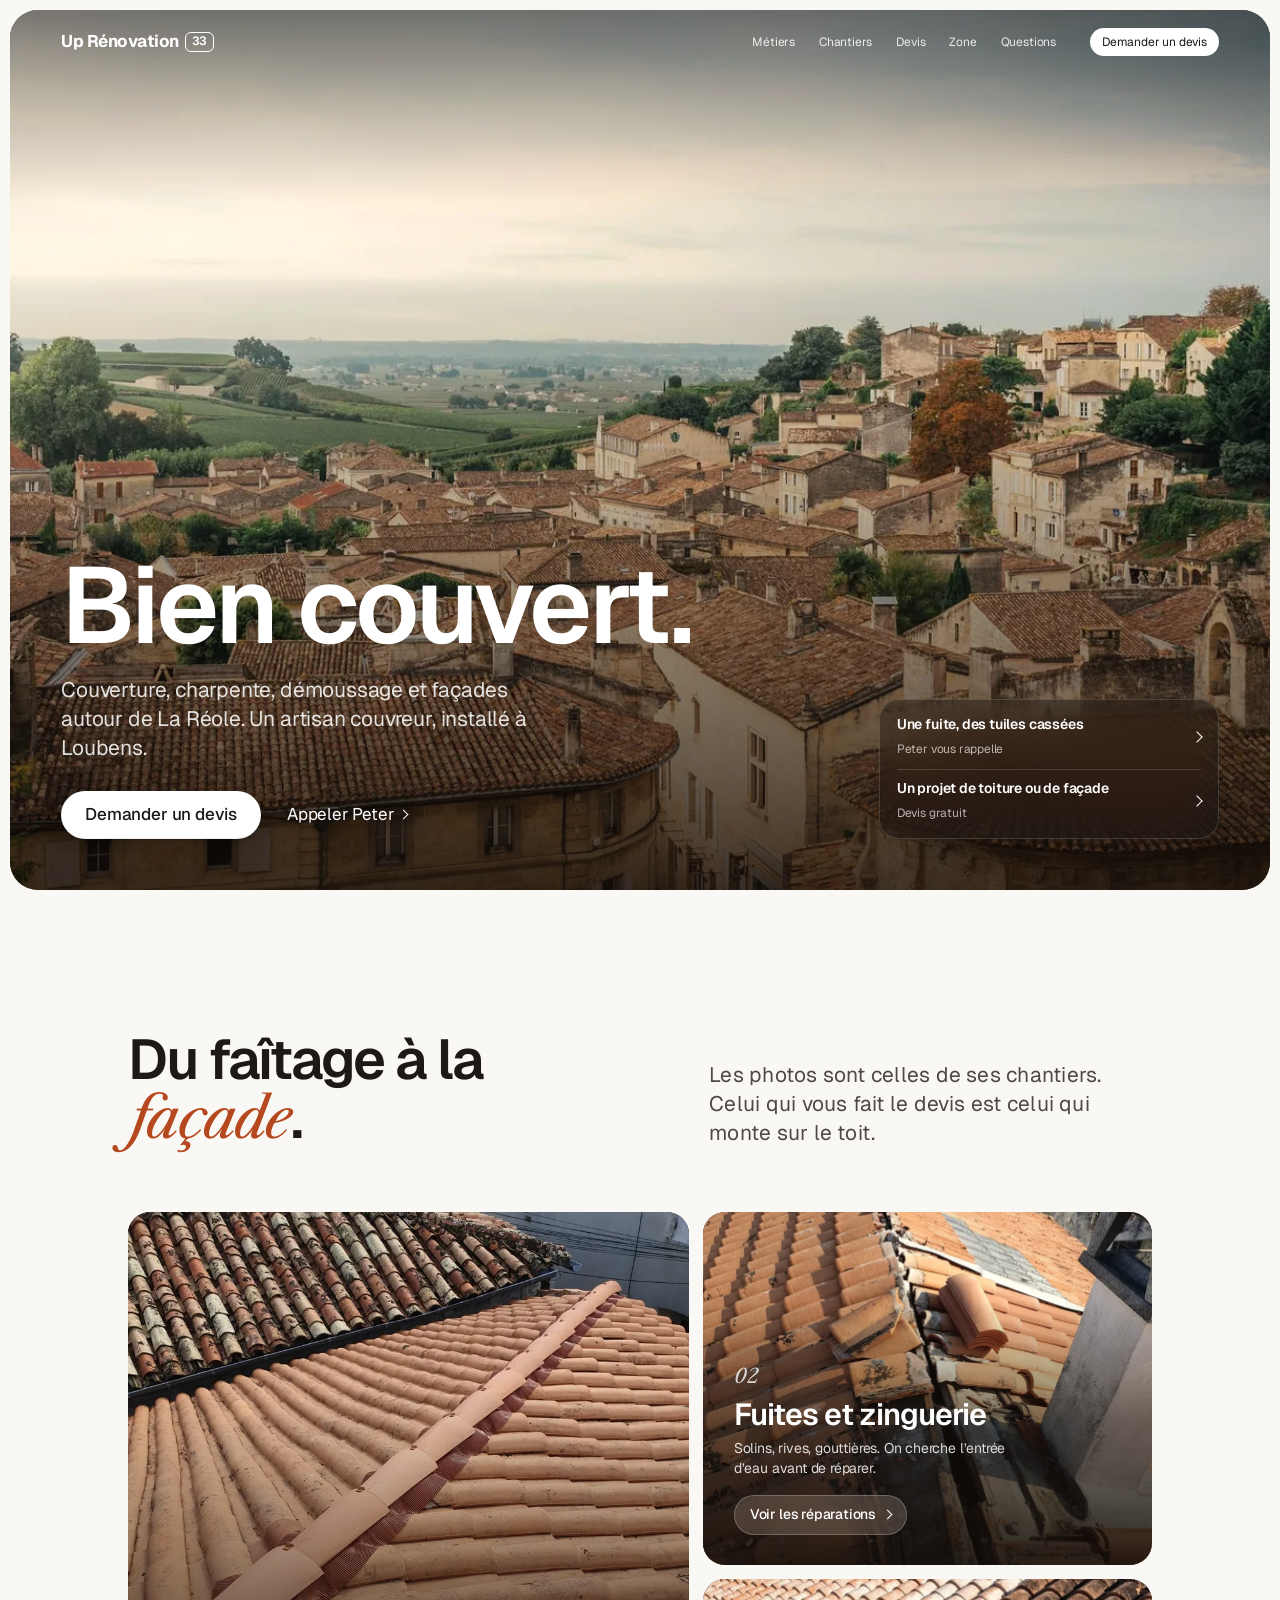
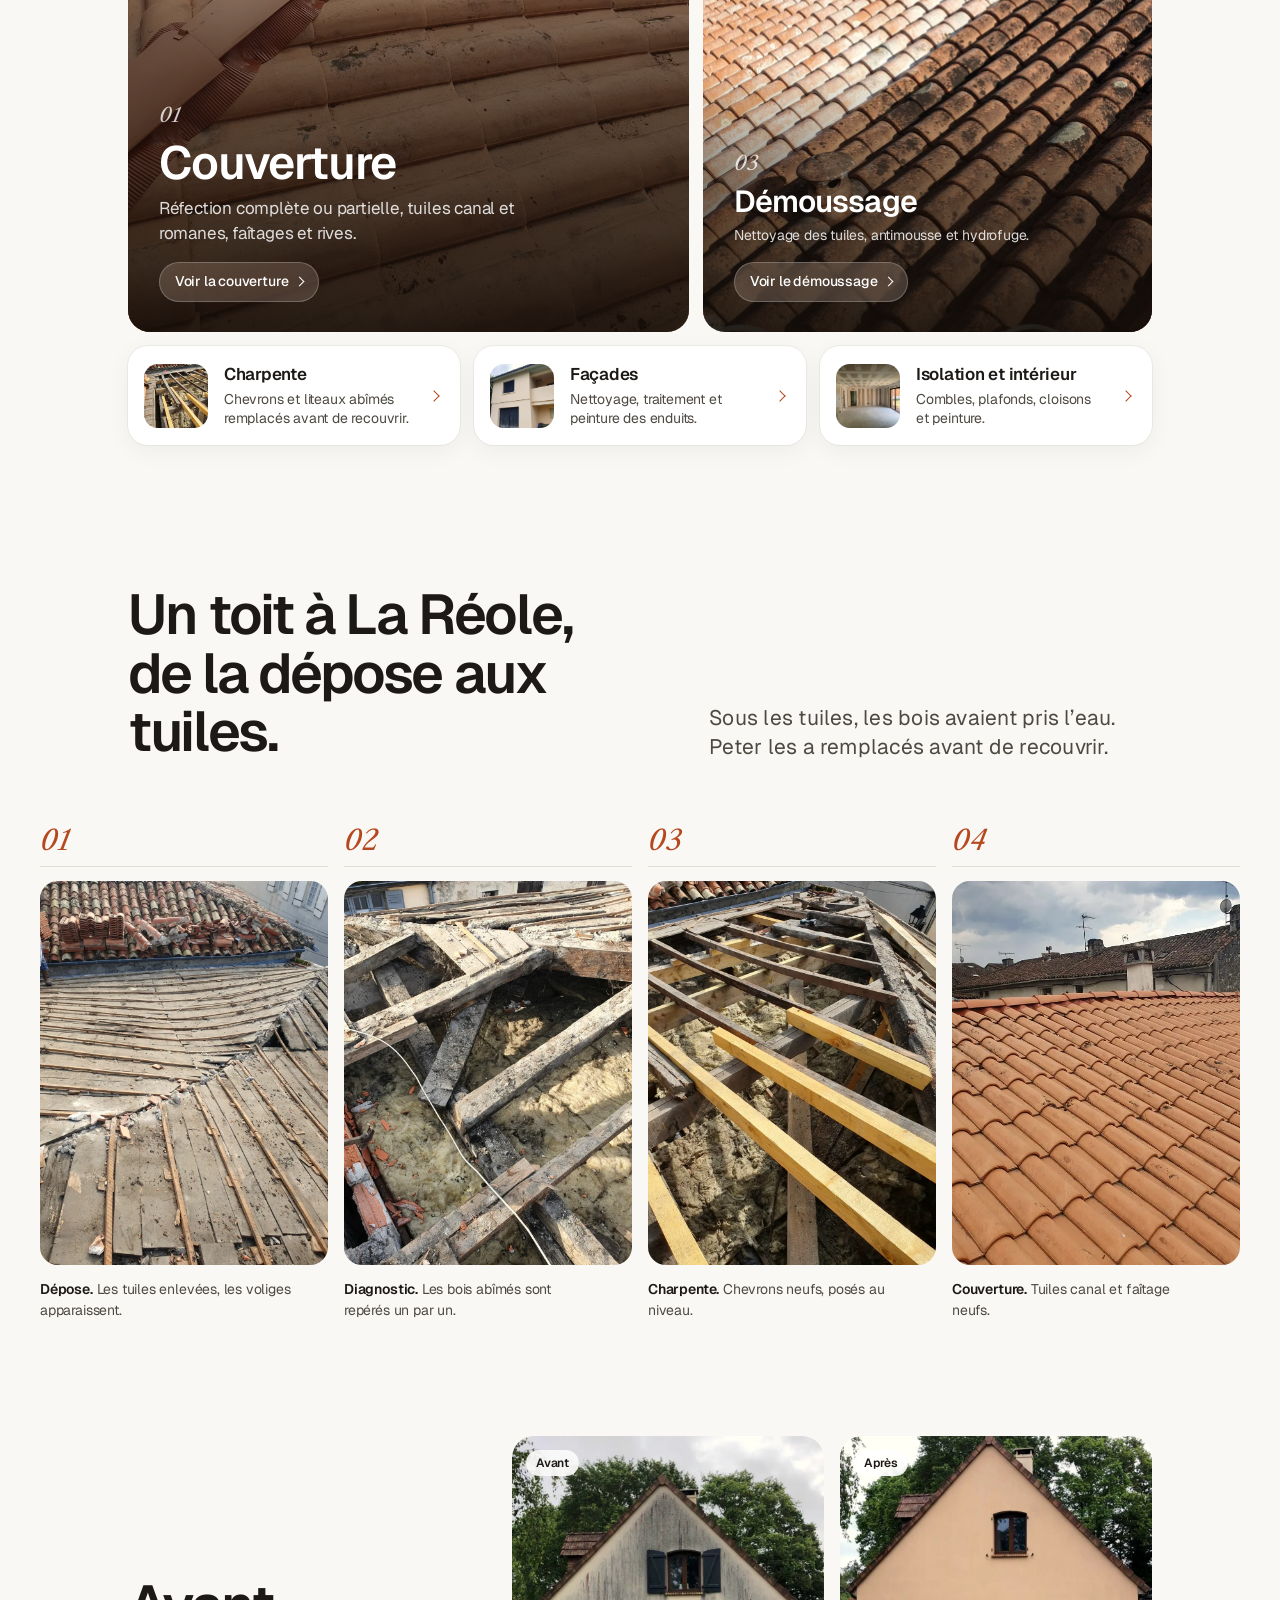
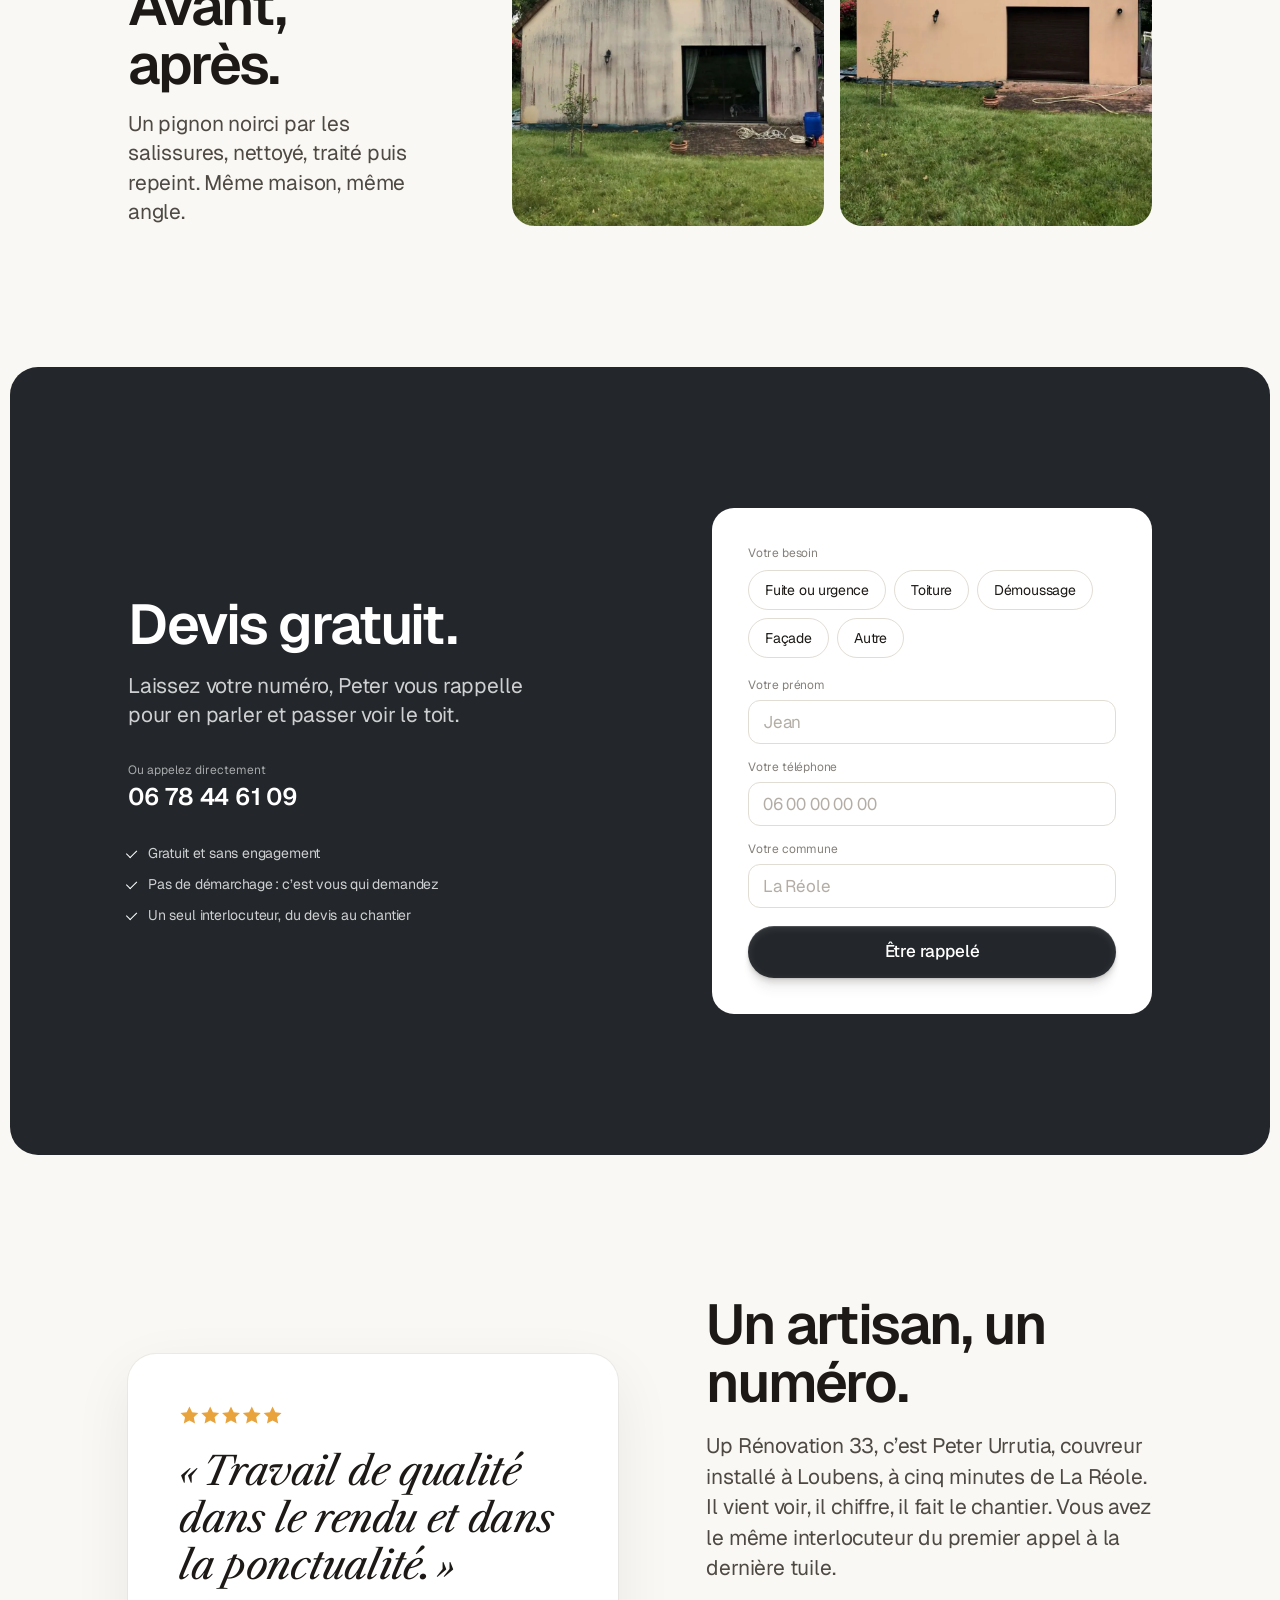
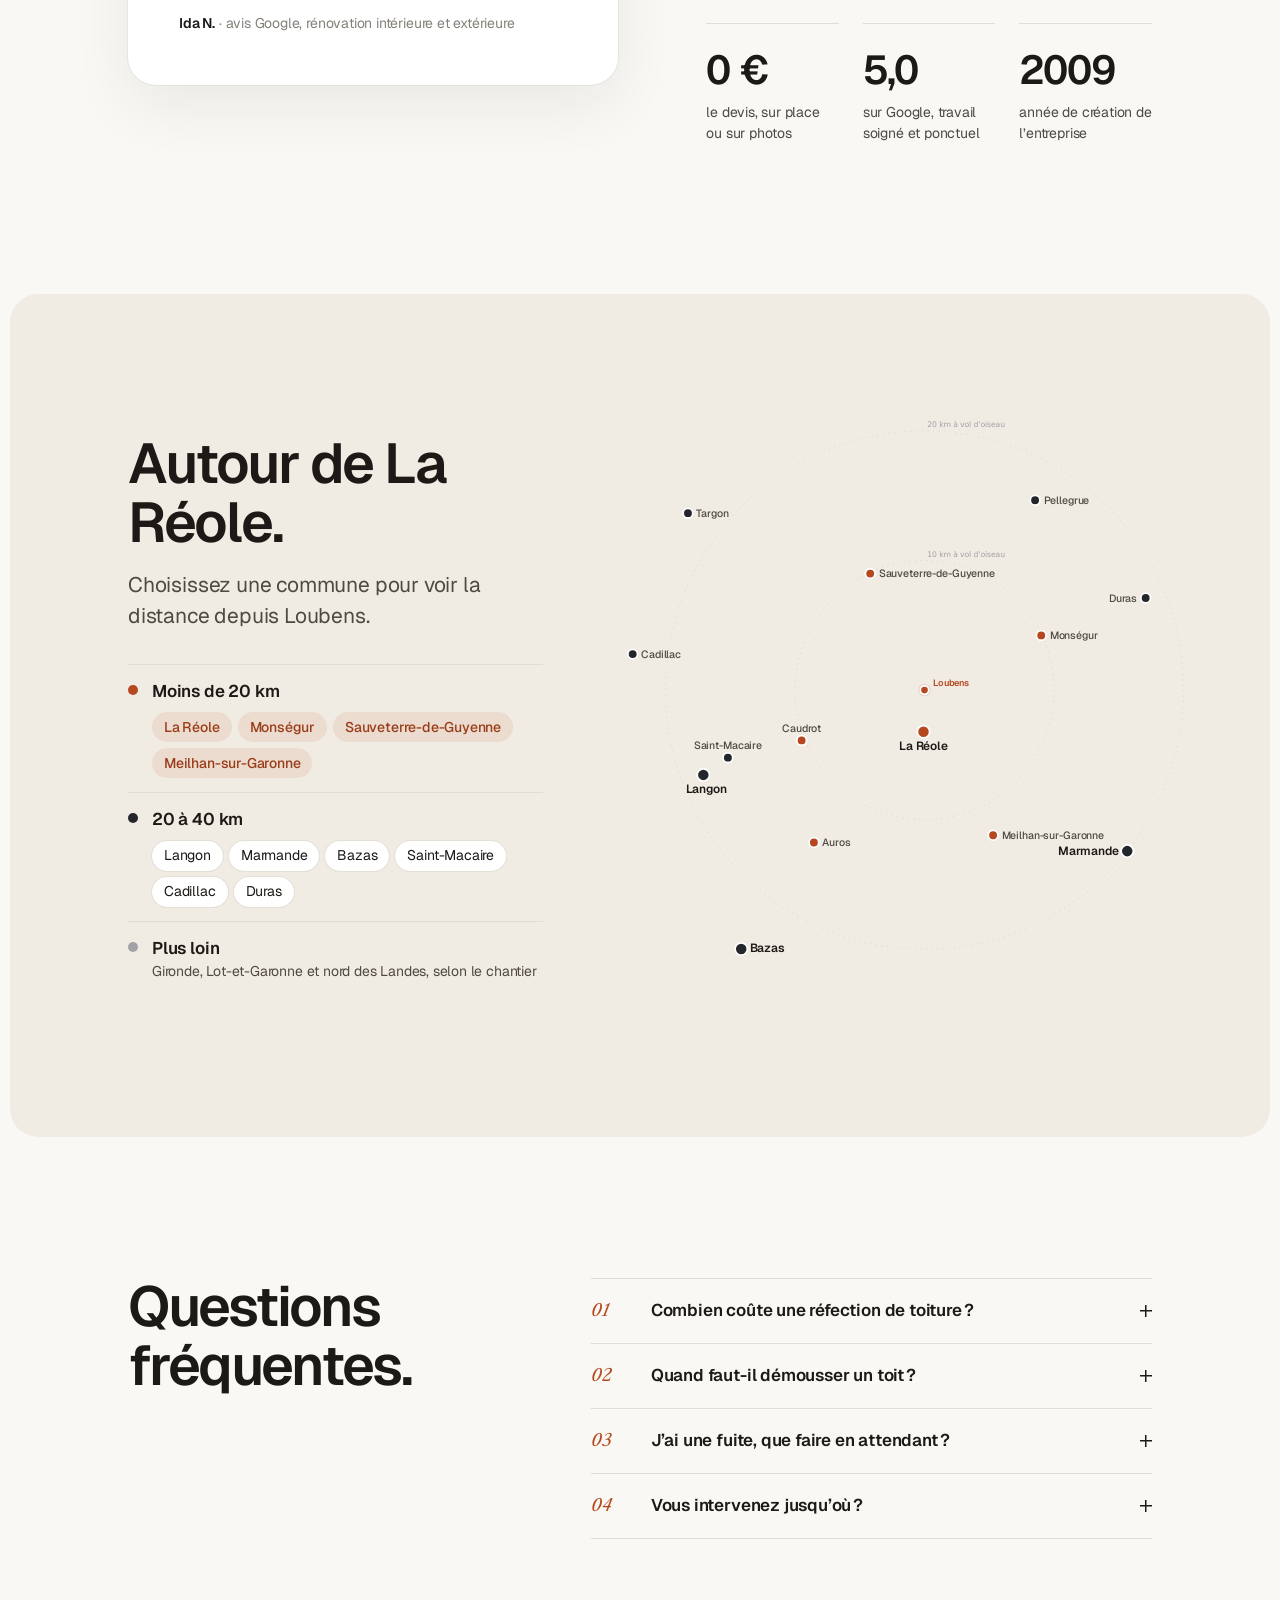
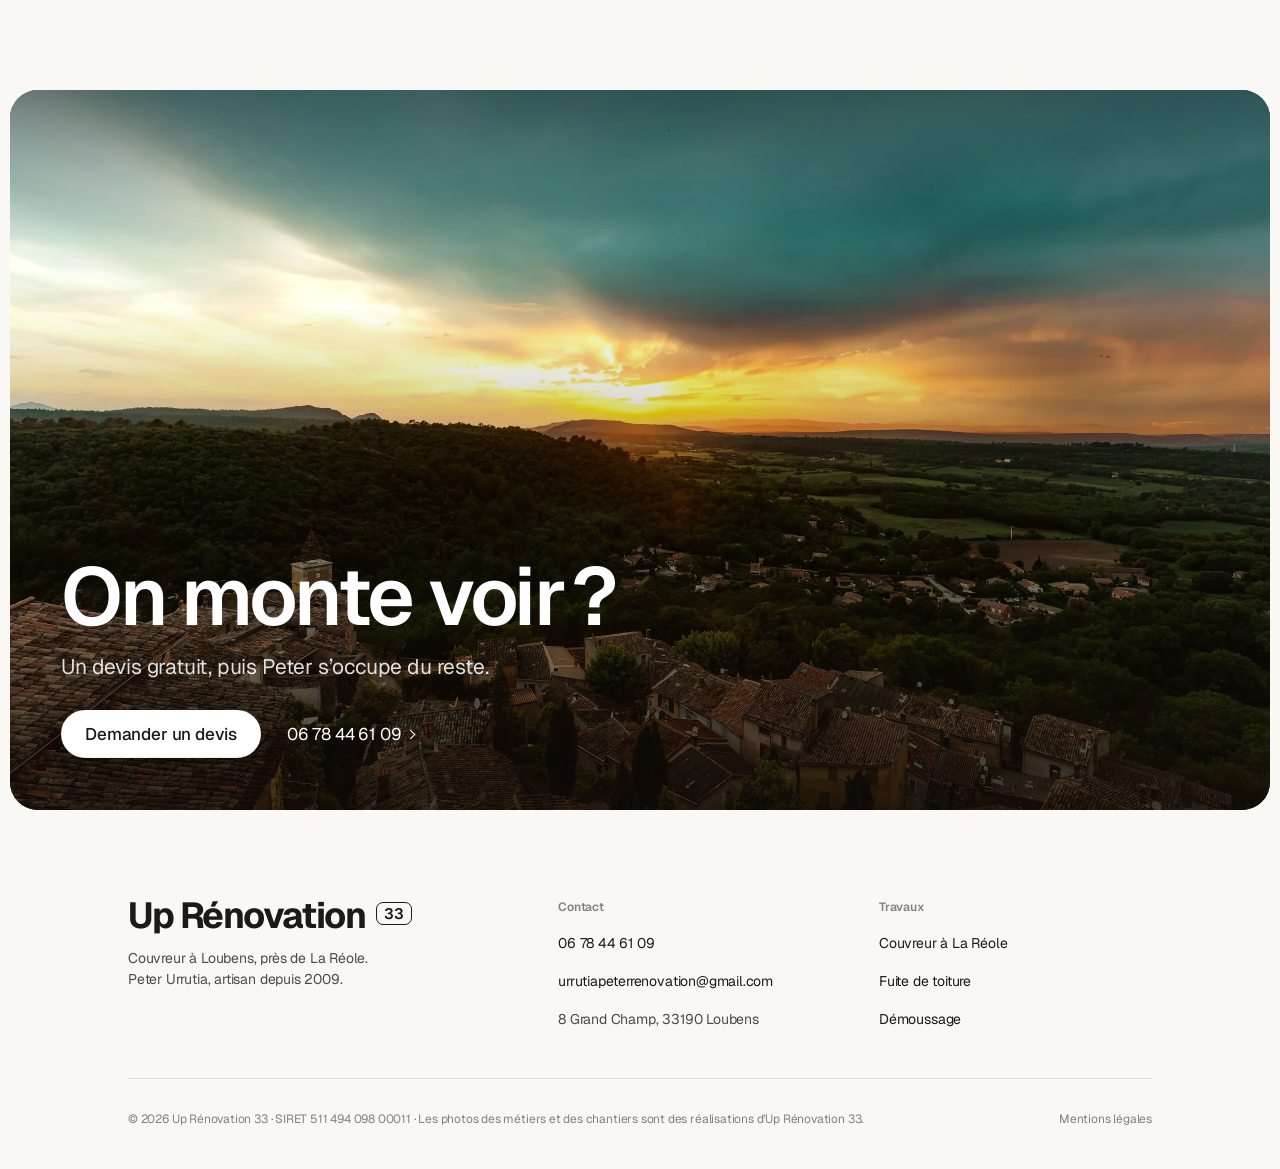
==== index.html @ 9c7ab4e4 "Design : accent Libre Caslon, métiers en cadres photo, avis mis en avant, communes en pastilles, pie" ====
<!doctype html>
<html lang="fr">
<head>
<meta charset="utf-8">
<meta name="viewport" content="width=device-width, initial-scale=1, viewport-fit=cut">
<title>Couvreur à Loubens et dans l’Entre-deux-Mers (33) · Up Rénovation 33</title>
<meta name="description" content="Couvreur à Loubens, près de La Réole : couverture, charpente, démoussage, fuites, façades. Peter Urrutia, artisan depuis 2009. Devis gratuit.">
<meta name="theme-color" content="#FFFFFF">
<link rel="canonical" href="https://uprenovation33.fr/">
<link rel="icon" href="/lp/favicon.svg" type="image/svg+xml">
<meta name="twitter:card" content="summary_large_image">
<meta property="og:type" content="website">
<meta property="og:locale" content="fr_FR">
<meta property="og:site_name" content="Up Rénovation 33">
<meta property="og:title" content="Up Rénovation 33 · Couvreur à La Réole">
<meta property="og:description" content="Couverture, charpente, démoussage et façades autour de La Réole. Devis gratuit.">
<meta property="og:url" content="https://uprenovation33.fr/">
<meta property="og:image" content="https://uprenovation33.fr/lp/img/toiture-tuile-canal-la-reole.jpg">
<link rel="preconnect" href="https://fonts.googleapis.com">
<link rel="preconnect" href="https://fonts.gstatic.com" crossorigin>
<link href="https://fonts.googleapis.com/css2?family=Geist:wght@400;500;600;700&family=Libre+Caslon+Text:ital@1&display=swap" rel="stylesheet">
<link rel="preload" as="image" href="assets/img/hero.webp" imagesrcset="assets/img/hero-1600.webp 1600w, assets/img/hero.webp 2400w" imagesizes="100vw" media="(min-width: 735px)">
<link rel="preload" as="image" href="assets/img/hero-m.webp" media="(max-width: 734px)">
<link rel="stylesheet" href="styles.css?v=202611041500">
<script type="application/ld+json">
{
  "@context": "https://schema.org",
  "@type": "RoofingContractor", "@id": "https://uprenovation33.fr/#entreprise",
  "name": "Up Rénovation 33",
  "founder": "Peter Urrutia",
  "telephone": "+33678446109",
  "email": "urrutiapeterrenovation@gmail.com",
  "address": { "@type": "PostalAddress", "streetAddress": "8 Grand Champ", "postalCode": "33190", "addressLocality": "Loubens", "addressCountry": "FR" },
  "geo": { "@type": "GeoCoordinates", "latitude": 44.612, "longitude": -0.033 },
  "areaServed": ["La Réole", "Langon", "Marmande", "Sauveterre-de-Guyenne", "Monségur", "Bazas", "Gironde", "Lot-et-Garonne", "Landes"],
  "url": "https://uprenovation33.fr/",
  "image": "https://uprenovation33.fr/lp/img/toiture-tuile-canal-la-reole.jpg",
  "aggregateRating": { "@type": "AggregateRating", "ratingValue": "5", "reviewCount": "2", "bestRating": "5" },
  "identifier": "SIRET 511 494 098 00011"
}
</script>
</head>
<body>

<header class="nav" id="nav">
  <div class="nav-in">
    <a class="nav-logo" href="#top" aria-label="Up Rénovation 33, accueil"><span class="mark">Up Rénovation</span><span class="mark-n">33</span></a>
    <nav class="nav-links" aria-label="Navigation principale">
      <a href="#metiers">Métiers</a>
      <a href="#chantiers">Chantiers</a>
      <a href="#devis">Devis</a>
      <a href="#zone">Zone</a>
      <a href="#questions">Questions</a>
    </nav>
    <a class="nav-cta" href="#devis">Demander un devis</a>
  </div>
</header>

<main id="top">

<!-- Ouverture -->
<section class="hero" id="hero" aria-labelledby="hero-t">
  <div class="frame">
    <picture>
      <source media="(max-width: 734px)" srcset="assets/img/hero-m.webp">
      <img src="assets/img/hero.webp" srcset="assets/img/hero-1600.webp 1600w, assets/img/hero.webp 2400w" sizes="100vw" alt="Toits de tuiles d’un village de Gironde au milieu des vignes" width="2400" height="1257" fetchpriority="high">
    </picture>
    <div class="hero-in">
      <div class="hero-txt">
        <h1 id="hero-t">Bien couvert.</h1>
        <p>Couverture, charpente, démoussage et façades autour de La Réole. Un artisan couvreur, installé à Loubens.</p>
        <div class="hero-cta">
          <a class="btn btn-white" href="#devis">Demander un devis</a>
          <a class="link link-white" href="tel:+33678446109">Appeler Peter</a>
        </div>
      </div>
      <nav class="paths-mini" aria-label="Votre demande">
        <a href="#devis" data-go="Fuite ou urgence"><span><b>Une fuite, des tuiles cassées</b><small>Peter vous rappelle</small></span><i aria-hidden="true"></i></a>
        <a href="#devis" data-go="Toiture"><span><b>Un projet de toiture ou de façade</b><small>Devis gratuit</small></span><i aria-hidden="true"></i></a>
      </nav>
    </div>
  </div>
</section>

<!-- Métiers -->
<section class="trades" id="metiers" aria-labelledby="trades-t">
  <div class="wrap">
    <div class="head head-split">
      <h2 id="trades-t" class="reveal">Du faîtage à la <em>façade</em>.</h2>
      <p class="reveal">Les photos sont celles de ses chantiers. Celui qui vous fait le devis est celui qui monte sur le toit.</p>
    </div>
    <div class="trades-grid">
      <a class="tcard tcard-xl reveal" href="/couvreur-la-reole/">
        <img src="assets/img/m-couverture.webp" alt="Faîtage neuf sur une toiture en tuiles canal" loading="lazy" width="900" height="1200">
        <div class="tcard-in">
          <span class="tnum">01</span>
          <h3>Couverture</h3>
          <p>Réfection complète ou partielle, tuiles canal et romanes, faîtages et rives.</p>
          <span class="tgo">Voir la couverture</span>
        </div>
      </a>
      <a class="tcard reveal" href="/reparation-fuite-toiture/">
        <img src="assets/img/m-etancheite.webp" alt="Rive de toiture en cours de reprise contre un mur" loading="lazy" width="900" height="1200">
        <div class="tcard-in">
          <span class="tnum">02</span>
          <h3>Fuites et zinguerie</h3>
          <p>Solins, rives, gouttières. On cherche l’entrée d’eau avant de réparer.</p>
          <span class="tgo">Voir les réparations</span>
        </div>
      </a>
      <a class="tcard reveal" href="/demoussage-toiture/">
        <img src="assets/img/m-demoussage.webp" alt="Toiture à moitié démoussée, la partie nettoyée retrouve sa couleur" loading="lazy" width="900" height="1200">
        <div class="tcard-in">
          <span class="tnum">03</span>
          <h3>Démoussage</h3>
          <p>Nettoyage des tuiles, antimousse et hydrofuge.</p>
          <span class="tgo">Voir le démoussage</span>
        </div>
      </a>
    </div>
    <ul class="also" aria-label="Autres travaux">
      <li class="reveal"><a href="#devis" data-go="Toiture"><img src="assets/img/m-charpente.webp" alt="" loading="lazy" width="900" height="1200"><span><b>Charpente</b><small>Chevrons et liteaux abîmés remplacés avant de recouvrir.</small></span><i aria-hidden="true"></i></a></li>
      <li class="reveal"><a href="#devis" data-go="Façade"><img src="assets/img/m-facade.webp" alt="" loading="lazy" width="1000" height="750"><span><b>Façades</b><small>Nettoyage, traitement et peinture des enduits.</small></span><i aria-hidden="true"></i></a></li>
      <li class="reveal"><a href="#devis" data-go="Autre"><img src="assets/img/m-isolation.webp" alt="" loading="lazy" width="1000" height="750"><span><b>Isolation et intérieur</b><small>Combles, plafonds, cloisons et peinture.</small></span><i aria-hidden="true"></i></a></li>
    </ul>
  </div>
</section>

<!-- Un chantier, étape par étape -->
<section class="build" id="chantiers" aria-labelledby="build-t">
  <div class="wrap">
    <div class="head head-split">
      <h2 id="build-t" class="reveal">Un toit à La Réole, de la dépose aux tuiles.</h2>
      <p class="reveal">Sous les tuiles, les bois avaient pris l’eau. Peter les a remplacés avant de recouvrir.</p>
    </div>
  </div>
  <ol class="steps" aria-label="Les étapes du chantier">
    <li><span class="sn">01</span><img src="assets/img/c-1.webp" alt="Toiture découverte, voliges anciennes à nu" loading="lazy" width="900" height="1200"><p><b>Dépose.</b> Les tuiles enlevées, les voliges apparaissent.</p></li>
    <li><span class="sn">02</span><img src="assets/img/c-2.webp" alt="Bois de charpente abîmés par l’humidité" loading="lazy" width="900" height="1200"><p><b>Diagnostic.</b> Les bois abîmés sont repérés un par un.</p></li>
    <li><span class="sn">03</span><img src="assets/img/c-3.webp" alt="Chevrons neufs en bois clair posés dans la charpente" loading="lazy" width="900" height="1200"><p><b>Charpente.</b> Chevrons neufs, posés au niveau.</p></li>
    <li><span class="sn">04</span><img src="assets/img/c-4.webp" alt="Toiture terminée en tuiles canal, faîtage neuf" loading="lazy" width="1000" height="750"><p><b>Couverture.</b> Tuiles canal et faîtage neufs.</p></li>
  </ol>
  <div class="wrap">
    <div class="ba reveal">
      <div class="ba-txt">
        <h3>Avant, après.</h3>
        <p>Un pignon noirci par les salissures, nettoyé, traité puis repeint. Même maison, même angle.</p>
      </div>
      <div class="pair-ba">
      <figure><img src="assets/img/f-avant.webp" alt="Pignon de maison noirci par les salissures, avant les travaux" loading="lazy" width="900" height="1601"><figcaption>Avant</figcaption></figure>
      <figure><img src="assets/img/f-apres.webp" alt="Le même pignon nettoyé et repeint, après les travaux" loading="lazy" width="900" height="1601"><figcaption>Après</figcaption></figure>
      </div>
    </div>
  </div>
</section>

<!-- Devis : un seul formulaire, trois champs -->
<section class="quote" id="devis" aria-labelledby="quote-t">
  <div class="wrap ask">
    <div class="ask-txt">
      <h2 id="quote-t" class="reveal">Devis gratuit.</h2>
      <p class="reveal">Laissez votre numéro, Peter vous rappelle pour en parler et passer voir le toit.</p>
      <a class="ask-tel" href="tel:+33678446109"><small>Ou appelez directement</small>06 78 44 61 09</a>
      <ul class="ask-ok">
        <li>Gratuit et sans engagement</li>
        <li>Pas de démarchage&#8239;: c’est vous qui demandez</li>
        <li>Un seul interlocuteur, du devis au chantier</li>
      </ul>
    </div>

    <form class="ask-card" id="ask" novalidate>
      <div id="ask-form">
        <fieldset class="needs">
          <legend>Votre besoin</legend>
          <div class="picks">
            <label><input type="radio" name="besoin" value="Fuite ou urgence"><span>Fuite ou urgence</span></label>
            <label><input type="radio" name="besoin" value="Toiture"><span>Toiture</span></label>
            <label><input type="radio" name="besoin" value="Démoussage"><span>Démoussage</span></label>
            <label><input type="radio" name="besoin" value="Façade"><span>Façade</span></label>
            <label><input type="radio" name="besoin" value="Autre"><span>Autre</span></label>
          </div>
        </fieldset>
        <label class="fld"><span>Votre prénom</span><input name="prenom" autocomplete="given-name" placeholder="Jean"></label>
        <label class="fld"><span>Votre téléphone</span><input name="tel" type="tel" inputmode="tel" autocomplete="tel" placeholder="06 00 00 00 00" required></label>
        <label class="fld"><span>Votre commune</span><input name="commune" autocomplete="address-level2" placeholder="La Réole"></label>
        <p class="ask-err" id="ask-err" aria-live="polite"></p>
        <button class="btn btn-wide" type="submit">Être rappelé</button>
      </div>
      <div class="ask-done" id="ask-done" hidden>
        <div class="done-ic" aria-hidden="true"><svg viewBox="0 0 24 24"><path d="M5 12.5l4.5 4.5L19 7.5"/></svg></div>
        <h3>C’est noté.</h3>
        <p id="done-txt"></p>
      </div>
    </form>
  </div>
</section>

<!-- Peter -->
<section class="about" aria-labelledby="about-t">
  <div class="wrap about-grid">
    <figure class="review reveal">
      <div class="stars" role="img" aria-label="5 étoiles sur 5">
        <svg viewBox="0 0 100 20" aria-hidden="true"><g fill="currentColor"><path id="st" d="M10 1.5l2.6 5.5 6 .7-4.4 4.1 1.2 5.9L10 14.8l-5.4 2.9 1.2-5.9L1.4 7.7l6-.7z"/><use href="#st" x="20"/><use href="#st" x="40"/><use href="#st" x="60"/><use href="#st" x="80"/></g></svg>
      </div>
      <blockquote><p>«&#8239;Travail de qualité dans le rendu et dans la ponctualité.&#8239;»</p></blockquote>
      <figcaption><b>Ida N.</b> · avis Google, rénovation intérieure et extérieure</figcaption>
    </figure>
    <div class="about-txt">
      <h2 id="about-t" class="reveal">Un artisan, un numéro.</h2>
      <p class="reveal">Up Rénovation 33, c’est Peter Urrutia, couvreur installé à Loubens, à cinq minutes de La Réole. Il vient voir, il chiffre, il fait le chantier. Vous avez le même interlocuteur du premier appel à la dernière tuile.</p>
      <dl class="facts">
        <div class="reveal"><dt>0&nbsp;€</dt><dd>le devis, sur place ou sur photos</dd></div>
        <div class="reveal"><dt>5,0</dt><dd>sur Google, travail soigné et ponctuel</dd></div>
        <div class="reveal"><dt>2009</dt><dd>année de création de l’entreprise</dd></div>
      </dl>
    </div>
  </div>
</section>

<!-- Zone -->
<section class="zone" id="zone" aria-labelledby="zone-t">
  <div class="wrap zone-in">
    <div>
      <h2 id="zone-t" class="reveal">Autour de La Réole.</h2>
      <p class="reveal">Choisissez une commune pour voir la distance depuis Loubens.</p>
      <ul class="legend">
        <li><i class="k-near"></i><b>Moins de 20&nbsp;km</b><span class="chips"><em>La Réole</em><em>Monségur</em><em>Sauveterre-de-Guyenne</em><em>Meilhan-sur-Garonne</em></span></li>
        <li><i class="k-mid"></i><b>20 à 40&nbsp;km</b><span class="chips"><em>Langon</em><em>Marmande</em><em>Bazas</em><em>Saint-Macaire</em><em>Cadillac</em><em>Duras</em></span></li>
        <li><i class="k-far"></i><b>Plus loin</b><span>Gironde, Lot-et-Garonne et nord des Landes, selon le chantier</span></li>
      </ul>
    </div>
    <div class="map-wrap">
      <svg class="map" id="map" viewBox="0 0 800 740" role="img" aria-label="Carte des communes autour de Loubens"></svg>
      <div class="map-tip" id="map-tip" hidden></div>
    </div>
  </div>
</section>

<!-- Questions -->
<section class="faq" id="questions" aria-labelledby="faq-t">
  <div class="wrap faq-in">
    <h2 id="faq-t" class="reveal">Questions fréquentes.</h2>
    <div class="faq-list">
      <details>
        <summary>Combien coûte une réfection de toiture&#8239;?</summary>
        <p>Cela dépend de la surface, de la pente, du type de tuile, de l’accès et surtout de l’état des bois en dessous. C’est pour cela que Peter regarde vos photos ou passe avant de donner un prix. Le devis est gratuit.</p>
      </details>
      <details>
        <summary>Quand faut-il démousser un toit&#8239;?</summary>
        <p>Dès que la mousse retient l’eau entre les tuiles. Le traitement se fait par temps sec, au printemps ou à l’automne. Un hydrofuge appliqué ensuite ralentit le retour des mousses.</p>
      </details>
      <details>
        <summary>J’ai une fuite, que faire en attendant&#8239;?</summary>
        <p>Placez un récipient sous l’écoulement, coupez l’électricité de la pièce si l’eau approche d’un point lumineux, et appelez Peter. Ne montez pas sur le toit, surtout mouillé.</p>
      </details>
      <details>
        <summary>Vous intervenez jusqu’où&#8239;?</summary>
        <p>Surtout autour de La Réole, Langon, Marmande et dans l’Entre-deux-Mers. Peter se déplace aussi dans le reste de la Gironde, en Lot-et-Garonne et dans le nord des Landes selon le chantier.</p>
      </details>
    </div>
  </div>
</section>

<!-- Fin -->
<section class="end" aria-labelledby="end-t">
  <div class="frame frame-end">
    <picture>
      <source media="(max-width: 734px)" srcset="assets/img/fin-m.webp">
      <img src="assets/img/fin.webp" alt="Toits d’un village au coucher du soleil" loading="lazy" width="2400" height="1600">
    </picture>
    <div class="end-in">
      <h2 id="end-t">On monte voir&#8239;?</h2>
      <p>Un devis gratuit, puis Peter s’occupe du reste.</p>
      <div class="hero-cta">
        <a class="btn btn-white" href="#devis">Demander un devis</a>
        <a class="link link-white" href="tel:+33678446109">06 78 44 61 09</a>
      </div>
    </div>
  </div>
</section>

</main>

<footer class="foot">
  <div class="wrap">
    <div class="foot-top">
      <div class="foot-brand">
        <p class="foot-mark">Up Rénovation <span>33</span></p>
        <p>Couvreur à Loubens, près de La Réole.<br>Peter Urrutia, artisan depuis 2009.</p>
      </div>
      <div class="foot-col">
        <p class="foot-h">Contact</p>
        <a href="tel:+33678446109">06 78 44 61 09</a>
        <a href="mailto:urrutiapeterrenovation@gmail.com">urrutiapeterrenovation@gmail.com</a>
        <p>8 Grand Champ, 33190 Loubens</p>
      </div>
      <div class="foot-col">
        <p class="foot-h">Travaux</p>
        <a href="/couvreur-la-reole/">Couvreur à La Réole</a>
        <a href="/reparation-fuite-toiture/">Fuite de toiture</a>
        <a href="/demoussage-toiture/">Démoussage</a>
      </div>
    </div>
    <div class="foot-in foot-bottom">
      <p>© 2026 Up Rénovation 33 · SIRET 511 494 098 00011 · Les photos des métiers et des chantiers sont des réalisations d’Up Rénovation 33.</p>
      <p class="foot-links"><a href="/mentions-legales">Mentions légales</a></p>
    </div>
  </div>
</footer>

<div class="callbar" aria-label="Contact rapide">
  <a class="btn btn-ghost-call" href="tel:+33678446109">Appeler</a>
  <a class="btn" href="#devis">Devis gratuit</a>
</div>

<script src="config.js?v=2"></script>
<script src="suivi.js?v=1"></script>
<script src="script.js?v=202611041330"></script>
</body>
</html>
---- styles.css ----
/* Up Rénovation 33 · feuille de style du site
   Blanc et pierre claire, encre chaude, boutons ardoise, une seule couleur (la tuile) réservée aux liens.
   7 tailles de texte, 2 surfaces, cadres arrondis. */

:root {
  --white: #FFFFFF;
  --gray: #F3EFE8;
  --ink: #1C1916;
  --ink-2: #4E4943;
  --mute: #85807A;
  --line: #E2DDD4;
  --navy: #23272B;
  --blue: #B5481F;
  --blue-hover: #9A3C18;
  --ok: #34C759;

  --sans: "Geist", -apple-system, BlinkMacSystemFont, "Helvetica Neue", Arial, sans-serif;

  --t1: clamp(3rem, 1.6rem + 6vw, 6rem);
  --t2: clamp(2rem, 1.3rem + 2.8vw, 3.5rem);
  --t3: 1.5rem;
  --t4: clamp(1.1875rem, 1.1rem + .3vw, 1.3125rem);
  --t5: 1.0625rem;
  --t6: .875rem;
  --t7: .75rem;

  --wrap: 1024px;
  --pad: clamp(20px, 4vw, 40px);
  --space: clamp(96px, 11vw, 160px);
  --ease: cubic-bezier(.25, .1, .25, 1);
  --spring: cubic-bezier(.32, .72, 0, 1);
}

*, *::before, *::after { box-sizing: border-box; }
[hidden] { display: none !important; }
html { -webkit-text-size-adjust: 100%; scroll-behavior: smooth; scroll-padding-top: 60px; }
body { margin: 0; background: var(--white); color: var(--ink); font: 400 var(--t5)/1.5 var(--sans); letter-spacing: -.011em; -webkit-font-smoothing: antialiased; overflow-x: clip; }
img { display: block; max-width: 100%; height: auto; }
figure, dl, dd { margin: 0; }
a { color: inherit; text-decoration: none; }
button, input { font: inherit; color: inherit; letter-spacing: inherit; }
button { cursor: pointer; background: none; border: 0; padding: 0; }
* { -webkit-tap-highlight-color: transparent; }
:focus-visible { outline: 2px solid var(--blue); outline-offset: 3px; border-radius: 6px; }
.wrap { width: min(100%, calc(var(--wrap) + var(--pad) * 2)); margin-inline: auto; padding-inline: var(--pad); }
h1, h2, h3 { margin: 0; font-weight: 600; }
h1 { font-size: var(--t1); line-height: 1.02; letter-spacing: -.04em; }
h2 { font-size: var(--t2); line-height: 1.05; letter-spacing: -.035em; }
h3 { font-size: var(--t3); line-height: 1.17; letter-spacing: .005em; }
p { margin: 0; }

.reveal { opacity: 0; transform: translateY(16px); transition: opacity .8s var(--ease), transform .8s var(--ease); }
.reveal.is-in { opacity: 1; transform: none; }

/* Actions */
.btn { display: inline-flex; align-items: center; justify-content: center; min-height: 48px; padding: 0 24px; border-radius: 980px; background: var(--navy); color: #fff; font-size: var(--t5); font-weight: 500; letter-spacing: -.011em; transition: background-color .2s, transform .2s var(--spring); touch-action: manipulation; user-select: none; }
.btn:hover { background: #363B40; }
.btn:active { transform: scale(.97); }
.btn:disabled { background: #E8E8ED; color: #A1A1A6; cursor: default; transform: none; }
.btn-wide { width: 100%; }
.link { display: inline-flex; align-items: center; min-height: 44px; color: var(--blue); font-size: var(--t5); }
.link::after { content: ""; width: 7px; height: 7px; margin-left: 6px; border: solid currentColor; border-width: 1.5px 1.5px 0 0; transform: rotate(45deg); transition: transform .2s var(--ease); }
.link:hover { text-decoration: underline; text-underline-offset: 3px; }

/* Navigation */
.nav { position: fixed; top: 0; left: 0; right: 0; z-index: 50; height: 48px; background: rgba(255, 255, 255, 0); transition: background-color .3s, border-color .3s; border-bottom: 1px solid transparent; }
.nav.is-scrolled { background: rgba(255, 255, 255, .8); -webkit-backdrop-filter: saturate(180%) blur(20px); backdrop-filter: saturate(180%) blur(20px); border-bottom-color: rgba(0, 0, 0, .08); }
.nav-in { height: 100%; width: min(100%, calc(1024px + var(--pad) * 2)); margin-inline: auto; padding-inline: var(--pad); display: flex; align-items: center; gap: 24px; }
.nav-logo { display: flex; align-items: center; min-height: 44px; margin-right: auto; }
.nav-logo { gap: 6px; color: var(--ink); }
.mark { font-size: 1.0625rem; font-weight: 700; letter-spacing: -.03em; }
.mark-n { font-size: var(--t7); font-weight: 600; padding: 2px 6px; border-radius: 6px; border: 1.5px solid currentColor; line-height: 1.1; }
.nav.on-photo .nav-logo { color: #fff; }
.nav.on-photo .nav-links a { color: rgba(255, 255, 255, .85); }
.nav.on-photo .nav-links a:hover { color: #fff; }
.nav.on-photo .nav-cta { background: #fff; color: var(--ink); }
.nav.on-photo { top: 10px; left: 10px; right: 10px; border-radius: 28px 28px 0 0; }
.nav.on-photo .nav-in { width: 100%; padding-inline: clamp(24px, 4vw, 56px); height: 64px; }
.nav-in { transition: height .3s var(--ease); }
.nav-links { display: flex; gap: 4px; }
.nav-links a { padding: 12px 10px; font-size: var(--t7); color: rgba(29, 29, 31, .8); transition: color .2s; }
.nav-links a:hover { color: var(--ink); }
.nav-cta { display: inline-flex; align-items: center; min-height: 28px; padding: 0 12px; border-radius: 980px; background: var(--navy); color: #fff; font-size: var(--t7); }
.nav-cta:hover { background: #363B40; }

/* Ouverture : un cadre photo, le texte dans la partie sombre */
.hero { padding: 10px 10px 0; }
.frame { position: relative; height: calc(100svh - 20px); min-height: 620px; max-height: 1000px; border-radius: 28px; overflow: hidden; background: #1b2128; isolation: isolate; color: #fff; }
.frame picture, .frame img { position: absolute; inset: 0; width: 100%; height: 100%; }
.frame img { object-fit: cover; object-position: 50% 50%; z-index: -2; animation: settle 2.4s var(--ease) both; }
@keyframes settle { from { transform: scale(1.06); } to { transform: none; } }
.frame::before { content: ""; position: absolute; inset: 0 0 auto; height: 22%; background: linear-gradient(rgba(10, 14, 20, .45), transparent); z-index: -1; }
.frame::after { content: ""; position: absolute; inset: auto 0 0; height: 70%; background: linear-gradient(transparent, rgba(18, 12, 8, .78)); z-index: -1; }
.hero-in { position: absolute; left: 0; right: 0; bottom: 0; display: flex; align-items: flex-end; justify-content: space-between; gap: 32px; padding: clamp(24px, 4vw, 56px); }
.hero h1 { font-size: clamp(3.4rem, 1.6rem + 6.4vw, 7rem); line-height: .98; letter-spacing: -.035em; font-weight: 600; }
.hero-txt p { margin-top: 16px; font-size: var(--t4); line-height: 1.4; color: rgba(255, 255, 255, .86); max-width: 34ch; }
.hero-cta { display: flex; align-items: center; flex-wrap: wrap; gap: 8px 26px; margin-top: 28px; }
.btn-white { background: #fff; color: var(--ink); }
.btn-white:hover { background: #E8E8ED; }
.link-white { color: #fff; }
.paths-mini { width: 340px; flex: none; border-radius: 20px; padding: 6px 18px; background: rgba(20, 24, 30, .42); -webkit-backdrop-filter: saturate(180%) blur(24px); backdrop-filter: saturate(180%) blur(24px); box-shadow: inset 0 0 0 1px rgba(255, 255, 255, .14); }
.paths-mini a { display: flex; align-items: center; justify-content: space-between; gap: 12px; min-height: 64px; }
.paths-mini a + a { border-top: 1px solid rgba(255, 255, 255, .14); }
.paths-mini b { display: block; font-size: var(--t6); font-weight: 600; }
.paths-mini small { font-size: var(--t7); color: rgba(255, 255, 255, .66); }
.paths-mini i { width: 8px; height: 8px; border: solid #fff; border-width: 1.5px 1.5px 0 0; transform: rotate(45deg); transition: transform .2s var(--ease); flex: none; }
.paths-mini a:hover i { transform: translateX(3px) rotate(45deg); }

/* En-tête de section */
.head { max-width: 680px; margin-bottom: clamp(40px, 5vw, 64px); }
.head p { margin-top: 16px; font-size: var(--t4); line-height: 1.38; letter-spacing: .011em; color: var(--ink-2); }

/* Métiers */
.trades { padding-block: var(--space); }
.grid { list-style: none; margin: 0; padding: 0; display: grid; grid-template-columns: repeat(3, 1fr); gap: 48px 24px; }
.grid img { width: 100%; aspect-ratio: 4 / 3; object-fit: cover; border-radius: 18px; }
.grid h3 { margin-top: 18px; font-size: var(--t4); font-weight: 600; letter-spacing: -.02em; }
.grid p { margin-top: 6px; color: var(--ink-2); }
.how { display: inline-block; margin-top: 10px; font-size: var(--t6); color: var(--mute); }
.grid .link { margin-top: 0; font-size: var(--t6); min-height: 36px; }

/* Légende de la photo d'ouverture */
.hero-cap { position: absolute; top: 84px; right: clamp(24px, 4vw, 56px); font-size: var(--t7); color: rgba(255, 255, 255, .78); }

/* Chantier étape par étape */
.build { padding-block: 0 var(--space); }
.steps { list-style: none; margin: 0 auto; padding: 0 var(--pad); width: min(100%, calc(1240px + var(--pad) * 2)); display: grid; grid-template-columns: repeat(4, 1fr); gap: 16px; counter-reset: s; }
.steps img { width: 100%; aspect-ratio: 3 / 4; object-fit: cover; border-radius: 18px; }
.steps p { margin-top: 14px; color: var(--ink-2); font-size: var(--t6); max-width: 28ch; }
.steps b { color: var(--ink); font-weight: 600; }
.pair-ba { margin-top: clamp(64px, 8vw, 112px); display: grid; grid-template-columns: 1fr 1fr; gap: 16px; max-width: 760px; margin-inline: auto; }
.pair-ba figure { position: relative; }
.pair-ba img { width: 100%; aspect-ratio: 4 / 5; object-fit: cover; object-position: 50% 60%; border-radius: 18px; }
.pair-ba figcaption { position: absolute; left: 14px; top: 14px; padding: 4px 10px; border-radius: 980px; font-size: var(--t7); font-weight: 600; background: rgba(255, 255, 255, .86); -webkit-backdrop-filter: saturate(180%) blur(12px); backdrop-filter: saturate(180%) blur(12px); }
.pair-cap { grid-column: 1 / -1; text-align: center; color: var(--mute); font-size: var(--t6); margin-top: 6px; }

/* Avis */
.quote-client { margin: clamp(56px, 7vw, 96px) 0 0; padding: 0; max-width: 760px; }
.quote-client p { font-size: var(--t3); line-height: 1.3; letter-spacing: -.015em; font-weight: 500; }
.quote-client footer { margin-top: 12px; font-size: var(--t6); color: var(--mute); }

/* Devis */
.quote { padding-block: var(--space); background: var(--navy); color: #fff; margin: 0 10px; border-radius: 28px; }
.quote .head p { color: rgba(255, 255, 255, .72); }
.quote .path { color: var(--ink); }
.paths { display: grid; grid-template-columns: 1fr 1fr; gap: 24px; align-items: stretch; }
.path { display: flex; flex-direction: column; background: var(--white); border-radius: 22px; padding: clamp(28px, 3.4vw, 44px); }
.path h3 { font-size: var(--t3); }
.path-sub { margin-top: 4px; color: var(--mute); }
.rows { margin-top: 28px; border-top: 1px solid var(--line); }
.row { display: flex; align-items: center; justify-content: space-between; gap: 16px; min-height: 64px; border-bottom: 1px solid var(--line); }
.step { display: inline-flex; align-items: center; gap: 4px; flex: none; }
.step button { width: 36px; height: 36px; border-radius: 50%; display: grid; place-items: center; background: var(--gray); font-size: 1.25rem; line-height: 1; transition: background-color .15s, transform .15s var(--spring); }
.step button:hover { background: #E8E8ED; }
.step button:active { transform: scale(.9); }
.step output { min-width: 36px; text-align: center; font-weight: 600; font-variant-numeric: tabular-nums; }
.pair { display: grid; grid-template-columns: 130px 1fr; gap: 12px; margin-top: 24px; }
.fld { display: grid; gap: 6px; }
.fld > span { font-size: var(--t7); color: var(--mute); }
.fld input { width: 100%; height: 44px; padding: 0 14px; border-radius: 12px; border: 1px solid var(--line); background: var(--white); outline: none; font-size: var(--t5); font-variant-numeric: tabular-nums; transition: border-color .2s, box-shadow .2s; }
.fld input:focus { border-color: var(--blue); box-shadow: 0 0 0 3px rgba(181, 72, 31, .18); }
.seg { display: grid; grid-auto-flow: column; grid-auto-columns: 1fr; height: 44px; padding: 2px; border-radius: 12px; background: #E8E8ED; }
.seg label { position: relative; display: grid; }
.seg input { position: absolute; opacity: 0; pointer-events: none; }
.seg span { display: grid; place-items: center; border-radius: 10px; font-size: var(--t6); cursor: pointer; transition: background-color .2s, box-shadow .2s; }
.seg input:checked + span { background: var(--white); font-weight: 600; box-shadow: 0 1px 3px rgba(0, 0, 0, .12); }
.seg input:focus-visible + span { outline: 2px solid var(--blue); }
.hint { margin-top: 10px; font-size: var(--t6); color: var(--mute); min-height: 1.4em; }
.hint b { color: var(--ink); font-weight: 600; }
.total { margin-top: auto; padding-top: 28px; display: flex; align-items: end; justify-content: space-between; gap: 16px; flex-wrap: wrap; }
.total > div { display: grid; }
.total span { font-size: var(--t7); color: var(--mute); }
.total output { font-size: 2.5rem; font-weight: 600; letter-spacing: -.01em; line-height: 1.1; font-variant-numeric: tabular-nums; }
.total small { font-size: var(--t7); color: var(--mute); min-height: 1.3em; }
.total .link { min-height: 48px; }
.path.is-focus { box-shadow: 0 0 0 3px var(--blue); }
.path { transition: box-shadow .4s var(--ease); }
.total-photo p { color: var(--ink-2); max-width: 28ch; font-size: var(--t6); }
.picks { display: flex; flex-wrap: wrap; gap: 8px; margin-top: 28px; }
.pick { min-height: 40px; padding: 0 16px; border-radius: 980px; font-size: var(--t6); border: 1px solid var(--line); transition: border-color .2s, background-color .2s, color .2s, transform .15s var(--spring); }
.pick:hover { border-color: #86868B; }
.pick:active { transform: scale(.96); }
.pick[aria-pressed="true"] { border-color: var(--blue); background: rgba(181, 72, 31, .06); color: var(--blue); font-weight: 600; }
.drop { position: relative; display: grid; justify-items: center; text-align: center; gap: 4px; margin-top: 20px; padding: 32px 20px; border-radius: 18px; border: 1px dashed #B0B0B5; cursor: pointer; transition: border-color .2s, background-color .2s; }
.drop:hover, .drop.is-over { border-color: var(--blue); background: rgba(181, 72, 31, .04); }
.drop input { position: absolute; inset: 0; opacity: 0; cursor: pointer; }
.drop b { font-weight: 400; color: var(--blue); }
.drop > span { font-size: var(--t6); color: var(--mute); }
.thumbs { display: flex; flex-wrap: wrap; justify-content: center; gap: 8px; margin-top: 8px; }
.thumbs:empty { display: none; }
.thumbs img { width: 56px; height: 56px; object-fit: cover; border-radius: 10px; }

/* Demande : texte à gauche, formulaire blanc à droite */
.ask { display: grid; grid-template-columns: 1fr 440px; gap: 48px 72px; align-items: center; }
.ask-txt h2 { font-size: var(--t2); }
.ask-txt > p { margin-top: 16px; font-size: var(--t4); line-height: 1.4; color: rgba(255, 255, 255, .78); max-width: 30ch; }
.ask-tel { display: inline-grid; margin-top: 32px; font-size: var(--t3); font-weight: 600; letter-spacing: -.01em; min-height: 44px; }
.ask-tel small { font-size: var(--t7); font-weight: 400; color: rgba(255, 255, 255, .6); letter-spacing: 0; }
.ask-tel:hover { text-decoration: underline; text-underline-offset: 4px; }
.ask-ok { list-style: none; margin: 28px 0 0; padding: 0; display: grid; gap: 10px; color: rgba(255, 255, 255, .78); font-size: var(--t6); }
.ask-ok li { display: flex; gap: 10px; align-items: center; }
.ask-ok li::before { content: ""; width: 10px; height: 6px; border: solid #fff; border-width: 0 0 1.5px 1.5px; transform: rotate(-45deg) translateY(-2px); flex: none; }
.ask-card { background: var(--white); color: var(--ink); border-radius: 22px; padding: clamp(24px, 3vw, 36px); }
#ask-form { display: grid; gap: 14px; }
.needs { border: 0; margin: 0 0 4px; padding: 0; min-width: 0; }
.needs legend { padding: 0; font-size: var(--t7); color: var(--mute); margin-bottom: 8px; }
.needs .picks { margin-top: 0; }
.needs label { position: relative; }
.needs input { position: absolute; opacity: 0; pointer-events: none; }
.needs span { display: inline-flex; align-items: center; min-height: 40px; padding: 0 16px; border-radius: 980px; font-size: var(--t6); border: 1px solid var(--line); cursor: pointer; transition: border-color .2s, background-color .2s, color .2s, transform .15s var(--spring); }
.needs span:hover { border-color: #86868B; }
.needs label:active span { transform: scale(.96); }
.needs input:checked + span { border-color: var(--blue); background: rgba(181, 72, 31, .06); color: var(--blue); font-weight: 600; }
.needs input:focus-visible + span { outline: 2px solid var(--blue); outline-offset: 2px; }
.fld input[aria-invalid="true"] { border-color: #D93025; }
.add-photo { position: relative; display: flex; align-items: baseline; gap: 8px; min-height: 44px; align-items: center; cursor: pointer; color: var(--blue); font-size: var(--t6); }
.add-photo input { position: absolute; inset: 0; opacity: 0; cursor: pointer; }
.add-photo small { color: var(--mute); }
.add-photo:hover span { text-decoration: underline; text-underline-offset: 3px; }
#ask .thumbs { justify-content: flex-start; margin-top: -6px; }
.ask-err { min-height: 0; font-size: var(--t6); color: #D93025; }
.ask-err:empty { display: none; }
#ask .btn { margin-top: 4px; min-height: 52px; }
.ask-done { text-align: center; padding-block: 32px 16px; }
.ask-done h3 { font-size: var(--t3); }
.ask-done p { margin: 8px auto 0; color: var(--ink-2); max-width: 30ch; }

/* Jules */
.about { padding-block: var(--space); }
.about-in { display: grid; grid-template-columns: 1.1fr 1fr; gap: 24px 64px; align-items: end; margin-bottom: clamp(48px, 6vw, 80px); }
.about-in p { font-size: var(--t4); line-height: 1.45; color: var(--ink-2); max-width: 40ch; }
.facts { display: grid; grid-template-columns: repeat(3, 1fr); gap: 0 24px; }
.facts div { padding-top: 24px; border-top: 1px solid var(--line); }
.facts dt { font-size: var(--t2); font-weight: 600; line-height: 1.07; }
.facts dd { margin-top: 10px; color: var(--ink-2); max-width: 26ch; }

/* Zone */
.zone { padding-block: var(--space); background: var(--gray); margin: 10px 10px 0; border-radius: 28px; }
.zone-in { display: grid; grid-template-columns: .85fr 1.15fr; gap: 48px; align-items: center; }
.zone-in > div > p { margin-top: 16px; font-size: var(--t4); color: var(--ink-2); }
.legend { list-style: none; margin: 32px 0 0; padding: 0; }
.legend li { display: grid; grid-template-columns: 12px 1fr; gap: 0 12px; padding: 14px 0; border-top: 1px solid var(--line); }
.legend i { grid-row: span 2; width: 10px; height: 10px; border-radius: 50%; margin-top: 6px; }
.legend b { font-weight: 600; }
.legend span { font-size: var(--t6); color: var(--ink-2); }
.k-near { background: var(--blue); }
.k-mid { background: var(--navy); }
.k-far { background: #A1A1A6; }
.map-wrap { position: relative; }
.map { width: 100%; height: auto; overflow: visible; display: block; }
.map .halo { display: none; }
.map .ring { fill: none; stroke: rgba(0, 0, 0, .1); stroke-dasharray: 2 6; }
.map .ring + text { fill: #A1A1A6; }
.map .town { cursor: pointer; outline: none; }
.map .town .dot { transform: scale(1.25); transition: transform .25s var(--spring); transform-box: fill-box; transform-origin: center; }
.map .town:hover .dot, .map .town.is-on .dot, .map .town:focus-visible .dot { transform: scale(1.8); }
.map .town text { font: 500 15px var(--sans); fill: var(--ink-2); pointer-events: none; }
.map .town.is-major text { font-weight: 600; fill: var(--ink); font-size: 17px; }
.map .hit { fill: transparent; }
.map .home text { font: 600 13px var(--sans); fill: var(--blue); }
.map .pulse { fill: rgba(181, 72, 31, .14); }
.map-tip { position: absolute; transform: translate(-50%, calc(-100% - 16px)); white-space: nowrap; pointer-events: none; padding: 8px 12px; border-radius: 12px; background: rgba(255, 255, 255, .9); -webkit-backdrop-filter: saturate(180%) blur(20px); backdrop-filter: saturate(180%) blur(20px); box-shadow: 0 4px 24px rgba(0, 0, 0, .12); font-size: var(--t6); }
.map-tip b { display: block; font-weight: 600; }
.map-tip span { color: var(--ink-2); }

/* Questions */
.faq { padding-block: var(--space); }
.faq-in { display: grid; grid-template-columns: .85fr 1.15fr; gap: 48px; }
.faq-list { border-top: 1px solid var(--line); }
.faq details { border-bottom: 1px solid var(--line); }
.faq summary { list-style: none; cursor: pointer; display: flex; justify-content: space-between; align-items: center; gap: 24px; min-height: 64px; padding: 16px 0; font-size: var(--t5); font-weight: 600; }
.faq summary::-webkit-details-marker { display: none; }
.faq summary::after { content: ""; flex: none; width: 12px; height: 12px; background: linear-gradient(var(--ink), var(--ink)) center / 12px 1.5px no-repeat, linear-gradient(var(--ink), var(--ink)) center / 1.5px 12px no-repeat; transition: transform .3s var(--spring); }
.faq details[open] summary::after { transform: rotate(45deg); }
.faq details p { padding: 0 32px 20px 0; color: var(--ink-2); }

/* Fin : même cadre que l'ouverture */
.end { padding: 10px 10px 0; }
.frame-end { height: min(80svh, 760px); min-height: 520px; }
.frame-end img { animation: none; object-position: 50% 40%; }
.end-in { position: absolute; left: 0; right: 0; bottom: 0; padding: clamp(24px, 4vw, 56px); }
.end h2 { font-size: clamp(2.6rem, 1.4rem + 4.6vw, 5.2rem); line-height: 1; letter-spacing: -.04em; max-width: 12ch; }
.end-in > p { margin-top: 14px; font-size: var(--t4); color: rgba(255, 255, 255, .86); }

/* Pied de page */
.foot { background: var(--white); padding-block: 28px 28px; font-size: var(--t7); color: var(--mute); }
.foot-note { padding-bottom: 14px; border-bottom: 1px solid var(--line); }
.foot-in { display: flex; flex-wrap: wrap; gap: 6px 24px; justify-content: space-between; padding-top: 14px; }
.foot b { color: var(--ink); font-weight: 600; }
.foot a:hover { text-decoration: underline; }
.foot-bottom { margin-top: 8px; }
.foot-links { display: flex; gap: 0 16px; flex-wrap: wrap; }
.foot-links a { padding-block: 4px; }

/* Feuille de contact */
body.is-locked { overflow: hidden; }
.veil { position: fixed; inset: 0; z-index: 80; background: rgba(0, 0, 0, .3); opacity: 0; transition: opacity .35s var(--ease); }
.veil.is-open { opacity: 1; }
.sheet { position: fixed; z-index: 81; left: 50%; top: 50%; width: min(480px, calc(100vw - 32px)); max-height: calc(100dvh - 48px); overflow-y: auto; background: var(--white); border-radius: 22px; padding: 32px 28px 28px; box-shadow: 0 20px 60px rgba(0, 0, 0, .2); transform: translate(-50%, -48%) scale(.98); opacity: 0; transition: transform .45s var(--spring), opacity .25s var(--ease); }
.sheet.is-open { transform: translate(-50%, -50%); opacity: 1; }
.grab { display: none; }
.x { position: absolute; top: 14px; right: 14px; width: 32px; height: 32px; border-radius: 50%; background: var(--gray); display: grid; place-items: center; }
.x::before { content: ""; position: absolute; inset: -6px; }
.x svg { width: 13px; height: 13px; fill: none; stroke: var(--ink-2); stroke-width: 2.2; stroke-linecap: round; }
.sheet h2 { font-size: var(--t3); padding-right: 36px; }
.sheet-sum { margin-top: 6px; color: var(--mute); font-size: var(--t6); }
#contact { margin-top: 22px; display: grid; gap: 14px; }
.f2 { display: grid; grid-template-columns: 1fr 1fr; gap: 12px; }
#contact .btn { margin-top: 6px; }
.sheet-done { text-align: center; padding-block: 20px 8px; }
.sheet-done p { margin: 8px auto 0; color: var(--ink-2); max-width: 30ch; }
.done-ic { width: 56px; height: 56px; margin: 0 auto 18px; border-radius: 50%; background: var(--ok); display: grid; place-items: center; }
.done-ic svg { width: 26px; height: 26px; fill: none; stroke: #fff; stroke-width: 2.6; stroke-linecap: round; stroke-linejoin: round; }

/* ============ Tablette ============ */
@media (max-width: 1068px) {
  .nav-links { display: none; }
  .steps { grid-template-columns: 1fr 1fr; }
  .grid { grid-template-columns: 1fr 1fr; }
  .paths, .zone-in, .faq-in, .about-in, .ask { grid-template-columns: 1fr; }
}

/* ============ Mobile ============ */
@media (max-width: 734px) {
  :root { --space: 88px; }
  .hero-cta .btn { min-width: 220px; }
  .grid { display: flex; gap: 12px; overflow-x: auto; scroll-snap-type: x mandatory; scroll-padding-inline: var(--pad); margin-inline: calc(var(--pad) * -1); padding: 0 var(--pad) 8px; scrollbar-width: none; }
  .grid::-webkit-scrollbar { display: none; }
  .grid > li { flex: 0 0 78%; scroll-snap-align: start; }
  .grid img { aspect-ratio: 4 / 3.4; }
  .hero { padding: 6px 6px 0; }
  .frame { border-radius: 22px; height: calc(100svh - 12px); }
  .paths-mini { display: none; }
  .hero-cap { top: auto; bottom: auto; top: 74px; right: 20px; }
  .steps { display: flex; overflow-x: auto; scroll-snap-type: x mandatory; scroll-padding-inline: var(--pad); padding-bottom: 8px; scrollbar-width: none; }
  .steps::-webkit-scrollbar { display: none; }
  .steps > li { flex: 0 0 72%; scroll-snap-align: start; }
  .pair-ba { gap: 8px; }
  .pair-ba img { border-radius: 14px; }
  .hero-in { padding: 22px 20px 26px; }
  .hero-cta .btn { flex: 1; }
  .nav.on-photo { top: 6px; left: 6px; right: 6px; }
  .nav.on-photo .nav-in { padding-inline: 20px; height: 56px; }
  .path { border-radius: 20px; padding: 26px 20px; }
  .quote { margin: 0 6px; border-radius: 22px; }
  .ask { gap: 32px; }
  .ask-card { margin-inline: calc(var(--pad) * -1 + 8px); border-radius: 18px; padding: 24px 20px; }
  .ask-tel { margin-top: 24px; }
  .zone { margin: 6px 6px 0; border-radius: 22px; }
  .end { padding: 6px 6px 0; }
  .frame-end { border-radius: 22px; }
  .pair { grid-template-columns: 1fr; }
  .total { flex-direction: column; align-items: stretch; }
  .total .btn { width: 100%; }
  .facts { grid-template-columns: 1fr; gap: 28px; }
  .map .town:not(.is-major) text { display: none; }
  .map .town.is-major text { font-size: 34px; }
  .map .home text { font-size: 30px; }
  .map .town .dot { transform: scale(2.2); }

  .map .ring + text { display: none; }
  .faq details p { padding-right: 0; }
  .foot-in { flex-direction: column; }
  .sheet { left: 0; right: 0; top: auto; bottom: 0; width: 100%; max-height: 92dvh; border-radius: 22px 22px 0 0; padding: 12px 20px calc(24px + env(safe-area-inset-bottom)); transform: translateY(100%); opacity: 1; }
  .sheet.is-open { transform: none; }
  .grab { display: block; width: 36px; height: 5px; border-radius: 3px; background: var(--line); margin: 0 auto 16px; }
  .x { top: 12px; }
  .f2 { grid-template-columns: 1fr; }
}

@media (prefers-reduced-motion: reduce) {
  *, *::before, *::after { transition-duration: .01ms !important; animation-duration: .01ms !important; scroll-behavior: auto !important; }
  .reveal { opacity: 1; transform: none; }
}
.fld input::placeholder { color: #B3ADA5; }

/* Barre d'appel mobile : apparaît après l'ouverture, se retire sur le devis */
.callbar { display: none; }
@media (max-width: 734px) {
  .callbar { position: fixed; z-index: 60; left: 10px; right: 10px; bottom: calc(10px + env(safe-area-inset-bottom)); display: grid; grid-template-columns: 1fr 1fr; gap: 8px; padding: 8px; border-radius: 22px; background: rgba(255, 255, 255, .86); -webkit-backdrop-filter: saturate(180%) blur(20px); backdrop-filter: saturate(180%) blur(20px); box-shadow: 0 8px 30px rgba(0, 0, 0, .16); transform: translateY(140%); transition: transform .45s var(--spring); }
  .callbar.is-on { transform: none; }
  .callbar .btn { min-height: 48px; }
  .btn-ghost-call { background: var(--gray); color: var(--ink); }
  .btn-ghost-call:hover { background: #E8E3DA; }
  .foot { padding-bottom: 100px; }
}

/* Métiers : chaque carte mène à sa page ou au devis */
.grid .card { display: block; color: inherit; text-decoration: none; border-radius: 18px; }
.grid .card img { transition: transform .5s var(--ease), filter .3s; }
.grid .card .more { display: inline-flex; align-items: center; min-height: 44px; margin-top: 4px; font-size: var(--t6); font-weight: 600; color: var(--blue); }
.grid .card .more::after { content: "→"; margin-left: 6px; transition: transform .25s var(--ease); }
@media (hover: hover) {
  .grid .card:hover img { transform: scale(1.02); filter: brightness(1.04); }
  .grid .card:hover .more::after { transform: translateX(3px); }
}
.grid .card:active img { transform: scale(.99); }
.grid .card:focus-visible { outline: 2px solid var(--blue); outline-offset: 6px; }

/* Bouton du menu : la pastille reste fine, la zone touchable fait 44 px */
.nav-cta { position: relative; }
.nav-cta::after { content: ""; position: absolute; inset: -8px -4px; }

/* ===================================================================
   Finitions : accent typographique, boutons en relief, mises en scène
   =================================================================== */
:root {
  --serif: "Libre Caslon Text", "Iowan Old Style", Georgia, serif;
  --paper: #FAF8F4;
}
body { background: var(--paper); }
.foot { background: var(--paper); }

/* Accent : Libre Caslon italique, sur quelques mots seulement */
h2 em, .sn, .tnum, .review blockquote p { font-family: var(--serif); font-style: italic; font-weight: 400; }
h2 em { color: var(--blue); letter-spacing: -.02em; margin-left: .06em; }

/* Boutons pleins : relief en cinq étages et reflet intérieur */
.btn { box-shadow: 0 1px 2px rgba(28, 25, 22, .14), 0 4px 4px rgba(28, 25, 22, .10), 0 9px 6px rgba(28, 25, 22, .05), 0 17px 7px rgba(28, 25, 22, .02), inset 0 1px 0 rgba(255, 255, 255, .14), inset 0 2px 8px rgba(255, 255, 255, .10); }
.btn-white { box-shadow: 0 1px 2px rgba(0, 0, 0, .18), 0 6px 18px rgba(0, 0, 0, .18), inset 0 -1px 0 rgba(0, 0, 0, .06); }
.btn:disabled { box-shadow: none; }
.callbar .btn-ghost-call { box-shadow: none; }

/* En-tête de section en deux temps : le titre à gauche, le propos à droite, alignés en bas */
.head-split { max-width: none; display: grid; grid-template-columns: 1.15fr 1fr; gap: 16px 72px; align-items: end; }
.head-split p { margin-top: 0; max-width: 38ch; }

/* Métiers : trois cadres photo comme l'ouverture, puis les autres travaux en lignes */
.trades-grid { display: grid; grid-template-columns: 1.25fr 1fr; grid-template-rows: 1fr 1fr; gap: 14px; height: clamp(560px, 58vw, 720px); }
.tcard { position: relative; display: block; overflow: hidden; border-radius: 22px; color: #fff; isolation: isolate; background: #2a221c; }
.tcard-xl { grid-row: span 2; }
.tcard img { position: absolute; inset: 0; width: 100%; height: 100%; object-fit: cover; z-index: -2; transition: transform .9s var(--spring); }
.tcard::after { content: ""; position: absolute; inset: 25% 0 0; background: linear-gradient(transparent, rgba(18, 12, 8, .55) 45%, rgba(18, 12, 8, .9)); z-index: -1; }
.tcard-in { position: absolute; left: 0; right: 0; bottom: 0; padding: clamp(20px, 2.4vw, 32px); }
.tnum { display: block; font-size: 1.25rem; color: rgba(255, 255, 255, .78); margin-bottom: 6px; }
.tcard h3 { font-size: clamp(1.5rem, 1.1rem + 1vw, 2rem); letter-spacing: -.03em; }
.tcard-xl h3 { font-size: clamp(2rem, 1.3rem + 2vw, 3rem); }
.tcard p { margin-top: 6px; max-width: 34ch; color: rgba(255, 255, 255, .84); font-size: var(--t6); line-height: 1.45; }
.tcard-xl p { font-size: var(--t5); }
.tgo { display: inline-flex; align-items: center; gap: 8px; margin-top: 16px; min-height: 40px; padding: 0 16px; border-radius: 980px; background: rgba(255, 255, 255, .16); -webkit-backdrop-filter: saturate(180%) blur(16px); backdrop-filter: saturate(180%) blur(16px); box-shadow: inset 0 0 0 1px rgba(255, 255, 255, .22); font-size: var(--t6); font-weight: 500; transition: background-color .25s; }
.tgo::after { content: ""; width: 7px; height: 7px; border: solid currentColor; border-width: 1.5px 1.5px 0 0; transform: rotate(45deg); transition: transform .25s var(--ease); }
@media (hover: hover) {
  .tcard:hover img { transform: scale(1.035); }
  .tcard:hover .tgo { background: rgba(255, 255, 255, .26); }
  .tcard:hover .tgo::after { transform: translateX(3px) rotate(45deg); }
}
.tcard:active img { transform: scale(1.01); }
.tcard:focus-visible { outline: 2px solid var(--blue); outline-offset: 4px; }

.also { list-style: none; margin: 14px 0 0; padding: 0; display: grid; grid-template-columns: repeat(3, 1fr); gap: 14px; }
.also a { display: grid; grid-template-columns: 64px 1fr 10px; align-items: center; gap: 16px; min-height: 96px; padding: 16px 20px 16px 16px; border-radius: 20px; background: var(--white); box-shadow: 0 0 0 1px rgba(28, 25, 22, .05), 0 6px 24px rgba(28, 25, 22, .05); transition: box-shadow .3s var(--ease), transform .3s var(--spring); }
.also img { width: 64px; height: 64px; object-fit: cover; border-radius: 14px; }
.also b { display: block; font-weight: 600; letter-spacing: -.015em; }
.also small { display: block; margin-top: 2px; font-size: var(--t6); line-height: 1.4; color: var(--ink-2); }
.also i { width: 8px; height: 8px; border: solid var(--blue); border-width: 1.5px 1.5px 0 0; transform: rotate(45deg); transition: transform .25s var(--ease); }
@media (hover: hover) {
  .also a:hover { box-shadow: 0 0 0 1px rgba(28, 25, 22, .07), 0 12px 32px rgba(28, 25, 22, .09); }
  .also a:hover i { transform: translateX(3px) rotate(45deg); }
}
.also a:active { transform: scale(.985); }

/* Chantier : numéros d'étape en serif, avant/après accompagné de son texte */
.steps li { position: relative; }
.sn { display: block; font-size: 1.75rem; line-height: 1; color: var(--blue); margin-bottom: 14px; padding-bottom: 12px; border-bottom: 1px solid var(--line); }
.ba { margin-top: clamp(72px, 9vw, 128px); display: grid; grid-template-columns: .8fr 1.6fr; gap: 32px 64px; align-items: end; }
.ba-txt h3 { font-size: var(--t2); letter-spacing: -.035em; line-height: 1.05; }
.ba-txt p { margin-top: 14px; color: var(--ink-2); font-size: var(--t4); line-height: 1.4; max-width: 30ch; }
.ba .pair-ba { margin: 0; max-width: none; }
.ba .pair-ba img { aspect-ratio: 4 / 5; border-radius: 22px; }

/* À propos : l'avis en grand, le propos et les chiffres à côté */
.about-grid { display: grid; grid-template-columns: 1.1fr 1fr; gap: 48px 88px; align-items: center; }
.review { margin: 0; padding: clamp(32px, 4vw, 56px); border-radius: 28px; background: var(--white); box-shadow: 0 0 0 1px rgba(28, 25, 22, .05), 0 20px 60px rgba(28, 25, 22, .07); }
.stars { color: #E8A33D; width: 104px; }
.stars svg { display: block; width: 100%; height: auto; }
.review blockquote { margin: 22px 0 0; }
.review blockquote p { font-size: clamp(1.75rem, 1.2rem + 1.6vw, 2.6rem); line-height: 1.18; letter-spacing: -.015em; color: var(--ink); }
.review figcaption { margin-top: 24px; font-size: var(--t6); color: var(--mute); }
.review figcaption b { color: var(--ink); font-weight: 600; }
.about-txt > p { margin-top: 18px; font-size: var(--t4); line-height: 1.45; color: var(--ink-2); max-width: 40ch; }
.about .facts { margin-top: 40px; grid-template-columns: repeat(3, 1fr); }
.about .facts dt { font-size: clamp(1.9rem, 1.4rem + 1.4vw, 2.6rem); letter-spacing: -.03em; font-variant-numeric: tabular-nums; }
.about .facts dd { font-size: var(--t6); max-width: 18ch; }

/* Zone : communes en pastilles */
.zone { background: #F1ECE3; }
.chips { display: flex; flex-wrap: wrap; gap: 6px; margin-top: 8px; }
.chips em { font-style: normal; display: inline-flex; align-items: center; min-height: 30px; padding: 0 12px; border-radius: 980px; background: var(--white); font-size: var(--t6); color: var(--ink); box-shadow: 0 0 0 1px rgba(28, 25, 22, .06); }
.legend li:first-child .chips em { background: rgba(181, 72, 31, .1); color: var(--blue-hover); box-shadow: none; font-weight: 500; }

/* FAQ : questions numérotées discrètement */
.faq-list { counter-reset: q; }
.faq summary::before { counter-increment: q; content: counter(q, decimal-leading-zero); flex: none; width: 36px; font-family: var(--serif); font-style: italic; font-weight: 400; color: var(--blue); }
.faq summary { justify-content: flex-start; }
.faq summary::after { margin-left: auto; }
.faq details p { padding-left: 60px; }

/* Pied de page */
.foot { padding-block: clamp(56px, 7vw, 88px) 28px; }
.foot-top { display: grid; grid-template-columns: 1.4fr 1fr 1fr; gap: 32px 48px; padding-bottom: 40px; border-bottom: 1px solid var(--line); }
.foot-mark { font-size: clamp(1.75rem, 1.3rem + 1.2vw, 2.4rem); font-weight: 700; letter-spacing: -.04em; color: var(--ink); line-height: 1; }
.foot-mark span { display: inline-block; font-size: .42em; font-weight: 600; letter-spacing: 0; padding: 3px 7px; border: 1.5px solid currentColor; border-radius: 7px; vertical-align: .55em; margin-left: 4px; }
.foot-brand p:not(.foot-mark) { margin-top: 14px; font-size: var(--t6); line-height: 1.5; color: var(--ink-2); }
.foot-col { display: grid; align-content: start; gap: 2px; font-size: var(--t6); color: var(--ink-2); }
.foot-col a { display: inline-flex; align-items: center; min-height: 36px; color: var(--ink); width: fit-content; }
.foot-col p { min-height: 36px; display: flex; align-items: center; }
.foot-h { min-height: 0 !important; margin-bottom: 8px; font-size: var(--t7); font-weight: 600; color: var(--mute); }
.foot .foot-bottom { margin-top: 0; padding-top: 18px; align-items: center; }
.foot .foot-bottom a { display: inline-flex; align-items: center; min-height: 44px; }
.foot-note { display: none; }

/* Tablette */
@media (max-width: 1068px) {
  .head-split, .about-grid, .ba { grid-template-columns: 1fr; }
  .also { grid-template-columns: 1fr; }
  .foot-top { grid-template-columns: 1fr 1fr; }
  .foot-brand { grid-column: 1 / -1; }
}

/* Mobile */
@media (max-width: 734px) {
  .trades-grid { grid-template-columns: 1fr; grid-template-rows: none; height: auto; gap: 10px; }
  .tcard { height: 340px; border-radius: 20px; }
  .tcard-xl { grid-row: auto; height: 440px; }
  .also { gap: 10px; margin-top: 10px; }
  .also a { min-height: 88px; padding: 12px 16px 12px 12px; gap: 14px; grid-template-columns: 56px 1fr 10px; }
  .also img { width: 56px; height: 56px; border-radius: 12px; }
  .sn { font-size: 1.5rem; }
  .ba .pair-ba img { border-radius: 16px; }
  .review { border-radius: 22px; padding: 28px 22px; }
  .about .facts { grid-template-columns: repeat(3, 1fr); gap: 12px; }
  .about .facts div { padding-top: 16px; }
  .about .facts dd { font-size: var(--t7); }
  .faq summary::before { width: 30px; }
  .faq details p { padding-left: 46px; }
  .foot-top { grid-template-columns: 1fr; }
  .foot .foot-bottom { align-items: flex-start; }
}
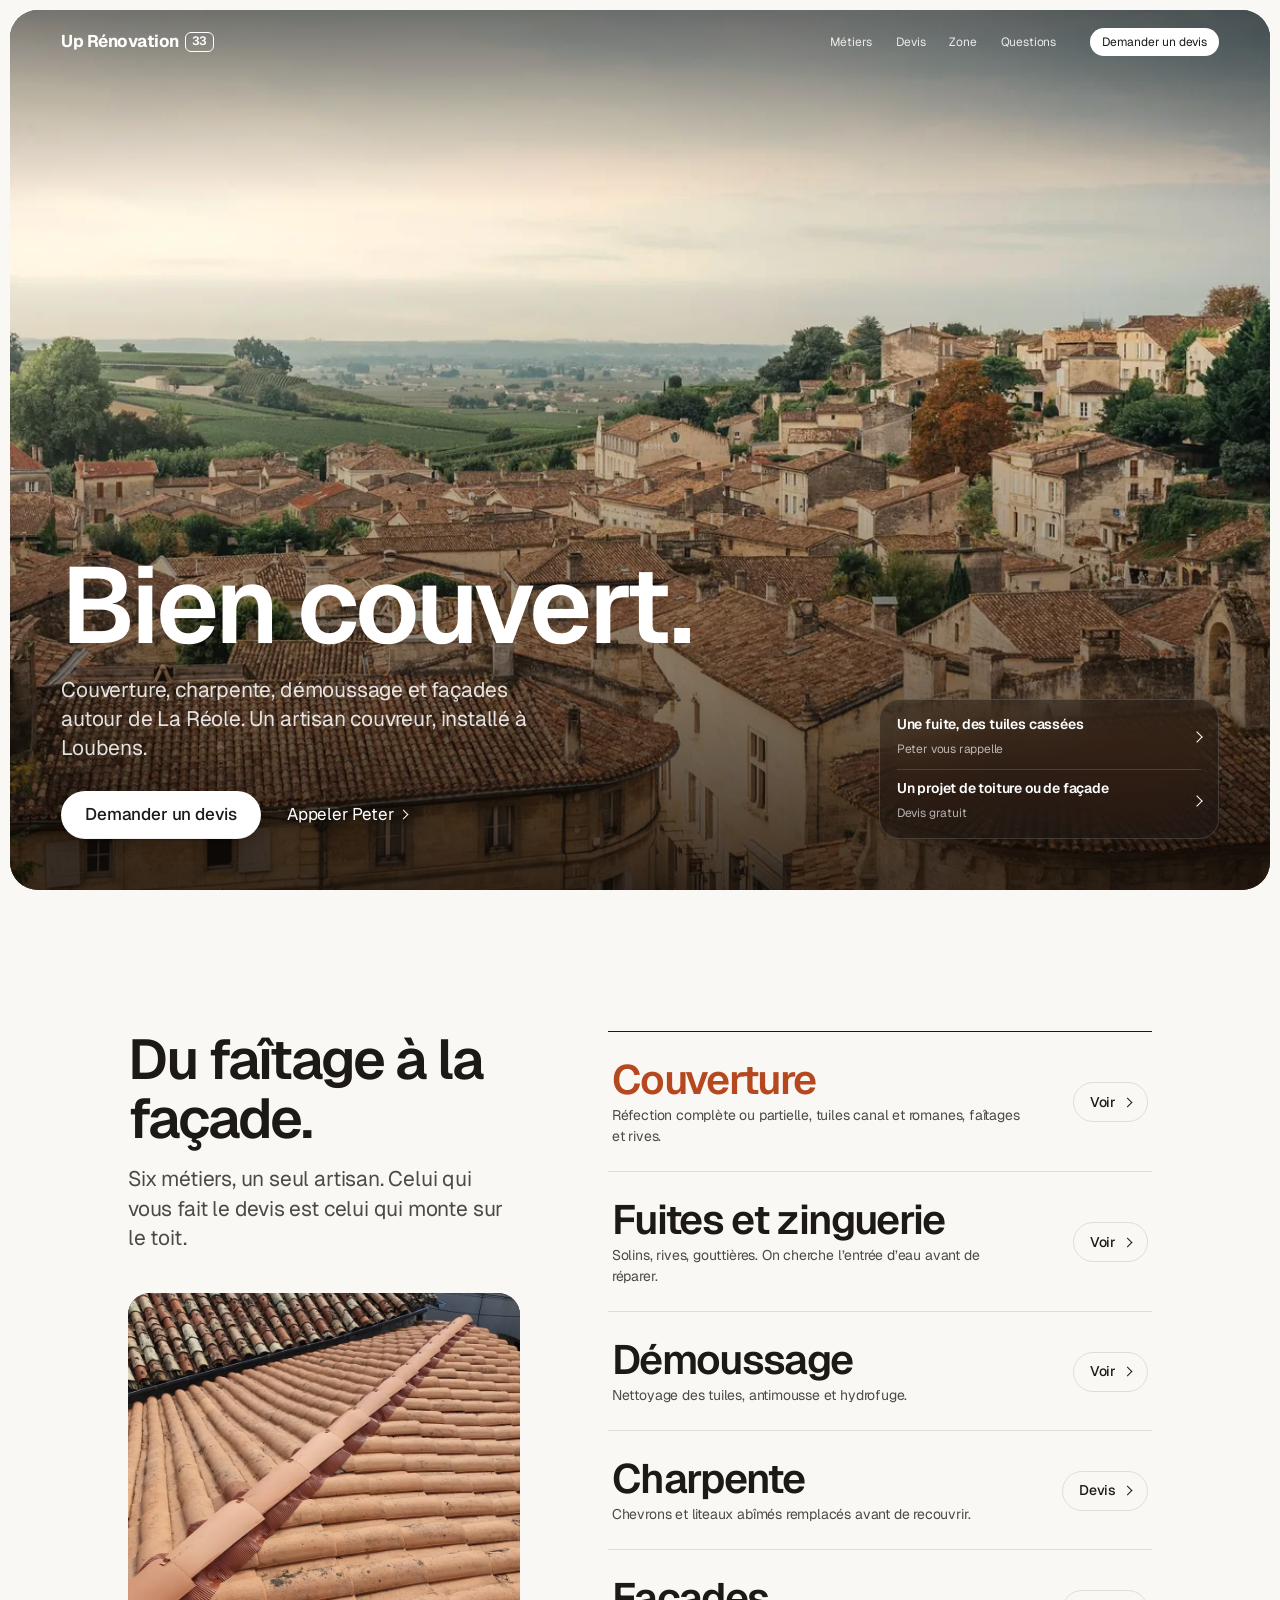
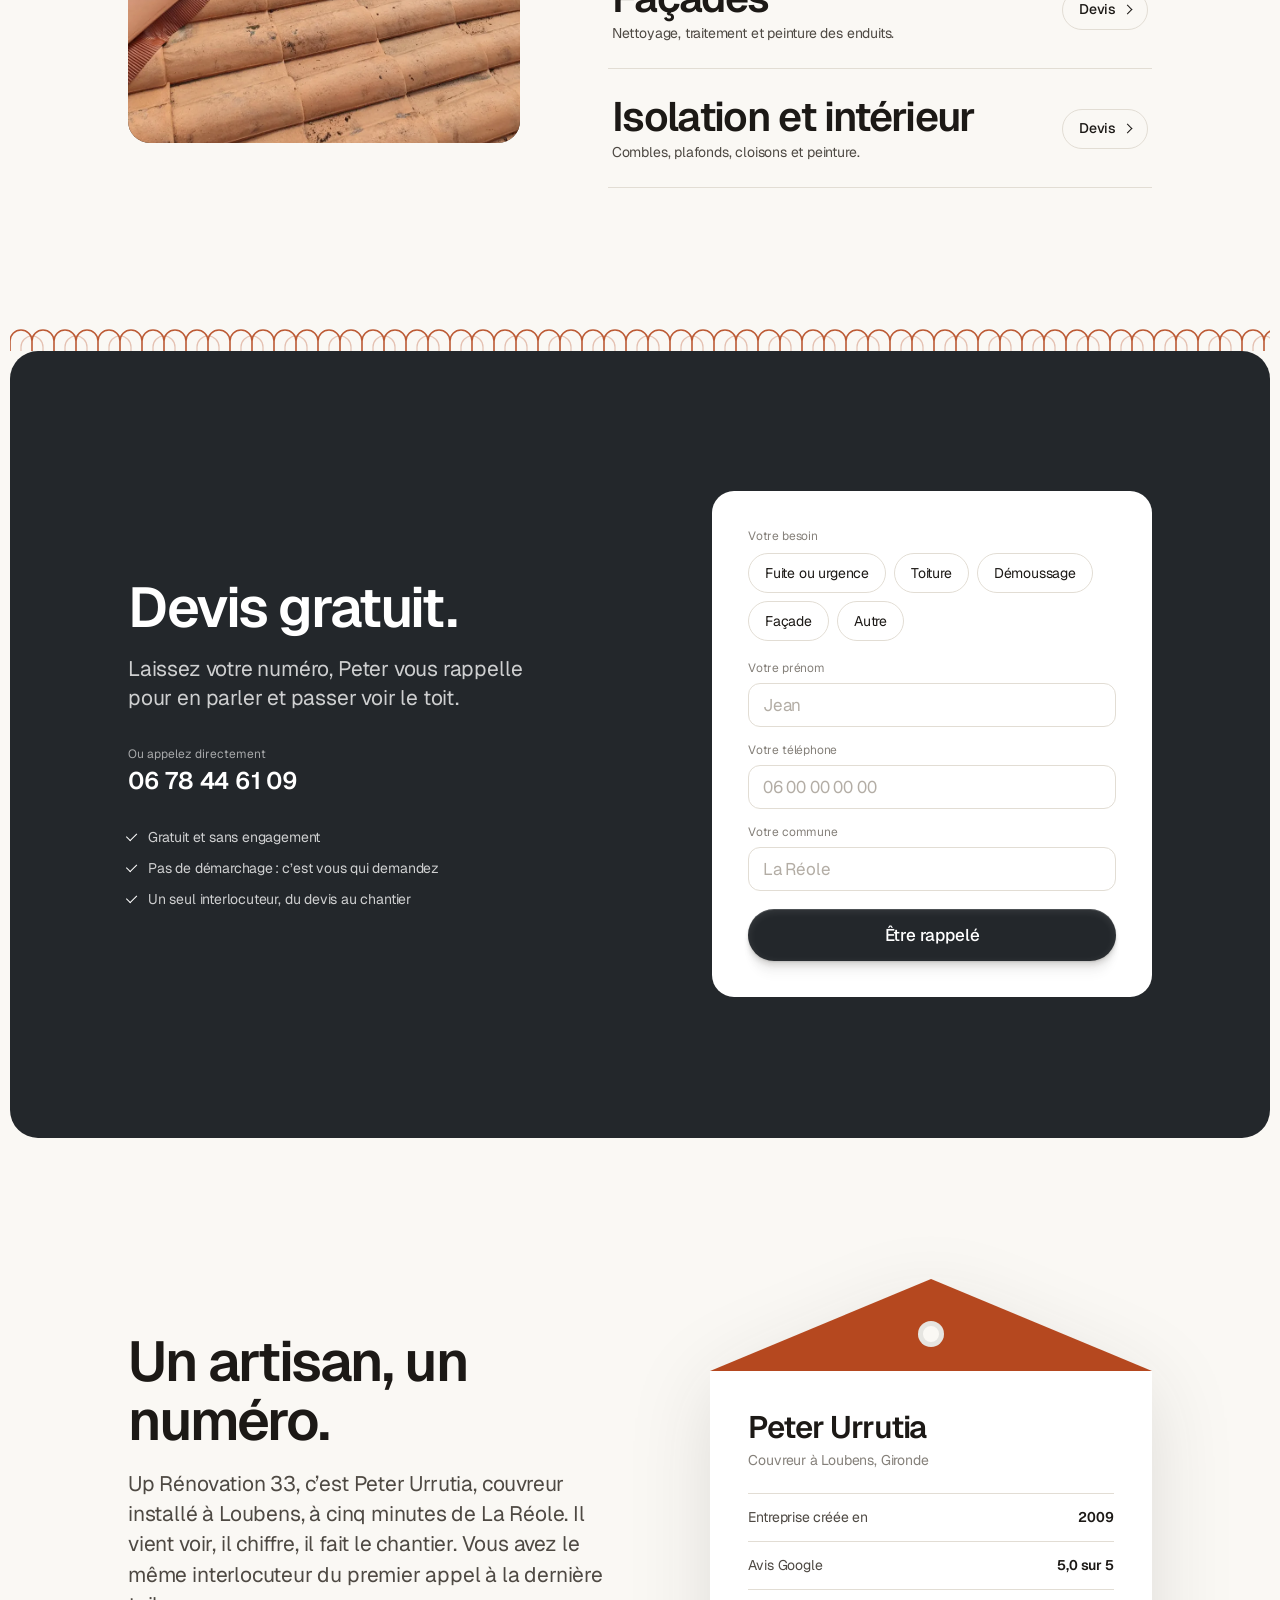
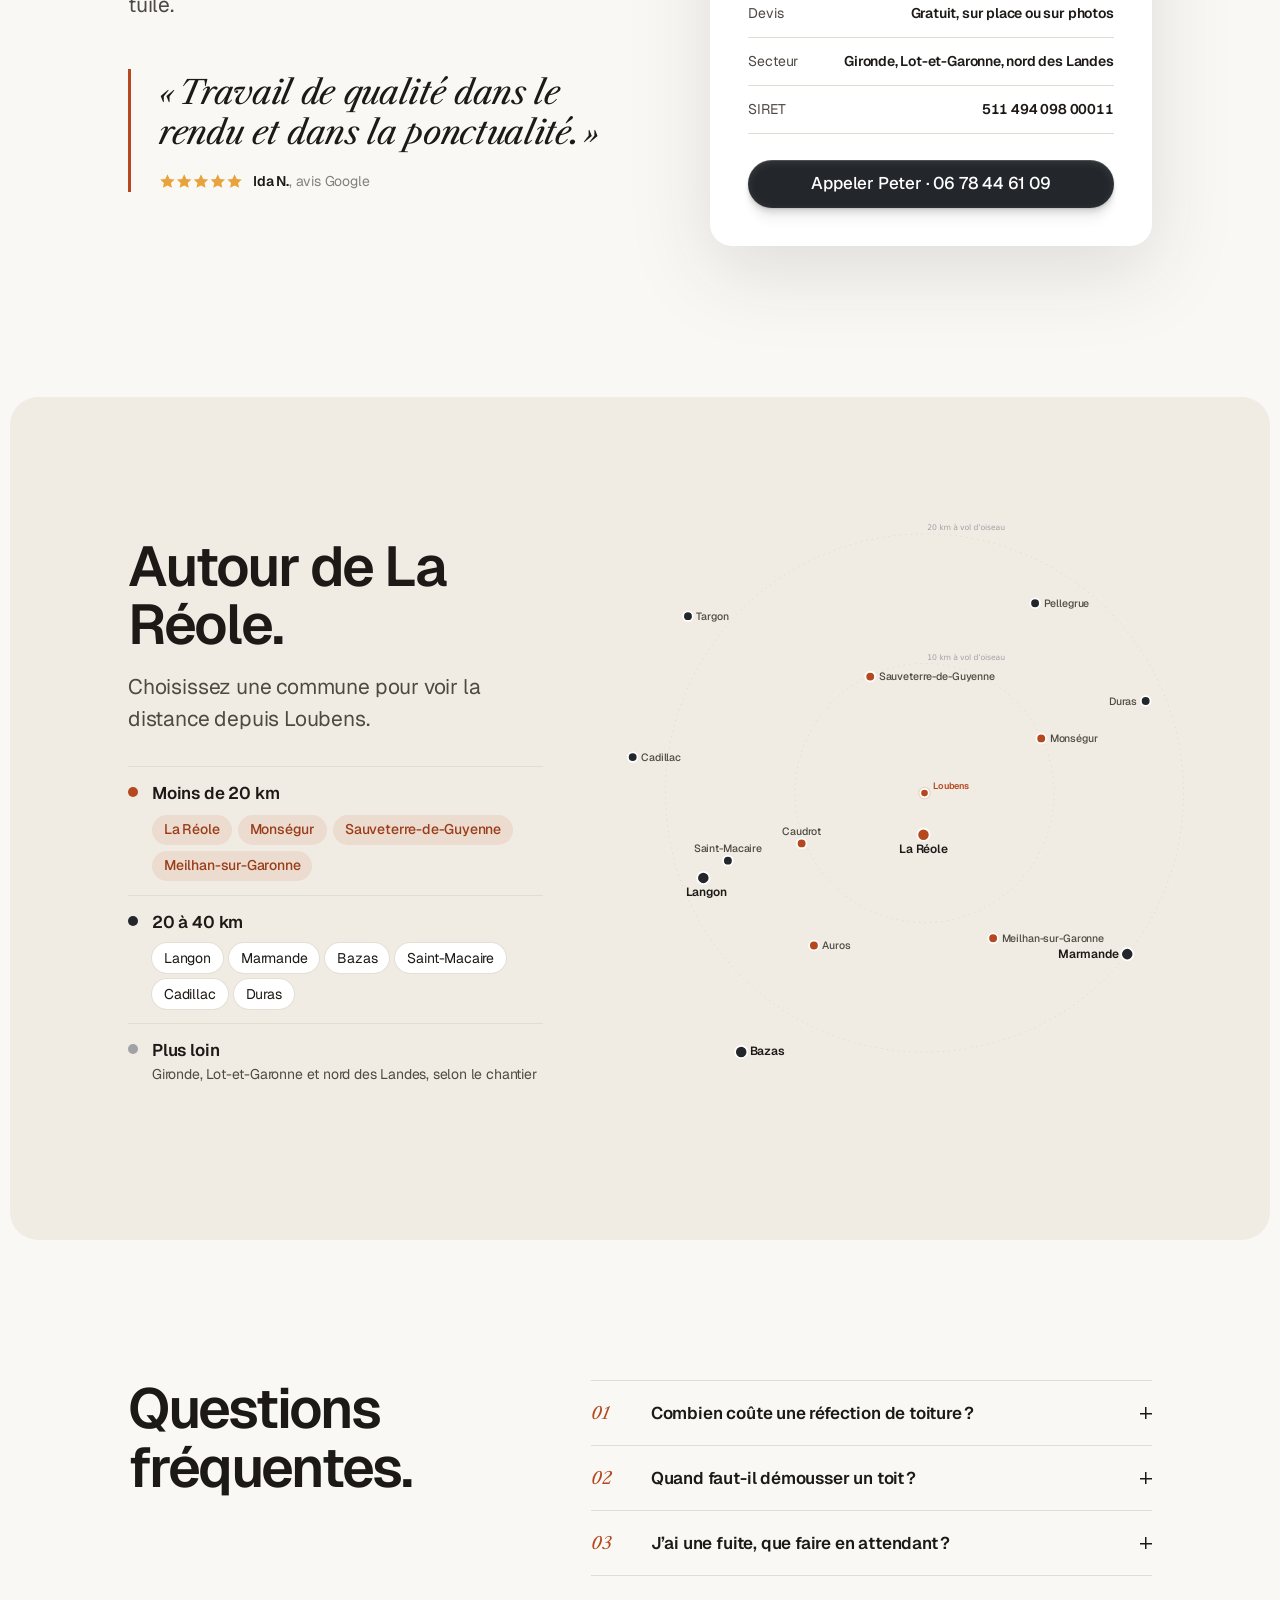
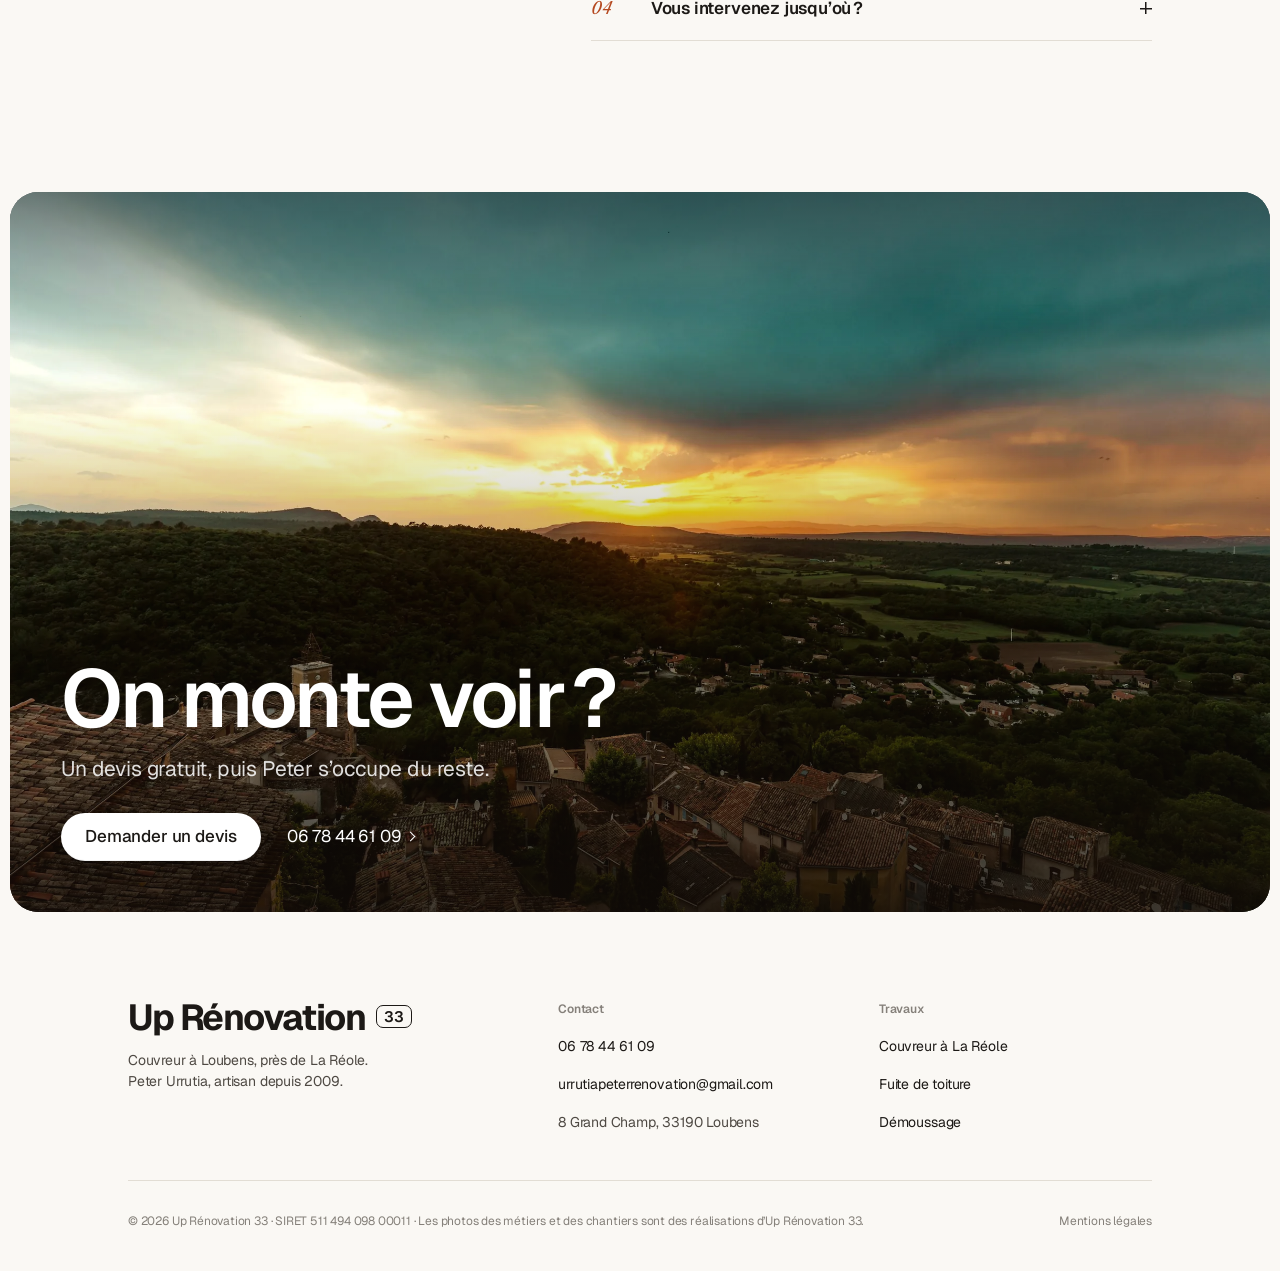
==== commit cffae03e: "Design : section chantier retirée, métiers en index avec aperçu photo, fiche artisan en forme de mai" ====
--- a/index.html
+++ b/index.html
@@ -21,7 +21,7 @@
 <link href="https://fonts.googleapis.com/css2?family=Geist:wght@400;500;600;700&family=Libre+Caslon+Text:ital@1&display=swap" rel="stylesheet">
 <link rel="preload" as="image" href="assets/img/hero.webp" imagesrcset="assets/img/hero-1600.webp 1600w, assets/img/hero.webp 2400w" imagesizes="100vw" media="(min-width: 735px)">
 <link rel="preload" as="image" href="assets/img/hero-m.webp" media="(max-width: 734px)">
-<link rel="stylesheet" href="styles.css?v=202611041500">
+<link rel="stylesheet" href="styles.css?v=202611041700">
 <script type="application/ld+json">
 {
   "@context": "https://schema.org",
@@ -47,7 +47,6 @@
     <a class="nav-logo" href="#top" aria-label="Up Rénovation 33, accueil"><span class="mark">Up Rénovation</span><span class="mark-n">33</span></a>
     <nav class="nav-links" aria-label="Navigation principale">
       <a href="#metiers">Métiers</a>
-      <a href="#chantiers">Chantiers</a>
       <a href="#devis">Devis</a>
       <a href="#zone">Zone</a>
       <a href="#questions">Questions</a>
@@ -82,77 +81,58 @@
   </div>
 </section>
 
-<!-- Métiers -->
+<!-- Métiers : un index, l'aperçu photo suit la ligne survolée -->
 <section class="trades" id="metiers" aria-labelledby="trades-t">
-  <div class="wrap">
-    <div class="head head-split">
-      <h2 id="trades-t" class="reveal">Du faîtage à la <em>façade</em>.</h2>
-      <p class="reveal">Les photos sont celles de ses chantiers. Celui qui vous fait le devis est celui qui monte sur le toit.</p>
-    </div>
-    <div class="trades-grid">
-      <a class="tcard tcard-xl reveal" href="/couvreur-la-reole/">
-        <img src="assets/img/m-couverture.webp" alt="Faîtage neuf sur une toiture en tuiles canal" loading="lazy" width="900" height="1200">
-        <div class="tcard-in">
-          <span class="tnum">01</span>
-          <h3>Couverture</h3>
-          <p>Réfection complète ou partielle, tuiles canal et romanes, faîtages et rives.</p>
-          <span class="tgo">Voir la couverture</span>
-        </div>
-      </a>
-      <a class="tcard reveal" href="/reparation-fuite-toiture/">
-        <img src="assets/img/m-etancheite.webp" alt="Rive de toiture en cours de reprise contre un mur" loading="lazy" width="900" height="1200">
-        <div class="tcard-in">
-          <span class="tnum">02</span>
-          <h3>Fuites et zinguerie</h3>
-          <p>Solins, rives, gouttières. On cherche l’entrée d’eau avant de réparer.</p>
-          <span class="tgo">Voir les réparations</span>
-        </div>
-      </a>
-      <a class="tcard reveal" href="/demoussage-toiture/">
-        <img src="assets/img/m-demoussage.webp" alt="Toiture à moitié démoussée, la partie nettoyée retrouve sa couleur" loading="lazy" width="900" height="1200">
-        <div class="tcard-in">
-          <span class="tnum">03</span>
-          <h3>Démoussage</h3>
-          <p>Nettoyage des tuiles, antimousse et hydrofuge.</p>
-          <span class="tgo">Voir le démoussage</span>
-        </div>
-      </a>
-    </div>
-    <ul class="also" aria-label="Autres travaux">
-      <li class="reveal"><a href="#devis" data-go="Toiture"><img src="assets/img/m-charpente.webp" alt="" loading="lazy" width="900" height="1200"><span><b>Charpente</b><small>Chevrons et liteaux abîmés remplacés avant de recouvrir.</small></span><i aria-hidden="true"></i></a></li>
-      <li class="reveal"><a href="#devis" data-go="Façade"><img src="assets/img/m-facade.webp" alt="" loading="lazy" width="1000" height="750"><span><b>Façades</b><small>Nettoyage, traitement et peinture des enduits.</small></span><i aria-hidden="true"></i></a></li>
-      <li class="reveal"><a href="#devis" data-go="Autre"><img src="assets/img/m-isolation.webp" alt="" loading="lazy" width="1000" height="750"><span><b>Isolation et intérieur</b><small>Combles, plafonds, cloisons et peinture.</small></span><i aria-hidden="true"></i></a></li>
+  <div class="wrap trades-in">
+    <div class="trades-side">
+      <h2 id="trades-t" class="reveal">Du faîtage à la façade.</h2>
+      <p class="reveal">Six métiers, un seul artisan. Celui qui vous fait le devis est celui qui monte sur le toit.</p>
+      <figure class="tprev" aria-hidden="true">
+        <img src="assets/img/m-couverture.webp" alt="" width="900" height="1200" loading="lazy">
+      </figure>
+    </div>
+    <ul class="tlist">
+      <li><a href="/couvreur-la-reole/" data-img="assets/img/m-couverture.webp">
+        <img src="assets/img/m-couverture.webp" alt="" loading="lazy" width="900" height="1200">
+        <span class="tname">Couverture</span>
+        <span class="tdesc">Réfection complète ou partielle, tuiles canal et romanes, faîtages et rives.</span>
+        <span class="tgo">Voir</span>
+      </a></li>
+      <li><a href="/reparation-fuite-toiture/" data-img="assets/img/m-etancheite.webp">
+        <img src="assets/img/m-etancheite.webp" alt="" loading="lazy" width="900" height="1200">
+        <span class="tname">Fuites et zinguerie</span>
+        <span class="tdesc">Solins, rives, gouttières. On cherche l’entrée d’eau avant de réparer.</span>
+        <span class="tgo">Voir</span>
+      </a></li>
+      <li><a href="/demoussage-toiture/" data-img="assets/img/m-demoussage.webp">
+        <img src="assets/img/m-demoussage.webp" alt="" loading="lazy" width="900" height="1200">
+        <span class="tname">Démoussage</span>
+        <span class="tdesc">Nettoyage des tuiles, antimousse et hydrofuge.</span>
+        <span class="tgo">Voir</span>
+      </a></li>
+      <li><a href="#devis" data-go="Toiture" data-img="assets/img/m-charpente.webp">
+        <img src="assets/img/m-charpente.webp" alt="" loading="lazy" width="900" height="1200">
+        <span class="tname">Charpente</span>
+        <span class="tdesc">Chevrons et liteaux abîmés remplacés avant de recouvrir.</span>
+        <span class="tgo">Devis</span>
+      </a></li>
+      <li><a href="#devis" data-go="Façade" data-img="assets/img/m-facade.webp">
+        <img src="assets/img/m-facade.webp" alt="" loading="lazy" width="1000" height="750">
+        <span class="tname">Façades</span>
+        <span class="tdesc">Nettoyage, traitement et peinture des enduits.</span>
+        <span class="tgo">Devis</span>
+      </a></li>
+      <li><a href="#devis" data-go="Autre" data-img="assets/img/m-isolation.webp">
+        <img src="assets/img/m-isolation.webp" alt="" loading="lazy" width="1000" height="750">
+        <span class="tname">Isolation et intérieur</span>
+        <span class="tdesc">Combles, plafonds, cloisons et peinture.</span>
+        <span class="tgo">Devis</span>
+      </a></li>
     </ul>
   </div>
 </section>
 
-<!-- Un chantier, étape par étape -->
-<section class="build" id="chantiers" aria-labelledby="build-t">
-  <div class="wrap">
-    <div class="head head-split">
-      <h2 id="build-t" class="reveal">Un toit à La Réole, de la dépose aux tuiles.</h2>
-      <p class="reveal">Sous les tuiles, les bois avaient pris l’eau. Peter les a remplacés avant de recouvrir.</p>
-    </div>
-  </div>
-  <ol class="steps" aria-label="Les étapes du chantier">
-    <li><span class="sn">01</span><img src="assets/img/c-1.webp" alt="Toiture découverte, voliges anciennes à nu" loading="lazy" width="900" height="1200"><p><b>Dépose.</b> Les tuiles enlevées, les voliges apparaissent.</p></li>
-    <li><span class="sn">02</span><img src="assets/img/c-2.webp" alt="Bois de charpente abîmés par l’humidité" loading="lazy" width="900" height="1200"><p><b>Diagnostic.</b> Les bois abîmés sont repérés un par un.</p></li>
-    <li><span class="sn">03</span><img src="assets/img/c-3.webp" alt="Chevrons neufs en bois clair posés dans la charpente" loading="lazy" width="900" height="1200"><p><b>Charpente.</b> Chevrons neufs, posés au niveau.</p></li>
-    <li><span class="sn">04</span><img src="assets/img/c-4.webp" alt="Toiture terminée en tuiles canal, faîtage neuf" loading="lazy" width="1000" height="750"><p><b>Couverture.</b> Tuiles canal et faîtage neufs.</p></li>
-  </ol>
-  <div class="wrap">
-    <div class="ba reveal">
-      <div class="ba-txt">
-        <h3>Avant, après.</h3>
-        <p>Un pignon noirci par les salissures, nettoyé, traité puis repeint. Même maison, même angle.</p>
-      </div>
-      <div class="pair-ba">
-      <figure><img src="assets/img/f-avant.webp" alt="Pignon de maison noirci par les salissures, avant les travaux" loading="lazy" width="900" height="1601"><figcaption>Avant</figcaption></figure>
-      <figure><img src="assets/img/f-apres.webp" alt="Le même pignon nettoyé et repeint, après les travaux" loading="lazy" width="900" height="1601"><figcaption>Après</figcaption></figure>
-      </div>
-    </div>
-  </div>
-</section>
+<div class="tuiles" aria-hidden="true"></div>
 
 <!-- Devis : un seul formulaire, trois champs -->
 <section class="quote" id="devis" aria-labelledby="quote-t">
@@ -198,22 +178,31 @@
 <!-- Peter -->
 <section class="about" aria-labelledby="about-t">
   <div class="wrap about-grid">
-    <figure class="review reveal">
-      <div class="stars" role="img" aria-label="5 étoiles sur 5">
-        <svg viewBox="0 0 100 20" aria-hidden="true"><g fill="currentColor"><path id="st" d="M10 1.5l2.6 5.5 6 .7-4.4 4.1 1.2 5.9L10 14.8l-5.4 2.9 1.2-5.9L1.4 7.7l6-.7z"/><use href="#st" x="20"/><use href="#st" x="40"/><use href="#st" x="60"/><use href="#st" x="80"/></g></svg>
-      </div>
-      <blockquote><p>«&#8239;Travail de qualité dans le rendu et dans la ponctualité.&#8239;»</p></blockquote>
-      <figcaption><b>Ida N.</b> · avis Google, rénovation intérieure et extérieure</figcaption>
-    </figure>
     <div class="about-txt">
       <h2 id="about-t" class="reveal">Un artisan, un numéro.</h2>
       <p class="reveal">Up Rénovation 33, c’est Peter Urrutia, couvreur installé à Loubens, à cinq minutes de La Réole. Il vient voir, il chiffre, il fait le chantier. Vous avez le même interlocuteur du premier appel à la dernière tuile.</p>
-      <dl class="facts">
-        <div class="reveal"><dt>0&nbsp;€</dt><dd>le devis, sur place ou sur photos</dd></div>
-        <div class="reveal"><dt>5,0</dt><dd>sur Google, travail soigné et ponctuel</dd></div>
-        <div class="reveal"><dt>2009</dt><dd>année de création de l’entreprise</dd></div>
-      </dl>
-    </div>
+      <figure class="review reveal">
+        <blockquote><p>«&#8239;Travail de qualité dans le rendu et dans la ponctualité.&#8239;»</p></blockquote>
+        <figcaption>
+          <span class="stars" role="img" aria-label="5 étoiles sur 5"><svg viewBox="0 0 100 20" aria-hidden="true"><g fill="currentColor"><path id="st" d="M10 1.5l2.6 5.5 6 .7-4.4 4.1 1.2 5.9L10 14.8l-5.4 2.9 1.2-5.9L1.4 7.7l6-.7z"/><use href="#st" x="20"/><use href="#st" x="40"/><use href="#st" x="60"/><use href="#st" x="80"/></g></svg></span>
+          <span><b>Ida N.</b>, avis Google</span>
+        </figcaption>
+      </figure>
+    </div>
+    <aside class="fiche reveal" aria-labelledby="fiche-t">
+      <div class="fiche-in">
+        <h3 id="fiche-t">Peter Urrutia</h3>
+        <p class="fiche-sub">Couvreur à Loubens, Gironde</p>
+        <dl>
+          <div><dt>Entreprise créée en</dt><dd>2009</dd></div>
+          <div><dt>Avis Google</dt><dd>5,0 sur 5</dd></div>
+          <div><dt>Devis</dt><dd>Gratuit, sur place ou sur photos</dd></div>
+          <div><dt>Secteur</dt><dd>Gironde, Lot-et-Garonne, nord des Landes</dd></div>
+          <div><dt>SIRET</dt><dd>511 494 098 00011</dd></div>
+        </dl>
+        <a class="btn btn-wide" href="tel:+33678446109">Appeler Peter · 06 78 44 61 09</a>
+      </div>
+    </aside>
   </div>
 </section>
 
@@ -315,6 +304,6 @@
 
 <script src="config.js?v=2"></script>
 <script src="suivi.js?v=1"></script>
-<script src="script.js?v=202611041330"></script>
+<script src="script.js?v=202611041700"></script>
 </body>
 </html>
--- a/styles.css
+++ b/styles.css
@@ -412,8 +412,6 @@
 .foot { background: var(--paper); }
 
 /* Accent : Libre Caslon italique, sur quelques mots seulement */
-h2 em, .sn, .tnum, .review blockquote p { font-family: var(--serif); font-style: italic; font-weight: 400; }
-h2 em { color: var(--blue); letter-spacing: -.02em; margin-left: .06em; }
 
 /* Boutons pleins : relief en cinq étages et reflet intérieur */
 .btn { box-shadow: 0 1px 2px rgba(28, 25, 22, .14), 0 4px 4px rgba(28, 25, 22, .10), 0 9px 6px rgba(28, 25, 22, .05), 0 17px 7px rgba(28, 25, 22, .02), inset 0 1px 0 rgba(255, 255, 255, .14), inset 0 2px 8px rgba(255, 255, 255, .10); }
@@ -421,66 +419,54 @@
 .btn:disabled { box-shadow: none; }
 .callbar .btn-ghost-call { box-shadow: none; }
 
-/* En-tête de section en deux temps : le titre à gauche, le propos à droite, alignés en bas */
-.head-split { max-width: none; display: grid; grid-template-columns: 1.15fr 1fr; gap: 16px 72px; align-items: end; }
-.head-split p { margin-top: 0; max-width: 38ch; }
-
-/* Métiers : trois cadres photo comme l'ouverture, puis les autres travaux en lignes */
-.trades-grid { display: grid; grid-template-columns: 1.25fr 1fr; grid-template-rows: 1fr 1fr; gap: 14px; height: clamp(560px, 58vw, 720px); }
-.tcard { position: relative; display: block; overflow: hidden; border-radius: 22px; color: #fff; isolation: isolate; background: #2a221c; }
-.tcard-xl { grid-row: span 2; }
-.tcard img { position: absolute; inset: 0; width: 100%; height: 100%; object-fit: cover; z-index: -2; transition: transform .9s var(--spring); }
-.tcard::after { content: ""; position: absolute; inset: 25% 0 0; background: linear-gradient(transparent, rgba(18, 12, 8, .55) 45%, rgba(18, 12, 8, .9)); z-index: -1; }
-.tcard-in { position: absolute; left: 0; right: 0; bottom: 0; padding: clamp(20px, 2.4vw, 32px); }
-.tnum { display: block; font-size: 1.25rem; color: rgba(255, 255, 255, .78); margin-bottom: 6px; }
-.tcard h3 { font-size: clamp(1.5rem, 1.1rem + 1vw, 2rem); letter-spacing: -.03em; }
-.tcard-xl h3 { font-size: clamp(2rem, 1.3rem + 2vw, 3rem); }
-.tcard p { margin-top: 6px; max-width: 34ch; color: rgba(255, 255, 255, .84); font-size: var(--t6); line-height: 1.45; }
-.tcard-xl p { font-size: var(--t5); }
-.tgo { display: inline-flex; align-items: center; gap: 8px; margin-top: 16px; min-height: 40px; padding: 0 16px; border-radius: 980px; background: rgba(255, 255, 255, .16); -webkit-backdrop-filter: saturate(180%) blur(16px); backdrop-filter: saturate(180%) blur(16px); box-shadow: inset 0 0 0 1px rgba(255, 255, 255, .22); font-size: var(--t6); font-weight: 500; transition: background-color .25s; }
+/* Métiers : un index en grandes lignes ; sur ordinateur, l'aperçu photo suit la ligne survolée */
+.trades-in { display: grid; grid-template-columns: .9fr 1.25fr; gap: 48px 88px; align-items: start; }
+.trades-side { position: sticky; top: 96px; }
+.trades-side > p { margin-top: 16px; font-size: var(--t4); line-height: 1.4; color: var(--ink-2); max-width: 30ch; }
+.tprev { position: relative; margin-top: 40px; aspect-ratio: 4 / 4.6; border-radius: 22px; overflow: hidden; background: #2a221c; }
+.tprev img { position: absolute; inset: 0; width: 100%; height: 100%; object-fit: cover; transition: opacity .35s var(--ease), transform .8s var(--spring); }
+.tprev img.is-out { opacity: 0; transform: scale(1.03); }
+.tlist { list-style: none; margin: 0; padding: 0; border-top: 1.5px solid var(--ink); }
+.tlist li { border-bottom: 1px solid var(--line); }
+.tlist a { display: grid; grid-template-columns: 1fr auto; grid-template-areas: "name go" "desc go"; align-items: center; gap: 4px 24px; padding: 26px 4px 24px; min-height: 96px; transition: padding .35s var(--spring); }
+.tlist img { display: none; }
+.tname { grid-area: name; font-size: clamp(1.75rem, 1.2rem + 1.7vw, 2.75rem); font-weight: 600; letter-spacing: -.04em; line-height: 1.05; transition: color .25s; }
+.tdesc { grid-area: desc; color: var(--ink-2); font-size: var(--t6); max-width: 46ch; }
+.tgo { grid-area: go; display: inline-flex; align-items: center; gap: 8px; min-height: 40px; padding: 0 16px; border-radius: 980px; border: 1px solid var(--line); font-size: var(--t6); font-weight: 500; color: var(--ink); transition: background-color .25s, color .25s, border-color .25s; }
 .tgo::after { content: ""; width: 7px; height: 7px; border: solid currentColor; border-width: 1.5px 1.5px 0 0; transform: rotate(45deg); transition: transform .25s var(--ease); }
+.tlist a:focus-visible .tname { color: var(--blue); }
+@media (hover: hover) and (min-width: 1069px) { .tlist a.is-on .tname { color: var(--blue); } }
 @media (hover: hover) {
-  .tcard:hover img { transform: scale(1.035); }
-  .tcard:hover .tgo { background: rgba(255, 255, 255, .26); }
-  .tcard:hover .tgo::after { transform: translateX(3px) rotate(45deg); }
-}
-.tcard:active img { transform: scale(1.01); }
-.tcard:focus-visible { outline: 2px solid var(--blue); outline-offset: 4px; }
-
-.also { list-style: none; margin: 14px 0 0; padding: 0; display: grid; grid-template-columns: repeat(3, 1fr); gap: 14px; }
-.also a { display: grid; grid-template-columns: 64px 1fr 10px; align-items: center; gap: 16px; min-height: 96px; padding: 16px 20px 16px 16px; border-radius: 20px; background: var(--white); box-shadow: 0 0 0 1px rgba(28, 25, 22, .05), 0 6px 24px rgba(28, 25, 22, .05); transition: box-shadow .3s var(--ease), transform .3s var(--spring); }
-.also img { width: 64px; height: 64px; object-fit: cover; border-radius: 14px; }
-.also b { display: block; font-weight: 600; letter-spacing: -.015em; }
-.also small { display: block; margin-top: 2px; font-size: var(--t6); line-height: 1.4; color: var(--ink-2); }
-.also i { width: 8px; height: 8px; border: solid var(--blue); border-width: 1.5px 1.5px 0 0; transform: rotate(45deg); transition: transform .25s var(--ease); }
-@media (hover: hover) {
-  .also a:hover { box-shadow: 0 0 0 1px rgba(28, 25, 22, .07), 0 12px 32px rgba(28, 25, 22, .09); }
-  .also a:hover i { transform: translateX(3px) rotate(45deg); }
-}
-.also a:active { transform: scale(.985); }
-
-/* Chantier : numéros d'étape en serif, avant/après accompagné de son texte */
-.steps li { position: relative; }
-.sn { display: block; font-size: 1.75rem; line-height: 1; color: var(--blue); margin-bottom: 14px; padding-bottom: 12px; border-bottom: 1px solid var(--line); }
-.ba { margin-top: clamp(72px, 9vw, 128px); display: grid; grid-template-columns: .8fr 1.6fr; gap: 32px 64px; align-items: end; }
-.ba-txt h3 { font-size: var(--t2); letter-spacing: -.035em; line-height: 1.05; }
-.ba-txt p { margin-top: 14px; color: var(--ink-2); font-size: var(--t4); line-height: 1.4; max-width: 30ch; }
-.ba .pair-ba { margin: 0; max-width: none; }
-.ba .pair-ba img { aspect-ratio: 4 / 5; border-radius: 22px; }
-
-/* À propos : l'avis en grand, le propos et les chiffres à côté */
-.about-grid { display: grid; grid-template-columns: 1.1fr 1fr; gap: 48px 88px; align-items: center; }
-.review { margin: 0; padding: clamp(32px, 4vw, 56px); border-radius: 28px; background: var(--white); box-shadow: 0 0 0 1px rgba(28, 25, 22, .05), 0 20px 60px rgba(28, 25, 22, .07); }
-.stars { color: #E8A33D; width: 104px; }
+  .tlist a:hover { padding-left: 14px; }
+  .tlist a:hover .tname { color: var(--blue); }
+  .tlist a:hover .tgo { background: var(--navy); border-color: var(--navy); color: #fff; }
+  .tlist a:hover .tgo::after { transform: translateX(2px) rotate(45deg); }
+}
+.tlist a:active .tname { color: var(--blue-hover); }
+
+/* Une rangée de tuiles canal vues de bout : la signature du métier, en filet */
+.tuiles { height: 22px; margin: 0 10px; background: url("data:image/svg+xml,%3Csvg xmlns='http://www.w3.org/2000/svg' width='44' height='22' viewBox='0 0 44 22'%3E%3Cpath d='M0 22V12a11 11 0 0 1 22 0v10M22 22V12a11 11 0 0 1 22 0v10' fill='none' stroke='%23B5481F' stroke-width='1.6'/%3E%3Cpath d='M11 22v-4a11 11 0 0 1 22 0v4' fill='none' stroke='%23B5481F' stroke-opacity='.35' stroke-width='1.2'/%3E%3C/svg%3E") repeat-x left bottom / 44px 22px; opacity: .9; }
+
+/* À propos : le texte et l'avis à gauche, la fiche de l'artisan (en forme de maison) à droite */
+.about-grid { display: grid; grid-template-columns: 1.1fr 1fr; gap: 56px 96px; align-items: center; }
+.about-txt > p { margin-top: 18px; font-size: var(--t4); line-height: 1.45; color: var(--ink-2); max-width: 40ch; }
+.review { margin: 48px 0 0; padding: 4px 0 0 28px; border-left: 3px solid var(--blue); }
+.review blockquote { margin: 0; }
+.review blockquote p { font-family: var(--serif); font-style: italic; font-weight: 400; font-size: clamp(1.5rem, 1.1rem + 1.2vw, 2.1rem); line-height: 1.22; letter-spacing: -.01em; color: var(--ink); max-width: 26ch; }
+.review figcaption { display: flex; align-items: center; gap: 10px; margin-top: 18px; font-size: var(--t6); color: var(--mute); }
+.review figcaption b { color: var(--ink); font-weight: 600; }
+.stars { color: #E8A33D; width: 84px; flex: none; }
 .stars svg { display: block; width: 100%; height: auto; }
-.review blockquote { margin: 22px 0 0; }
-.review blockquote p { font-size: clamp(1.75rem, 1.2rem + 1.6vw, 2.6rem); line-height: 1.18; letter-spacing: -.015em; color: var(--ink); }
-.review figcaption { margin-top: 24px; font-size: var(--t6); color: var(--mute); }
-.review figcaption b { color: var(--ink); font-weight: 600; }
-.about-txt > p { margin-top: 18px; font-size: var(--t4); line-height: 1.45; color: var(--ink-2); max-width: 40ch; }
-.about .facts { margin-top: 40px; grid-template-columns: repeat(3, 1fr); }
-.about .facts dt { font-size: clamp(1.9rem, 1.4rem + 1.4vw, 2.6rem); letter-spacing: -.03em; font-variant-numeric: tabular-nums; }
-.about .facts dd { font-size: var(--t6); max-width: 18ch; }
+.fiche { position: relative; padding-top: 92px; filter: drop-shadow(0 24px 40px rgba(28, 25, 22, .12)); }
+.fiche::before { content: ""; position: absolute; inset: 0 0 auto; height: 100px; background: var(--blue); clip-path: polygon(50% 0, 100% 92%, 100% 100%, 0 100%, 0 92%); }
+.fiche::after { content: ""; position: absolute; left: 50%; top: 42px; width: 26px; height: 26px; margin-left: -13px; border-radius: 50%; background: var(--paper); box-shadow: inset 0 0 0 5px rgba(0, 0, 0, .08); }
+.fiche-in { position: relative; background: var(--white); padding: clamp(28px, 3vw, 40px); border-radius: 0 0 22px 22px; }
+.fiche h3 { font-size: clamp(1.6rem, 1.3rem + .8vw, 2rem); letter-spacing: -.035em; }
+.fiche-sub { margin-top: 4px; color: var(--mute); font-size: var(--t6); }
+.fiche dl { margin: 22px 0 26px; border-top: 1px solid var(--line); }
+.fiche dl div { display: flex; justify-content: space-between; align-items: baseline; gap: 16px; padding: 13px 0; border-bottom: 1px solid var(--line); }
+.fiche dt { color: var(--ink-2); font-size: var(--t6); flex: none; }
+.fiche dd { font-weight: 600; text-align: right; font-size: var(--t6); font-variant-numeric: tabular-nums; }
 
 /* Zone : communes en pastilles */
 .zone { background: #F1ECE3; }
@@ -511,26 +497,29 @@
 
 /* Tablette */
 @media (max-width: 1068px) {
-  .head-split, .about-grid, .ba { grid-template-columns: 1fr; }
-  .also { grid-template-columns: 1fr; }
+  .about-grid, .trades-in { grid-template-columns: 1fr; }
+  .trades-side { position: static; }
+  .tprev { display: none; }
+  .tlist img { display: block; grid-area: img; width: 64px; height: 64px; object-fit: cover; border-radius: 14px; }
+  .tlist a { grid-template-columns: 64px 1fr auto; grid-template-areas: "img name go" "img desc go"; gap: 2px 16px; padding: 18px 0; }
+  .fiche { max-width: 520px; }
   .foot-top { grid-template-columns: 1fr 1fr; }
   .foot-brand { grid-column: 1 / -1; }
 }
 
 /* Mobile */
 @media (max-width: 734px) {
-  .trades-grid { grid-template-columns: 1fr; grid-template-rows: none; height: auto; gap: 10px; }
-  .tcard { height: 340px; border-radius: 20px; }
-  .tcard-xl { grid-row: auto; height: 440px; }
-  .also { gap: 10px; margin-top: 10px; }
-  .also a { min-height: 88px; padding: 12px 16px 12px 12px; gap: 14px; grid-template-columns: 56px 1fr 10px; }
-  .also img { width: 56px; height: 56px; border-radius: 12px; }
-  .sn { font-size: 1.5rem; }
-  .ba .pair-ba img { border-radius: 16px; }
-  .review { border-radius: 22px; padding: 28px 22px; }
-  .about .facts { grid-template-columns: repeat(3, 1fr); gap: 12px; }
-  .about .facts div { padding-top: 16px; }
-  .about .facts dd { font-size: var(--t7); }
+  .tlist a { grid-template-columns: 56px 1fr 18px; gap: 2px 14px; min-height: 88px; }
+  .tlist img { width: 56px; height: 56px; border-radius: 12px; }
+  .tname { font-size: 1.375rem; }
+  .tgo { width: 18px; padding: 0; border: 0; font-size: 0; justify-content: flex-end; color: var(--blue); }
+  .tuiles { margin: 0 6px; }
+  .review { padding-left: 20px; }
+  .fiche { padding-top: 72px; }
+  .fiche::before { height: 80px; }
+  .fiche::after { top: 32px; width: 22px; height: 22px; margin-left: -11px; }
+  .fiche dl div { flex-direction: column; gap: 2px; }
+  .fiche dd { text-align: left; }
   .faq summary::before { width: 30px; }
   .faq details p { padding-left: 46px; }
   .foot-top { grid-template-columns: 1fr; }
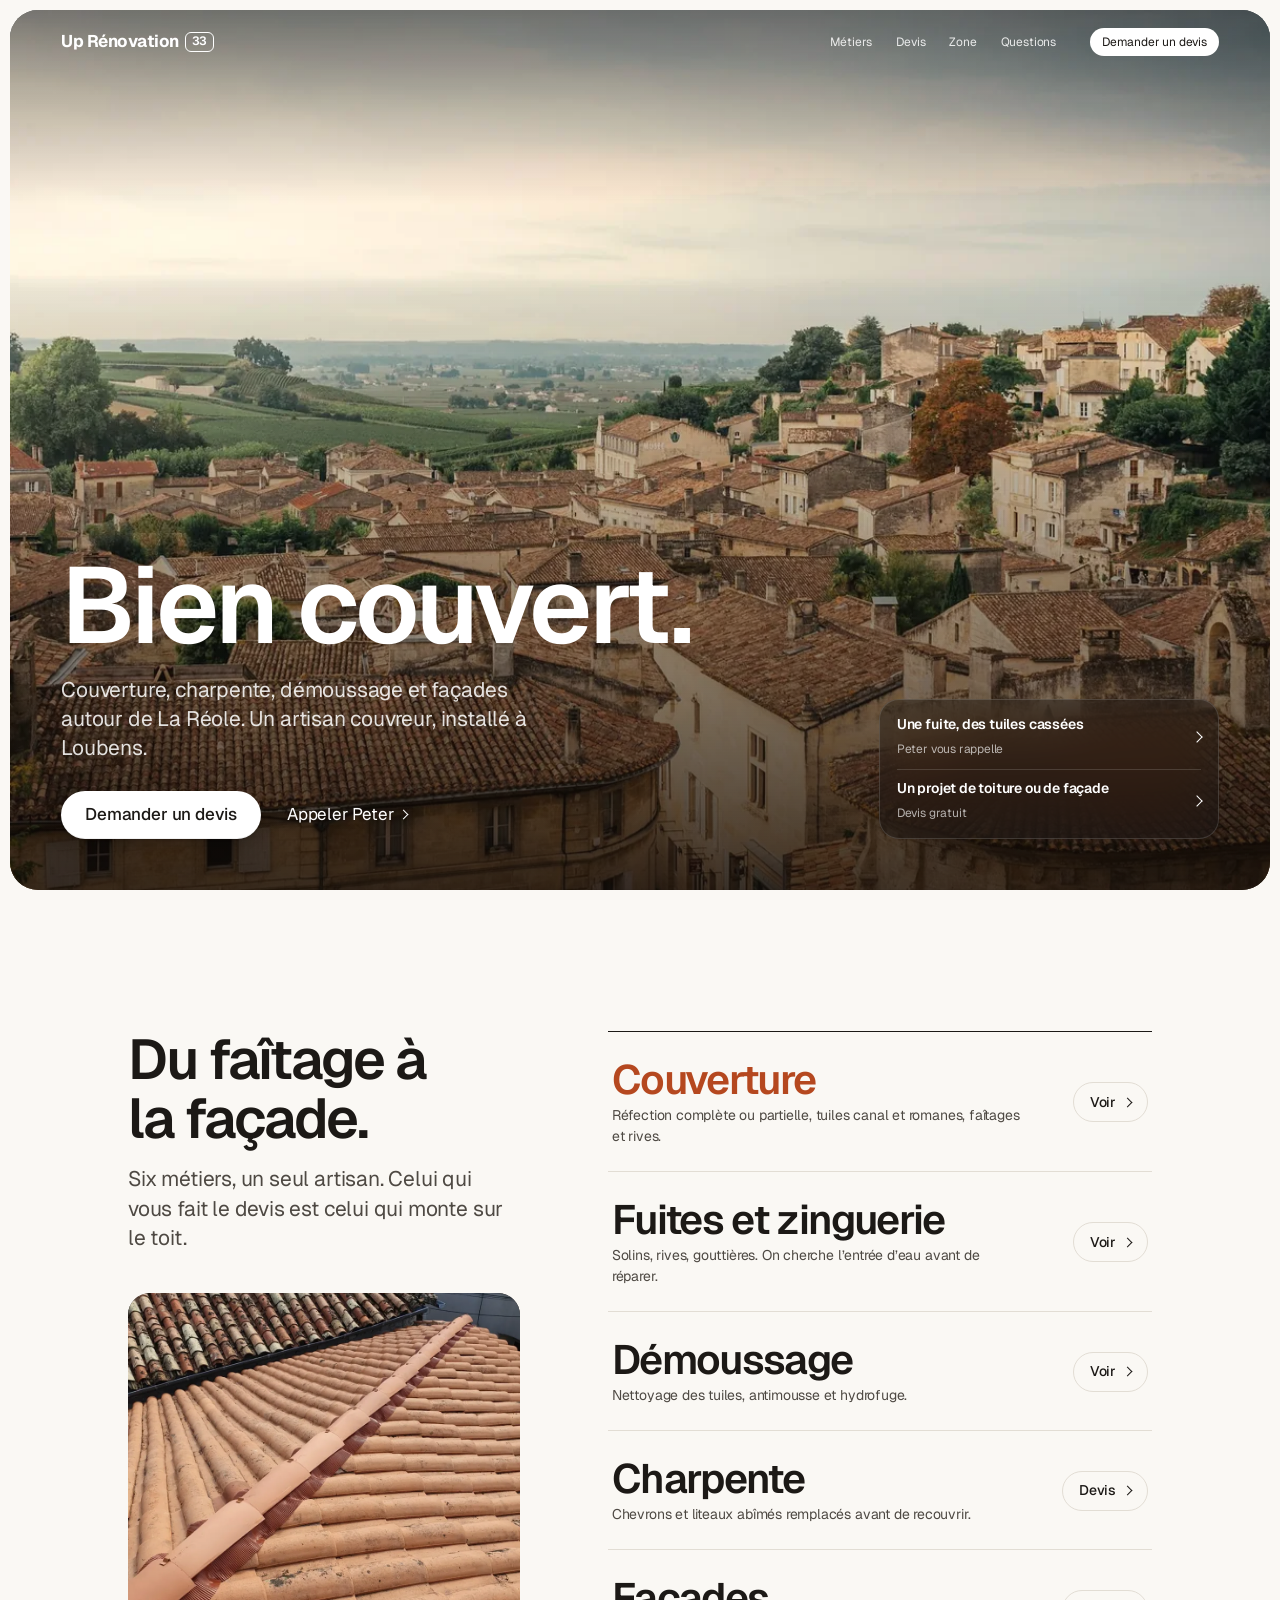
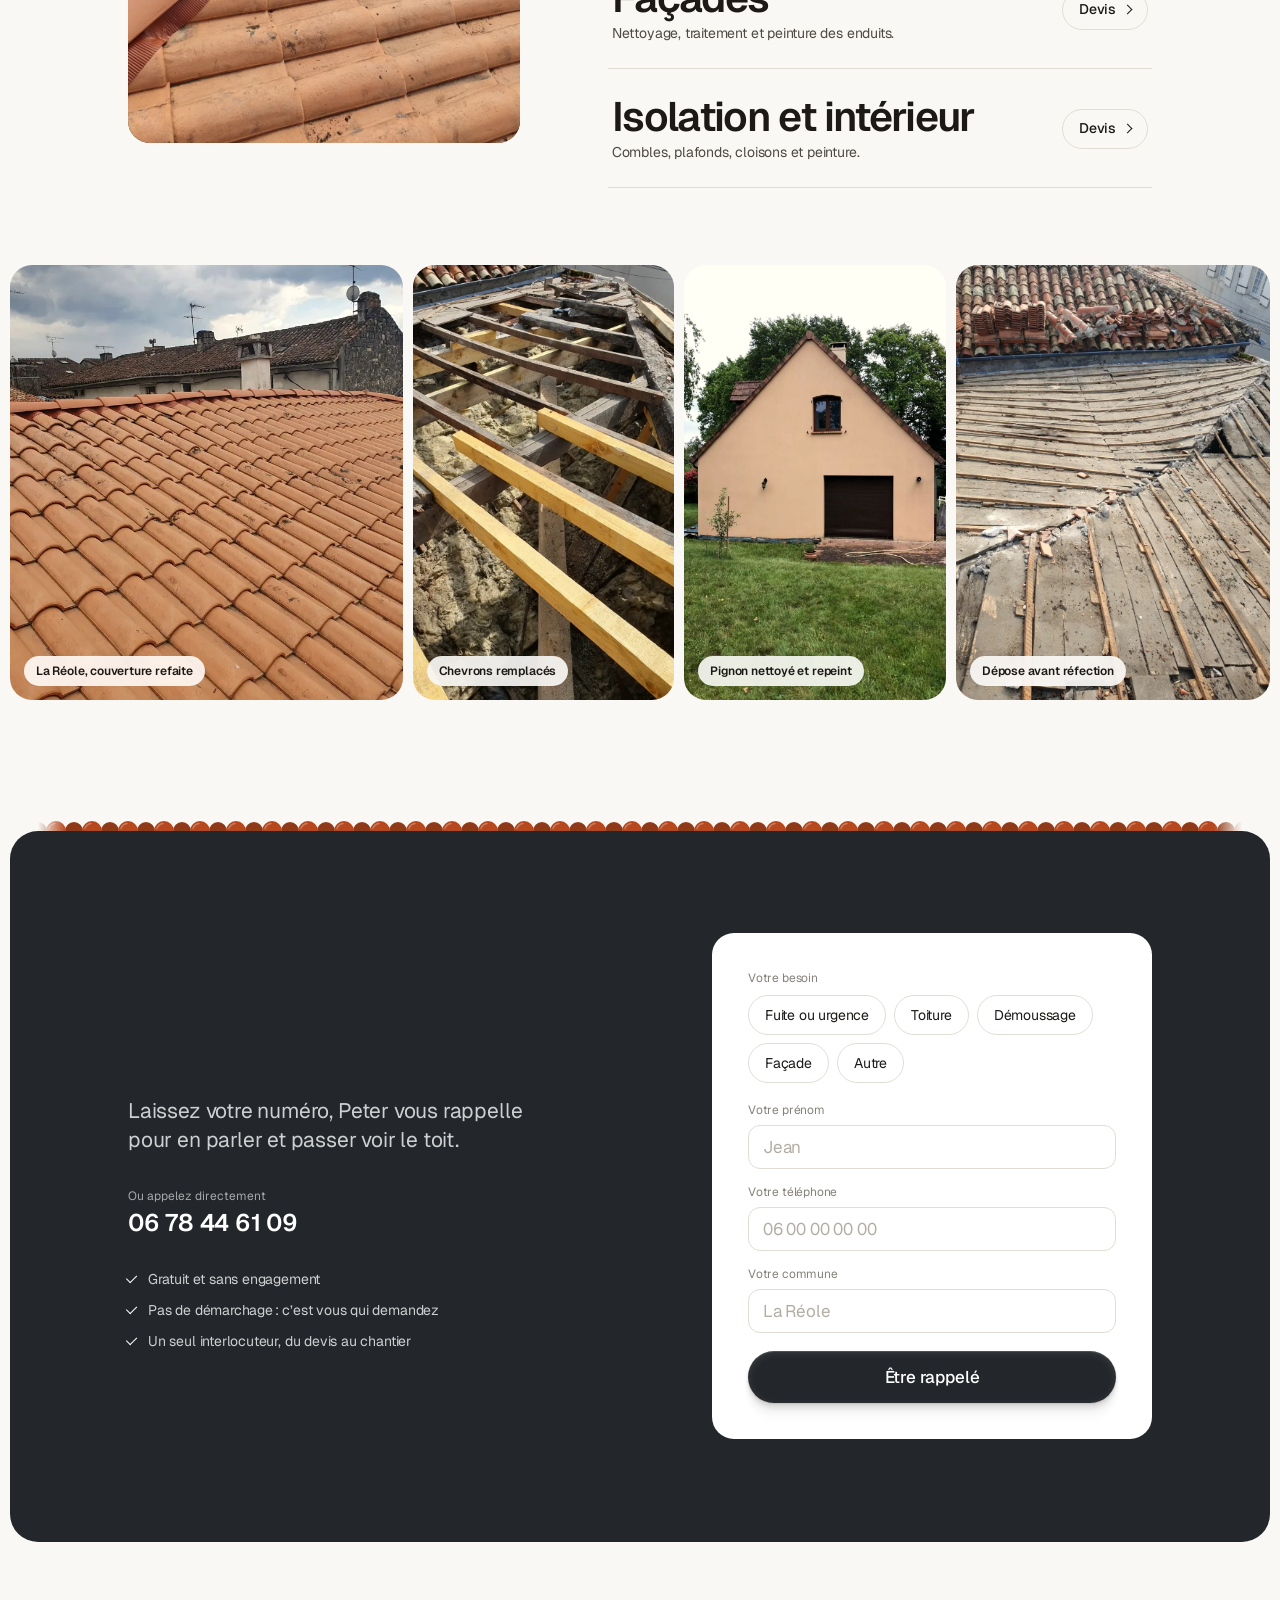
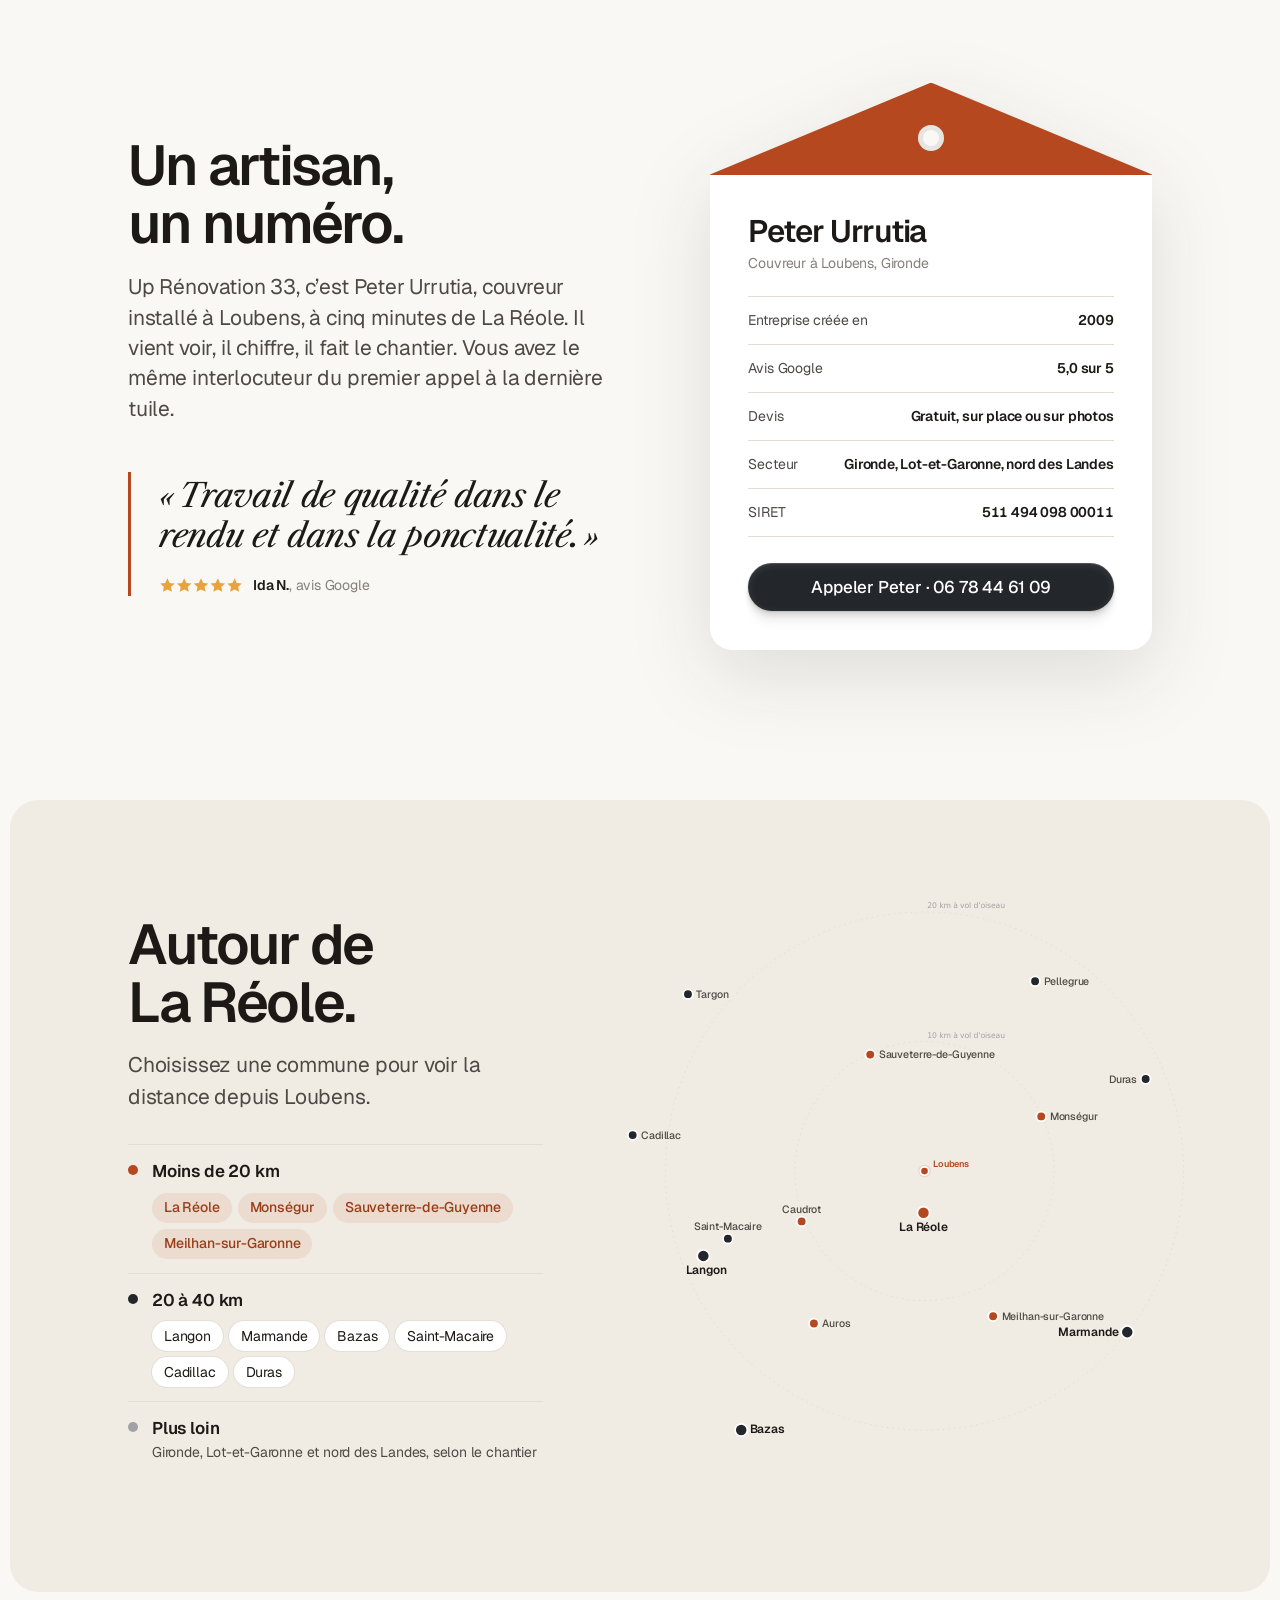
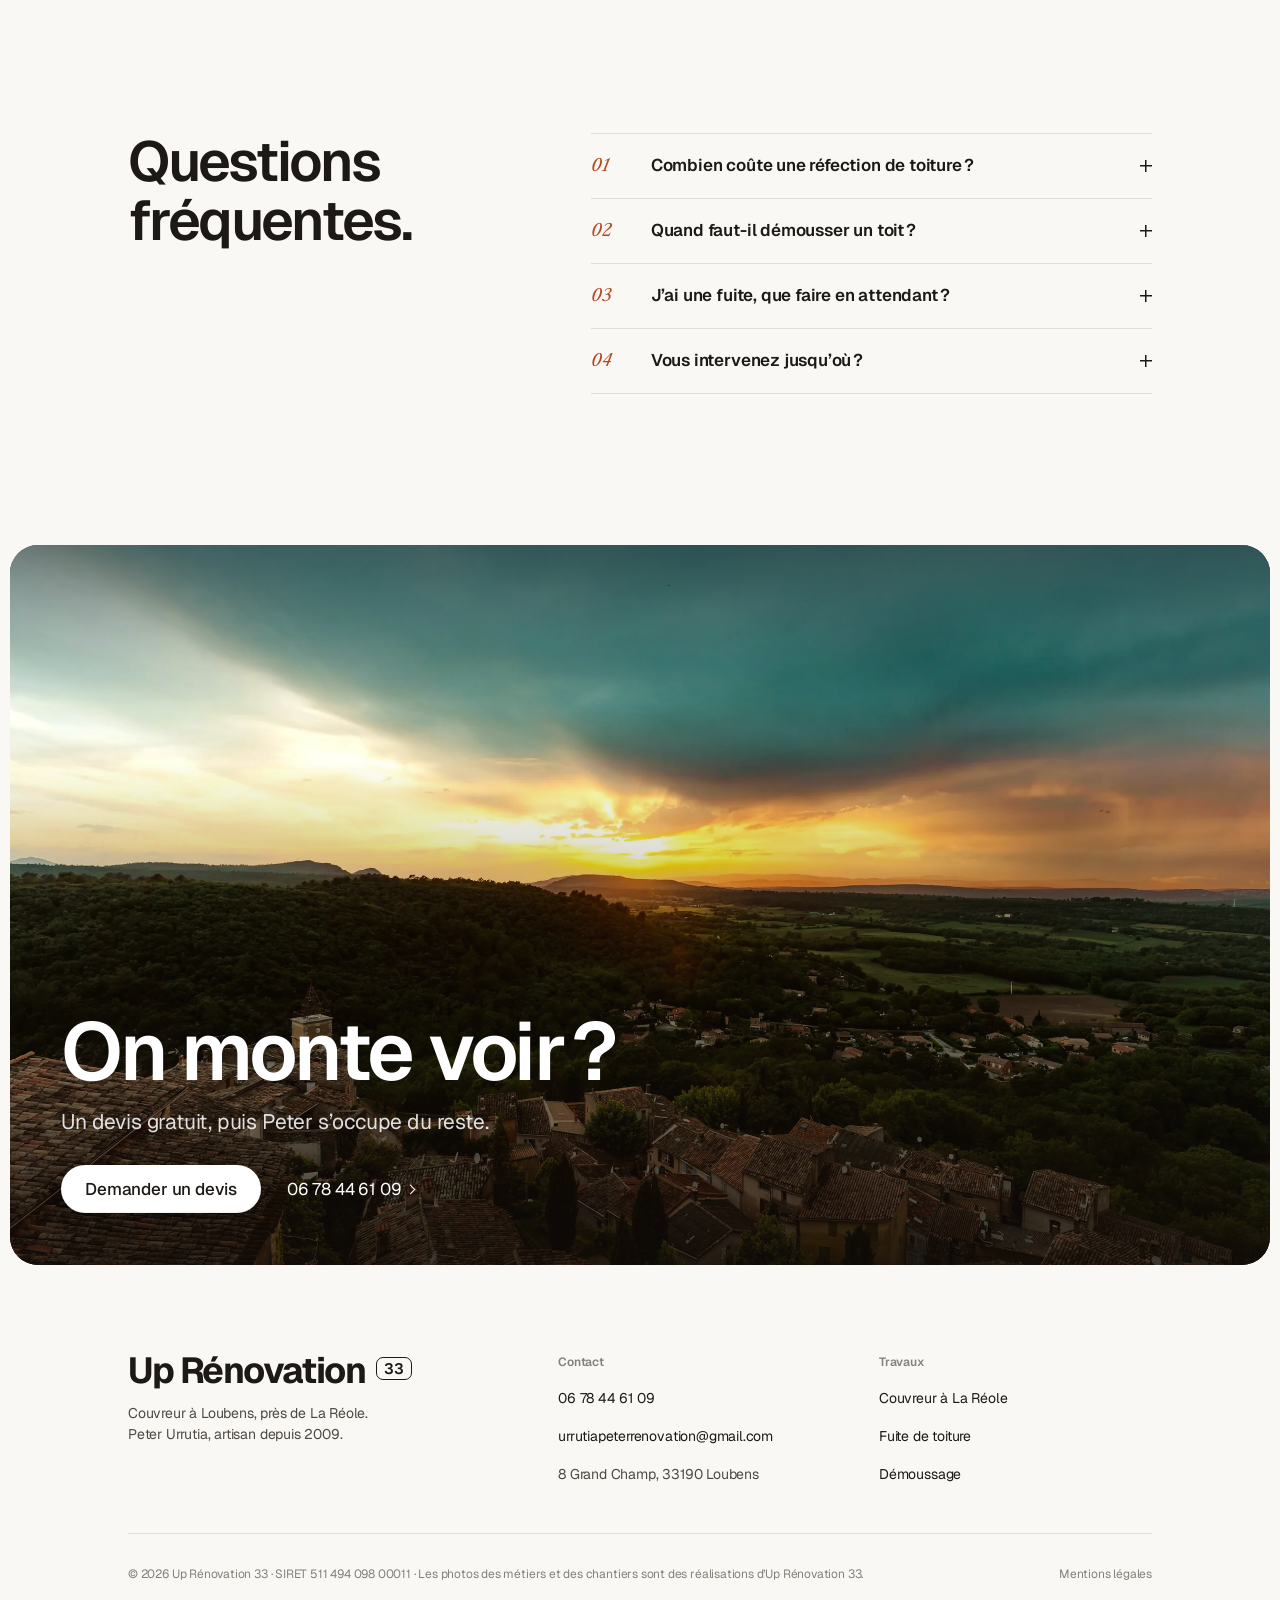
==== commit c61d753e: "Design : bande de photos de chantier, tuiles canal pleines au-dessus des devis, espacements resserré" ====
--- a/index.html
+++ b/index.html
@@ -21,7 +21,7 @@
 <link href="https://fonts.googleapis.com/css2?family=Geist:wght@400;500;600;700&family=Libre+Caslon+Text:ital@1&display=swap" rel="stylesheet">
 <link rel="preload" as="image" href="assets/img/hero.webp" imagesrcset="assets/img/hero-1600.webp 1600w, assets/img/hero.webp 2400w" imagesizes="100vw" media="(min-width: 735px)">
 <link rel="preload" as="image" href="assets/img/hero-m.webp" media="(max-width: 734px)">
-<link rel="stylesheet" href="styles.css?v=202611041700">
+<link rel="stylesheet" href="styles.css?v=202611041900">
 <script type="application/ld+json">
 {
   "@context": "https://schema.org",
@@ -85,7 +85,7 @@
 <section class="trades" id="metiers" aria-labelledby="trades-t">
   <div class="wrap trades-in">
     <div class="trades-side">
-      <h2 id="trades-t" class="reveal">Du faîtage à la façade.</h2>
+      <h2 id="trades-t" class="reveal">Du faîtage à la&nbsp;façade.</h2>
       <p class="reveal">Six métiers, un seul artisan. Celui qui vous fait le devis est celui qui monte sur le toit.</p>
       <figure class="tprev" aria-hidden="true">
         <img src="assets/img/m-couverture.webp" alt="" width="900" height="1200" loading="lazy">
@@ -130,6 +130,14 @@
       </a></li>
     </ul>
   </div>
+</section>
+
+<!-- Ses chantiers : de vraies photos, en bande -->
+<section class="shots" aria-label="Photos de chantiers">
+  <figure class="reveal"><img src="assets/img/c-4.webp" alt="Toiture en tuiles canal terminée à La Réole, faîtage neuf" loading="lazy" width="1000" height="750"><figcaption>La Réole, couverture refaite</figcaption></figure>
+  <figure class="reveal"><img src="assets/img/c-3.webp" alt="Chevrons neufs posés dans la charpente" loading="lazy" width="900" height="1200"><figcaption>Chevrons remplacés</figcaption></figure>
+  <figure class="reveal"><img src="assets/img/f-apres.webp" alt="Pignon de maison nettoyé et repeint" loading="lazy" width="900" height="1601"><figcaption>Pignon nettoyé et repeint</figcaption></figure>
+  <figure class="reveal"><img src="assets/img/c-1.webp" alt="Toiture découverte, voliges anciennes à nu" loading="lazy" width="900" height="1200"><figcaption>Dépose avant réfection</figcaption></figure>
 </section>
 
 <div class="tuiles" aria-hidden="true"></div>
@@ -179,7 +187,7 @@
 <section class="about" aria-labelledby="about-t">
   <div class="wrap about-grid">
     <div class="about-txt">
-      <h2 id="about-t" class="reveal">Un artisan, un numéro.</h2>
+      <h2 id="about-t" class="reveal">Un artisan, un&nbsp;numéro.</h2>
       <p class="reveal">Up Rénovation 33, c’est Peter Urrutia, couvreur installé à Loubens, à cinq minutes de La Réole. Il vient voir, il chiffre, il fait le chantier. Vous avez le même interlocuteur du premier appel à la dernière tuile.</p>
       <figure class="review reveal">
         <blockquote><p>«&#8239;Travail de qualité dans le rendu et dans la ponctualité.&#8239;»</p></blockquote>
@@ -210,7 +218,7 @@
 <section class="zone" id="zone" aria-labelledby="zone-t">
   <div class="wrap zone-in">
     <div>
-      <h2 id="zone-t" class="reveal">Autour de La Réole.</h2>
+      <h2 id="zone-t" class="reveal">Autour de La&nbsp;Réole.</h2>
       <p class="reveal">Choisissez une commune pour voir la distance depuis Loubens.</p>
       <ul class="legend">
         <li><i class="k-near"></i><b>Moins de 20&nbsp;km</b><span class="chips"><em>La Réole</em><em>Monségur</em><em>Sauveterre-de-Guyenne</em><em>Meilhan-sur-Garonne</em></span></li>
--- a/styles.css
+++ b/styles.css
@@ -111,7 +111,7 @@
 .head p { margin-top: 16px; font-size: var(--t4); line-height: 1.38; letter-spacing: .011em; color: var(--ink-2); }
 
 /* Métiers */
-.trades { padding-block: var(--space); }
+.trades { padding-block: var(--space) clamp(56px, 6vw, 88px); }
 .grid { list-style: none; margin: 0; padding: 0; display: grid; grid-template-columns: repeat(3, 1fr); gap: 48px 24px; }
 .grid img { width: 100%; aspect-ratio: 4 / 3; object-fit: cover; border-radius: 18px; }
 .grid h3 { margin-top: 18px; font-size: var(--t4); font-weight: 600; letter-spacing: -.02em; }
@@ -140,7 +140,7 @@
 .quote-client footer { margin-top: 12px; font-size: var(--t6); color: var(--mute); }
 
 /* Devis */
-.quote { padding-block: var(--space); background: var(--navy); color: #fff; margin: 0 10px; border-radius: 28px; }
+.quote { padding-block: clamp(72px, 8vw, 112px); background: var(--navy); color: #fff; margin: 0 10px; border-radius: 28px; }
 .quote .head p { color: rgba(255, 255, 255, .72); }
 .quote .path { color: var(--ink); }
 .paths { display: grid; grid-template-columns: 1fr 1fr; gap: 24px; align-items: stretch; }
@@ -235,7 +235,7 @@
 .facts dd { margin-top: 10px; color: var(--ink-2); max-width: 26ch; }
 
 /* Zone */
-.zone { padding-block: var(--space); background: var(--gray); margin: 10px 10px 0; border-radius: 28px; }
+.zone { padding-block: clamp(80px, 9vw, 128px); background: var(--gray); margin: 10px 10px 0; border-radius: 28px; }
 .zone-in { display: grid; grid-template-columns: .85fr 1.15fr; gap: 48px; align-items: center; }
 .zone-in > div > p { margin-top: 16px; font-size: var(--t4); color: var(--ink-2); }
 .legend { list-style: none; margin: 32px 0 0; padding: 0; }
@@ -444,8 +444,14 @@
 }
 .tlist a:active .tname { color: var(--blue-hover); }
 
+/* Bande de photos de chantier, pleine largeur */
+.shots { display: grid; grid-template-columns: 1.5fr 1fr 1fr 1.2fr; gap: 10px; padding: 0 10px; margin-bottom: clamp(72px, 9vw, 120px); }
+.shots figure { margin: 0; position: relative; }
+.shots img { width: 100%; height: clamp(300px, 34vw, 480px); object-fit: cover; border-radius: 22px; }
+.shots figcaption { position: absolute; left: 14px; bottom: 14px; padding: 6px 12px; border-radius: 980px; background: rgba(255, 255, 255, .88); -webkit-backdrop-filter: saturate(180%) blur(12px); backdrop-filter: saturate(180%) blur(12px); font-size: var(--t7); font-weight: 600; color: var(--ink); }
+
 /* Une rangée de tuiles canal vues de bout : la signature du métier, en filet */
-.tuiles { height: 22px; margin: 0 10px; background: url("data:image/svg+xml,%3Csvg xmlns='http://www.w3.org/2000/svg' width='44' height='22' viewBox='0 0 44 22'%3E%3Cpath d='M0 22V12a11 11 0 0 1 22 0v10M22 22V12a11 11 0 0 1 22 0v10' fill='none' stroke='%23B5481F' stroke-width='1.6'/%3E%3Cpath d='M11 22v-4a11 11 0 0 1 22 0v4' fill='none' stroke='%23B5481F' stroke-opacity='.35' stroke-width='1.2'/%3E%3C/svg%3E") repeat-x left bottom / 44px 22px; opacity: .9; }
+.tuiles { height: 16px; margin: 0 38px; background: url("data:image/svg+xml,%3Csvg xmlns='http://www.w3.org/2000/svg' width='36' height='16' viewBox='0 0 36 16'%3E%3Cpath d='M-9 16a9 9 0 0 1 18 0zM27 16a9 9 0 0 1 18 0z' fill='%238E3A19'/%3E%3Cpath d='M8 16a10 10 0 0 1 20 0z' fill='%23B5481F'/%3E%3Cpath d='M11 13.5a7.5 7.5 0 0 1 6-5' fill='none' stroke='%23fff' stroke-opacity='.28' stroke-width='1.4' stroke-linecap='round'/%3E%3C/svg%3E") repeat-x left bottom / 36px 16px; -webkit-mask-image: linear-gradient(90deg, transparent, #000 28px, #000 calc(100% - 28px), transparent); mask-image: linear-gradient(90deg, transparent, #000 28px, #000 calc(100% - 28px), transparent); }
 
 /* À propos : le texte et l'avis à gauche, la fiche de l'artisan (en forme de maison) à droite */
 .about-grid { display: grid; grid-template-columns: 1.1fr 1fr; gap: 56px 96px; align-items: center; }
@@ -513,7 +519,11 @@
   .tlist img { width: 56px; height: 56px; border-radius: 12px; }
   .tname { font-size: 1.375rem; }
   .tgo { width: 18px; padding: 0; border: 0; font-size: 0; justify-content: flex-end; color: var(--blue); }
-  .tuiles { margin: 0 6px; }
+  .tuiles { margin: 0 28px; }
+  .shots { display: flex; overflow-x: auto; scroll-snap-type: x mandatory; gap: 8px; padding: 0 6px; scroll-padding-inline: 6px; scrollbar-width: none; }
+  .shots::-webkit-scrollbar { display: none; }
+  .shots figure { flex: 0 0 78%; scroll-snap-align: start; }
+  .shots img { height: 340px; border-radius: 18px; }
   .review { padding-left: 20px; }
   .fiche { padding-top: 72px; }
   .fiche::before { height: 80px; }
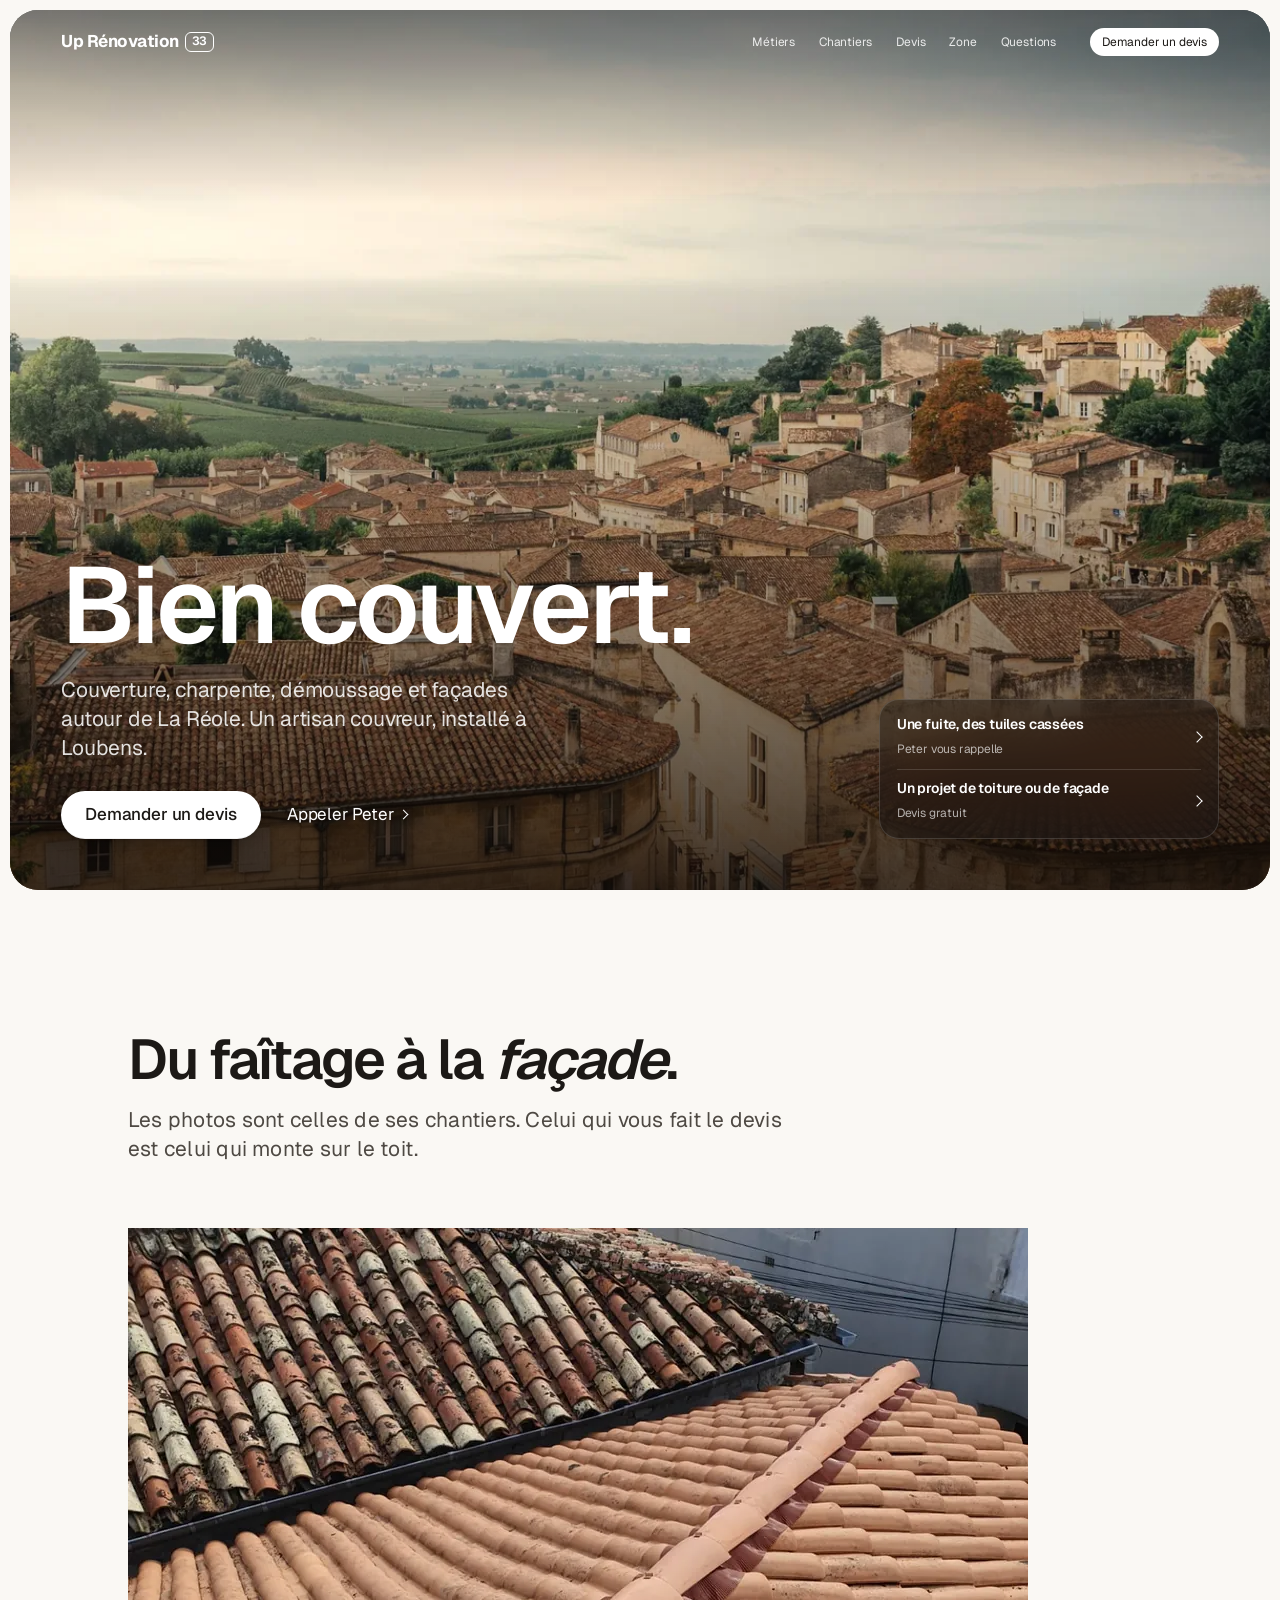
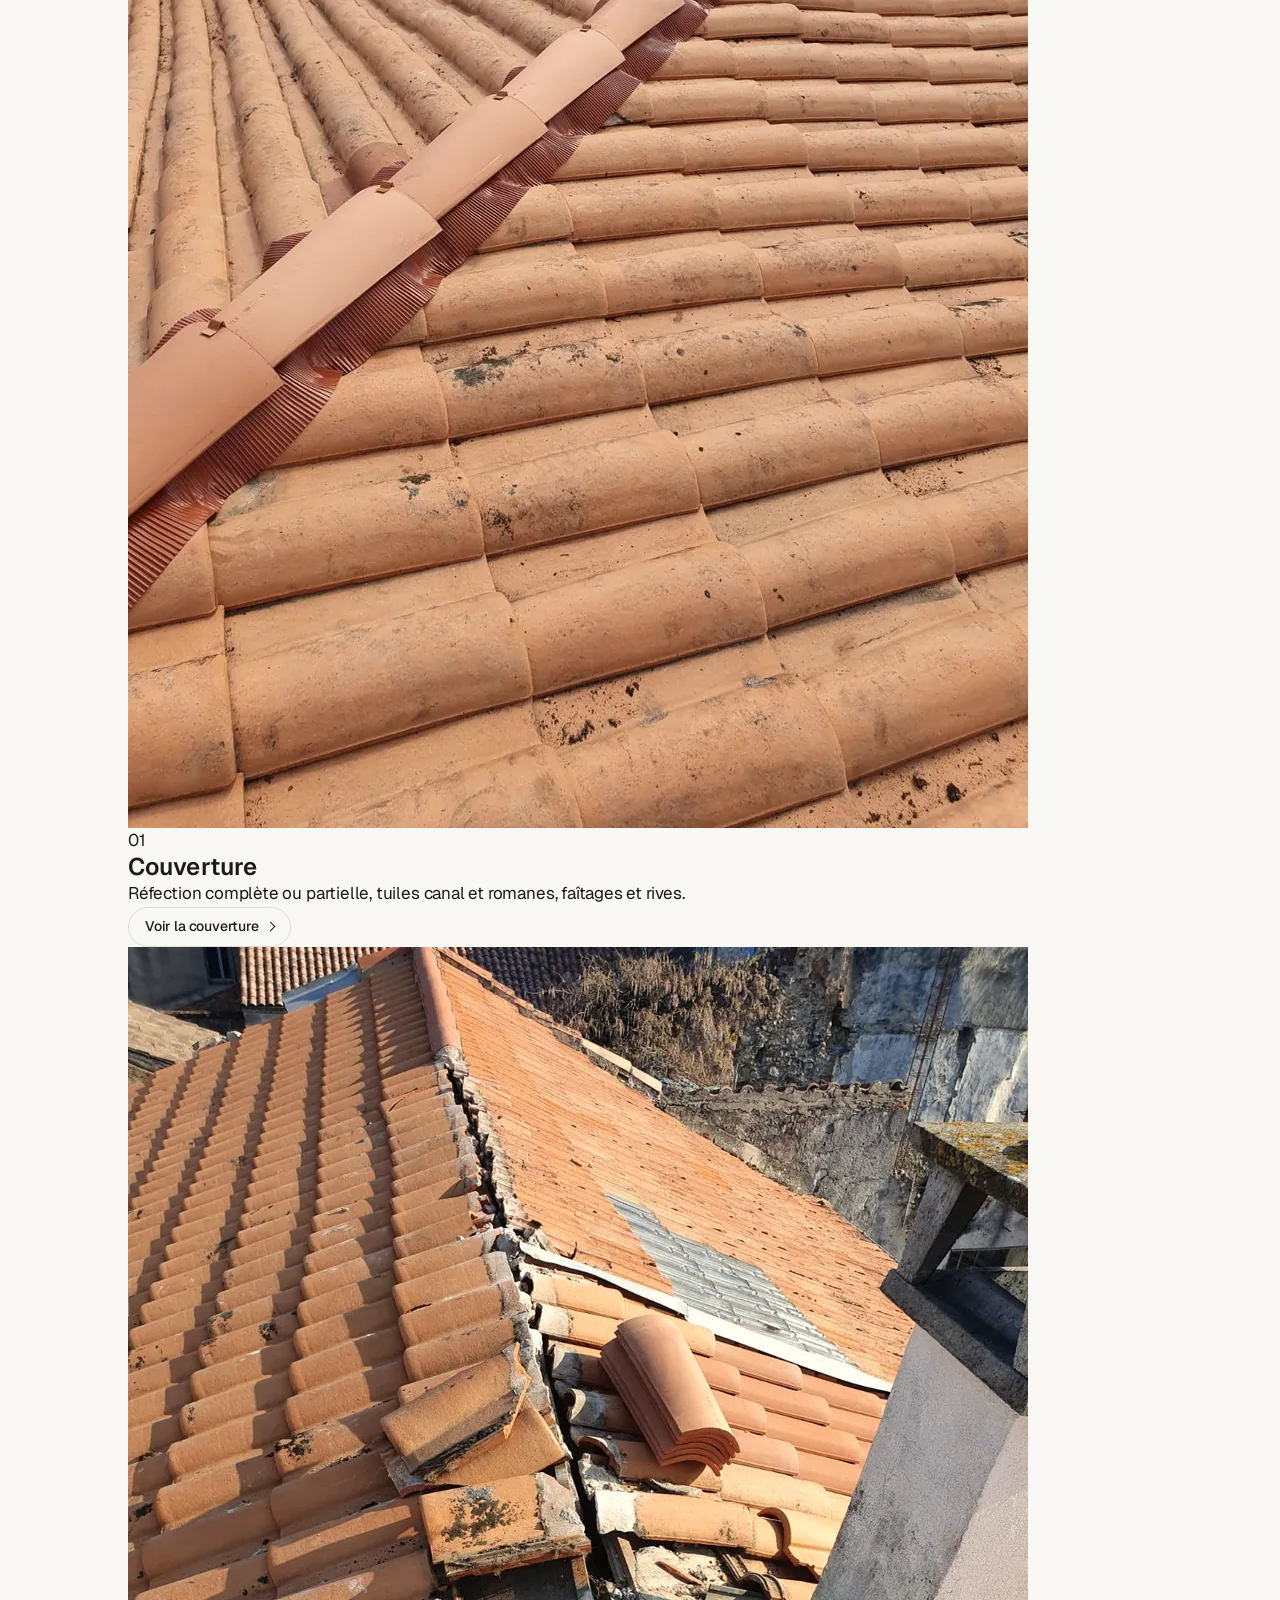
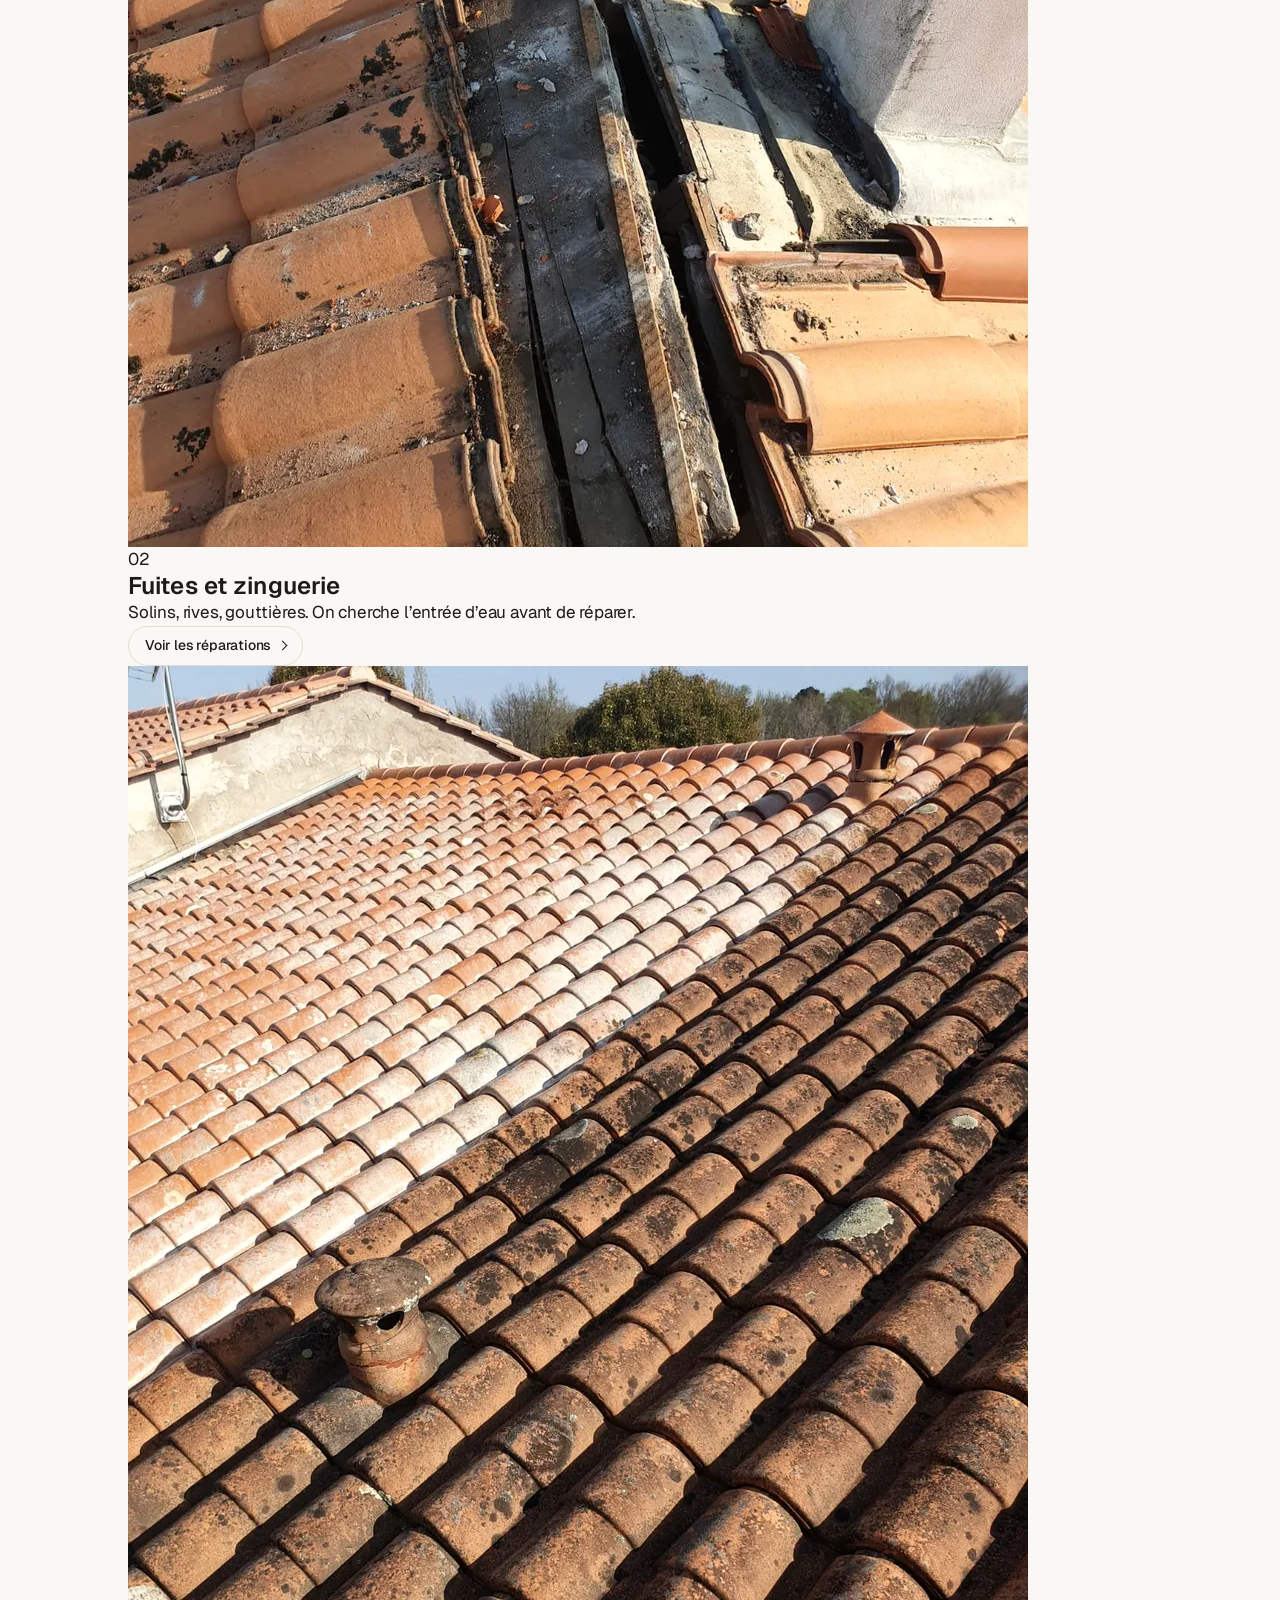
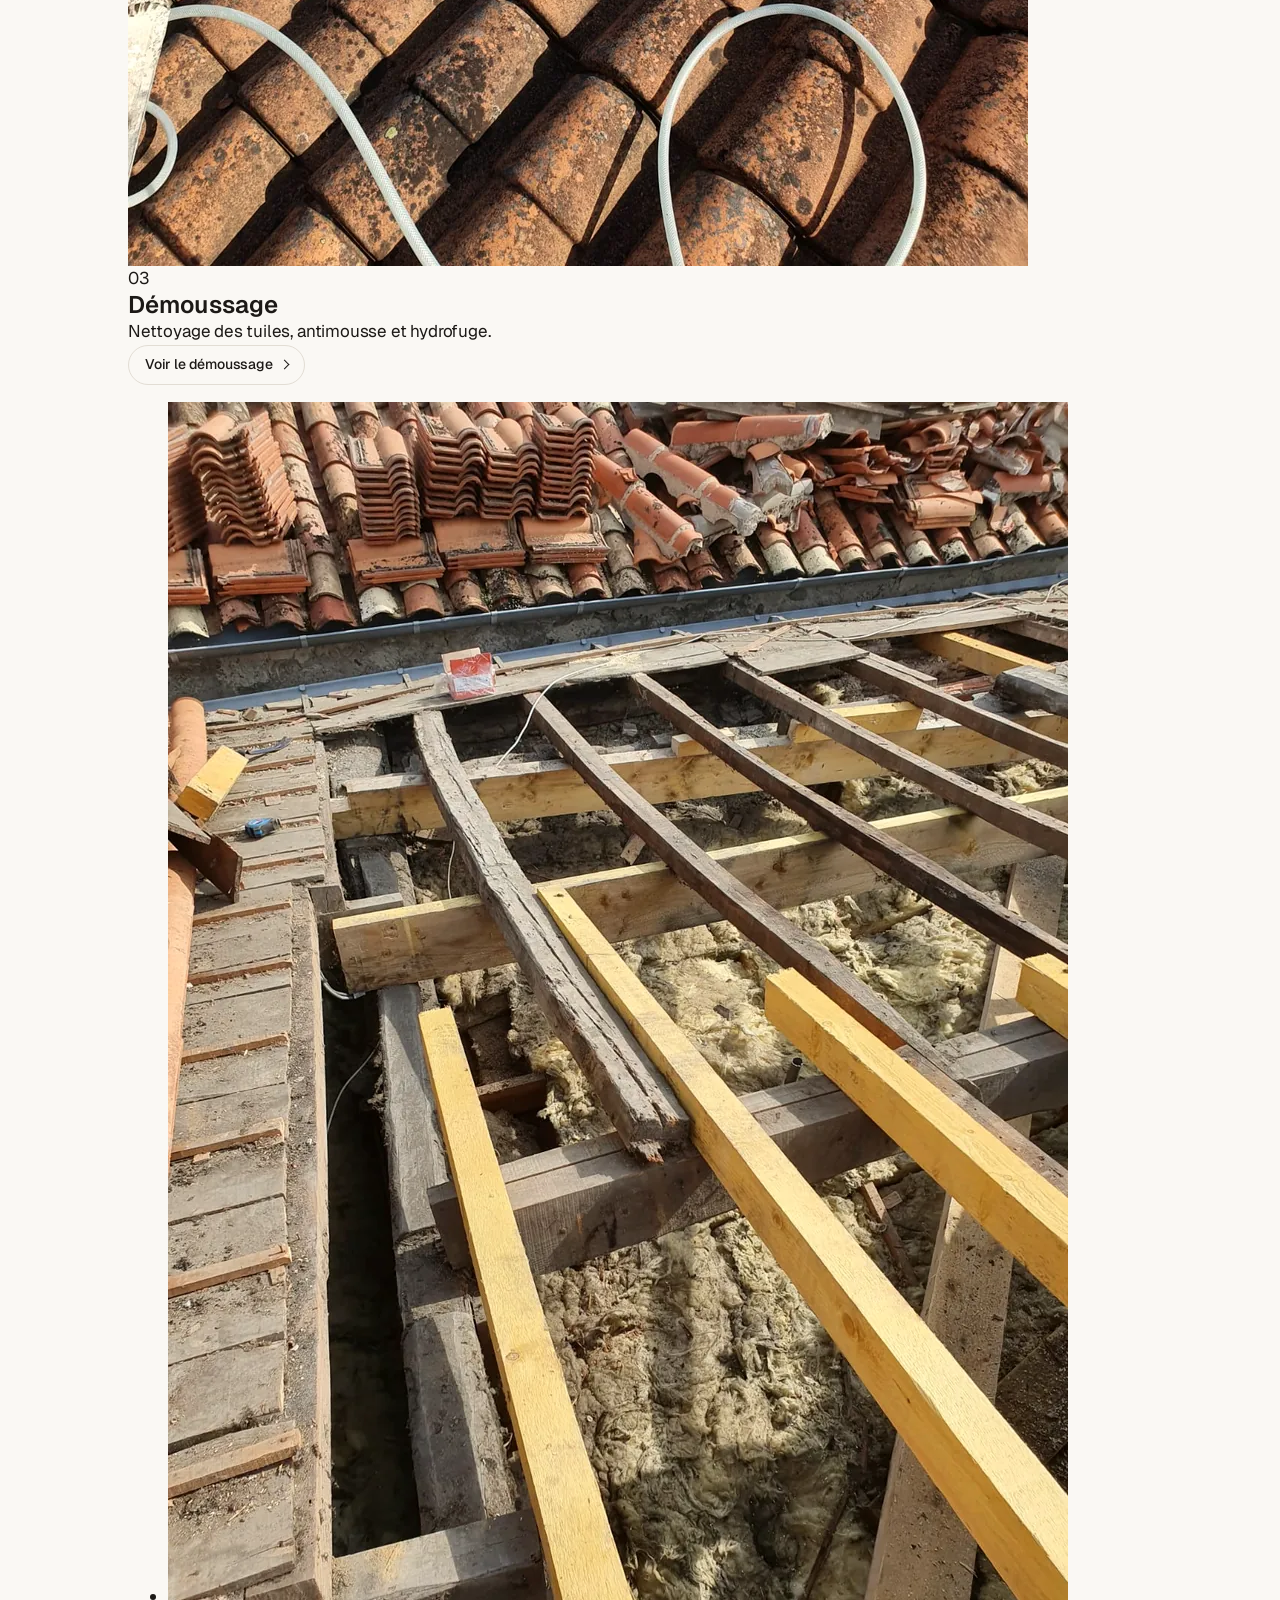
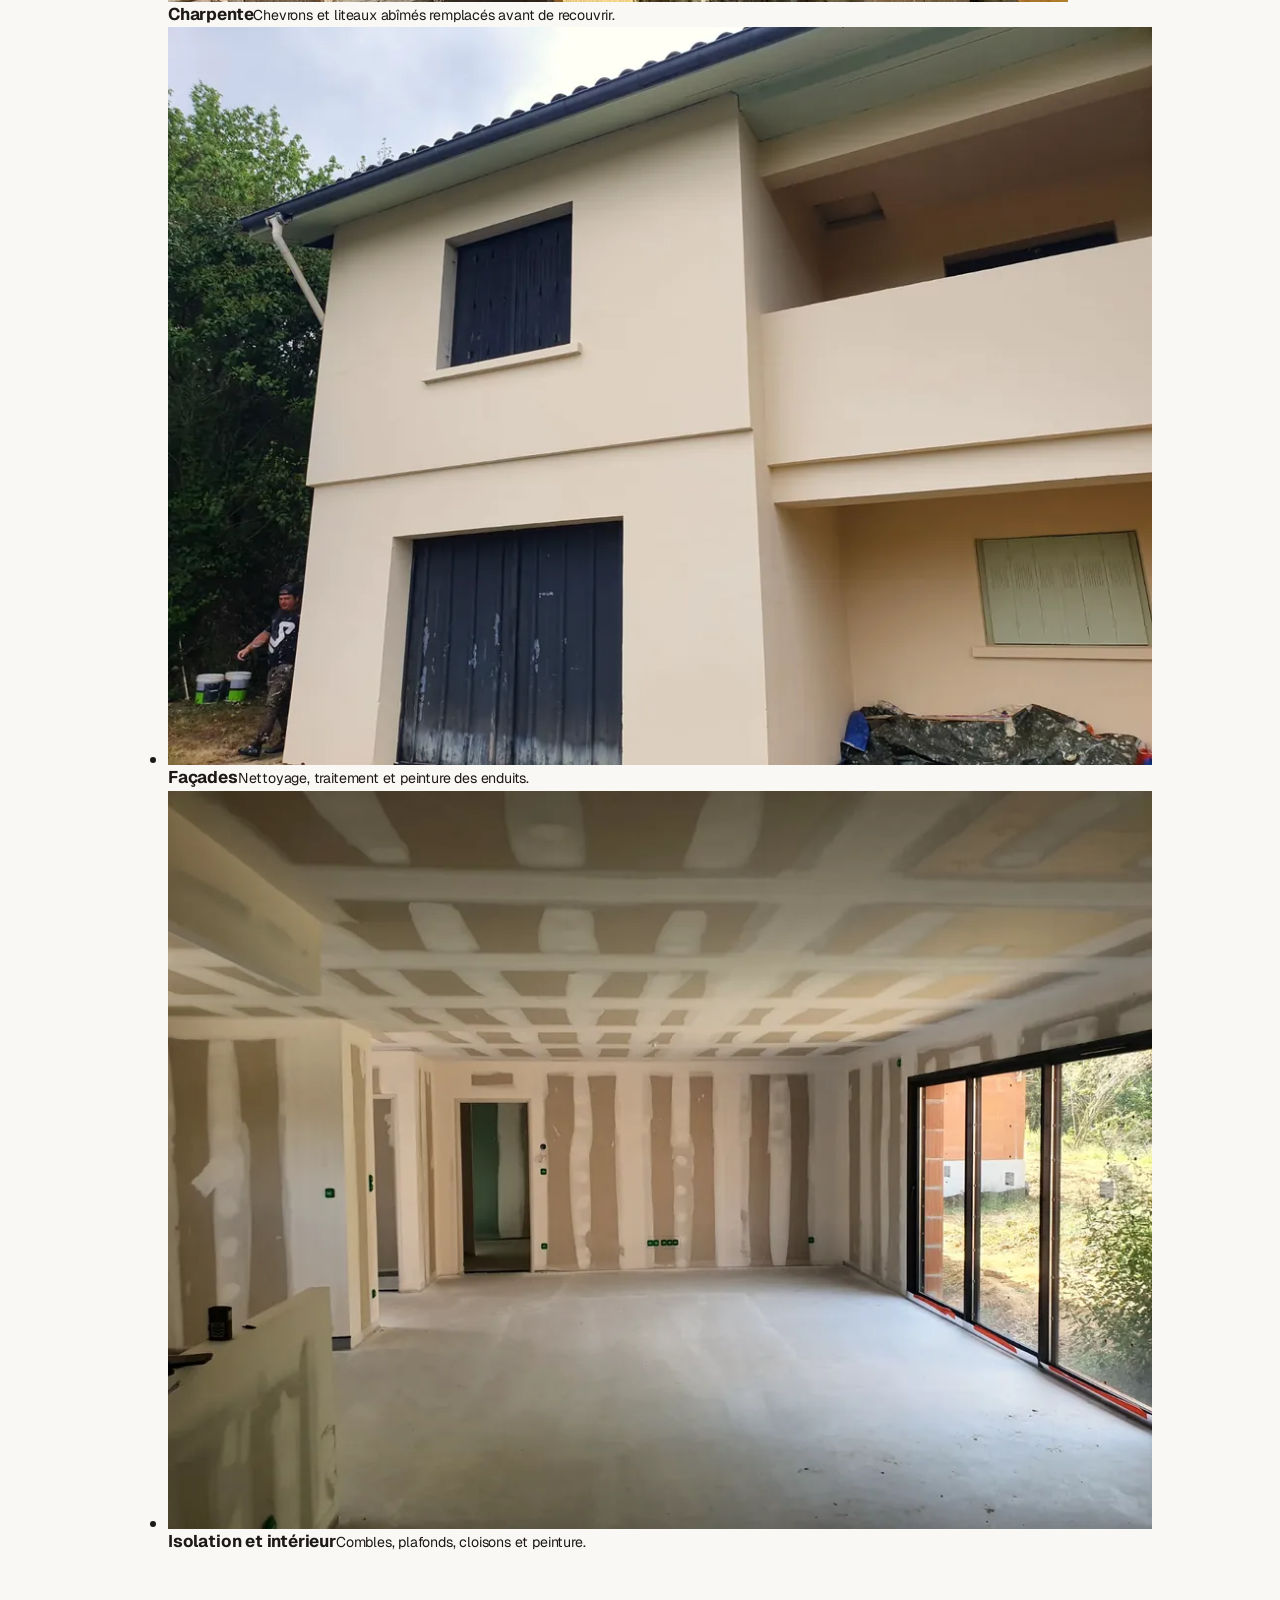
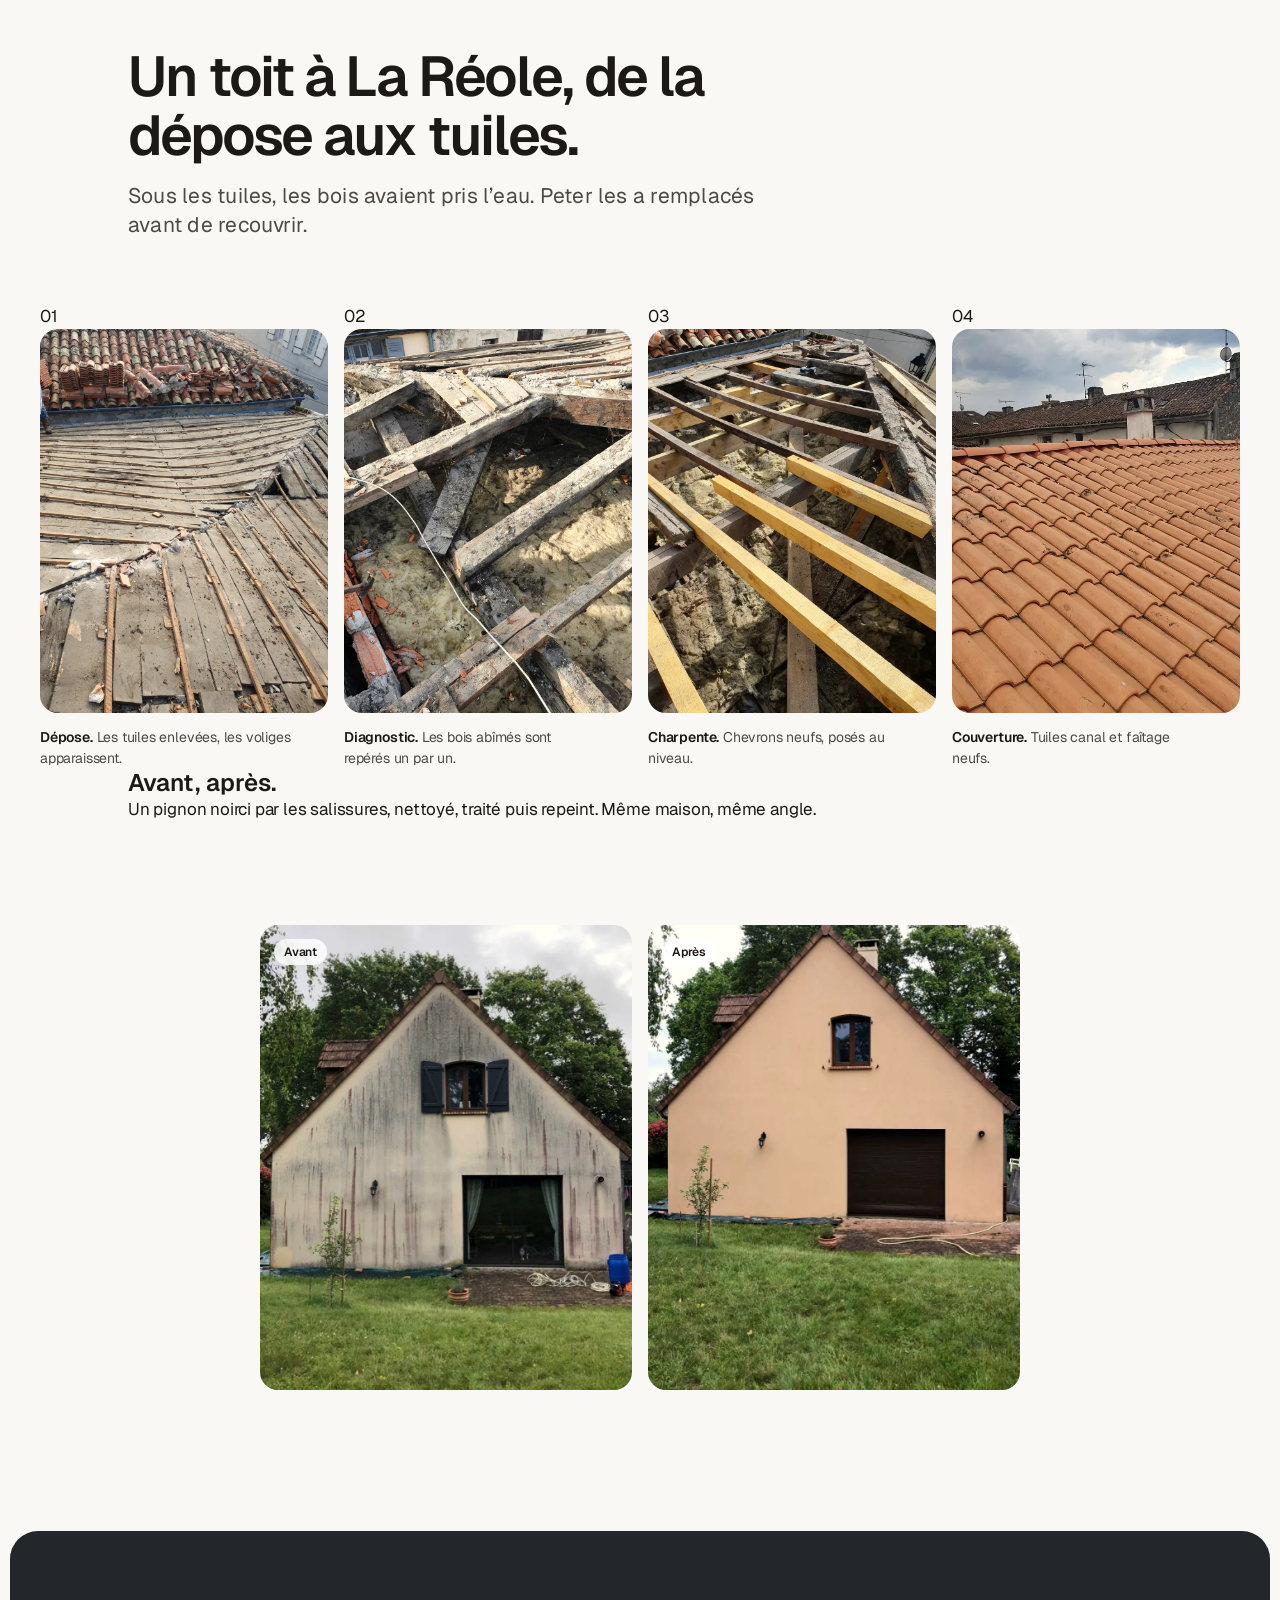
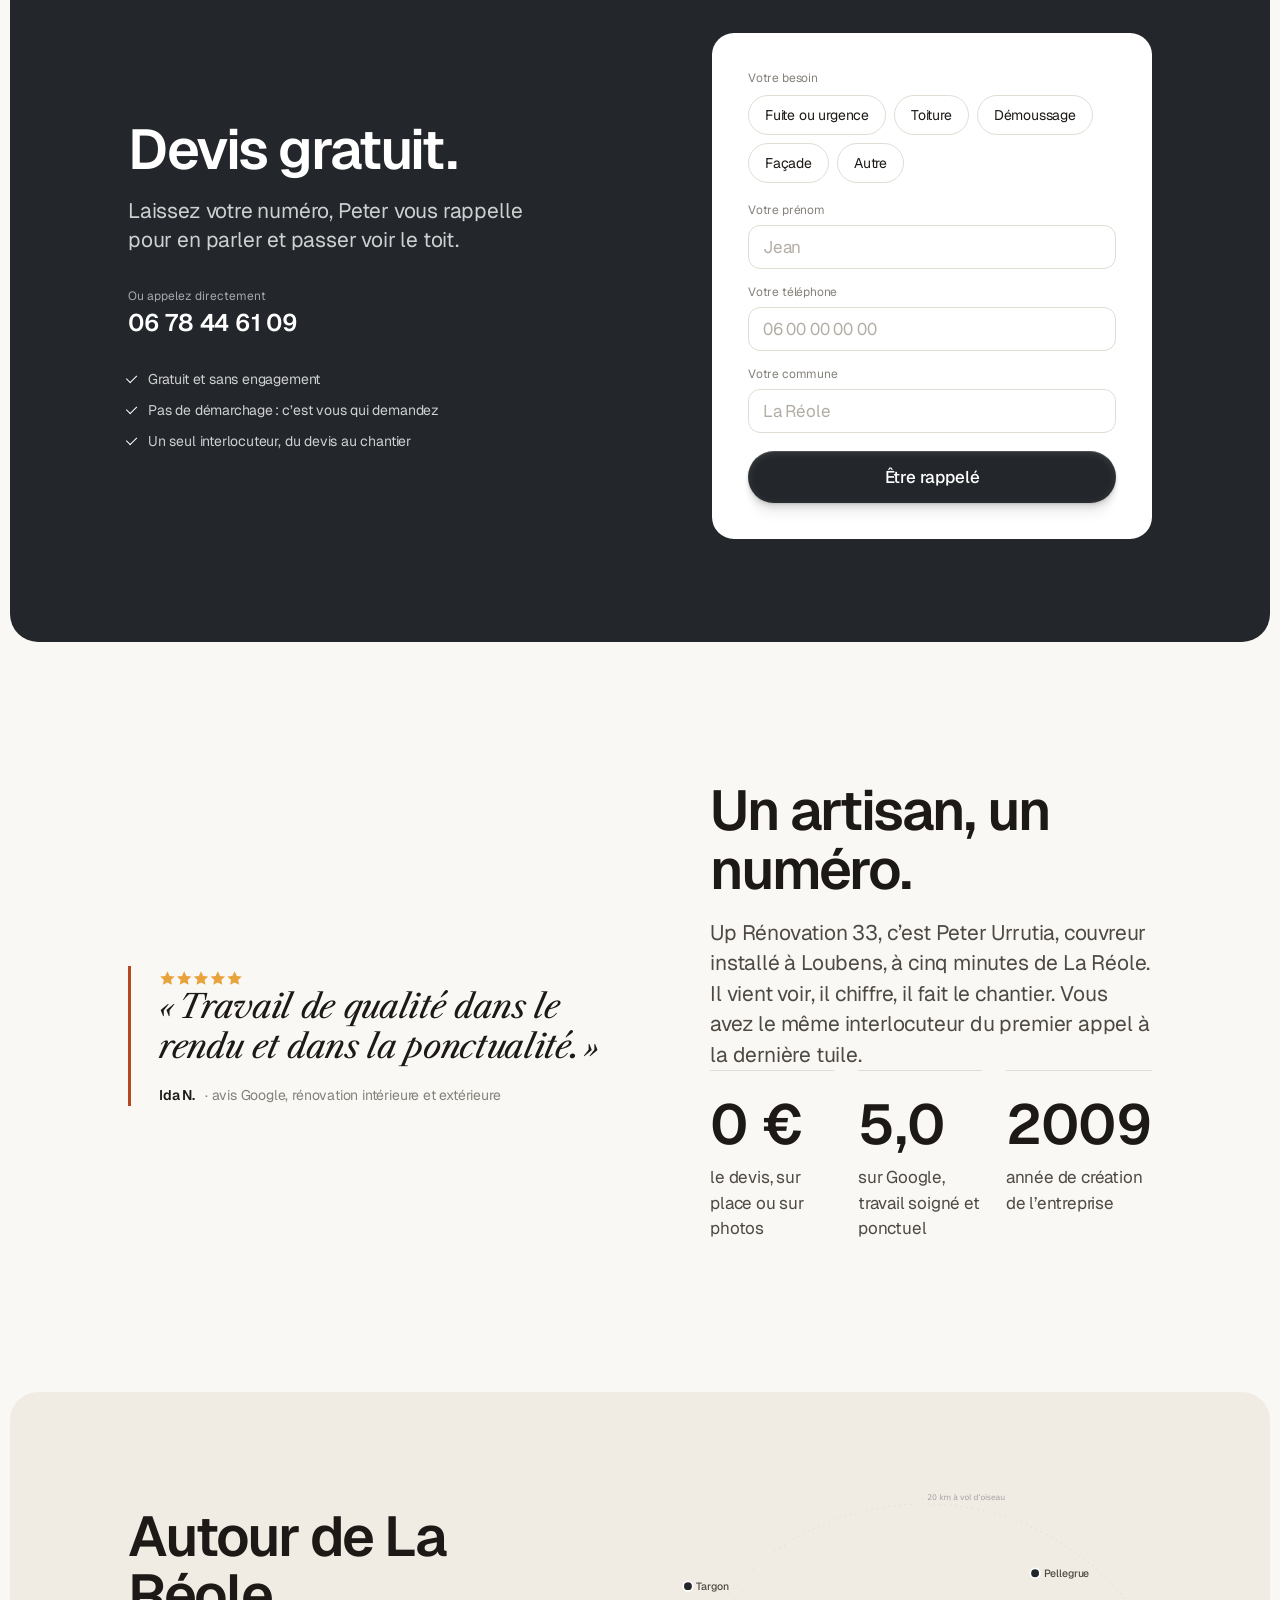
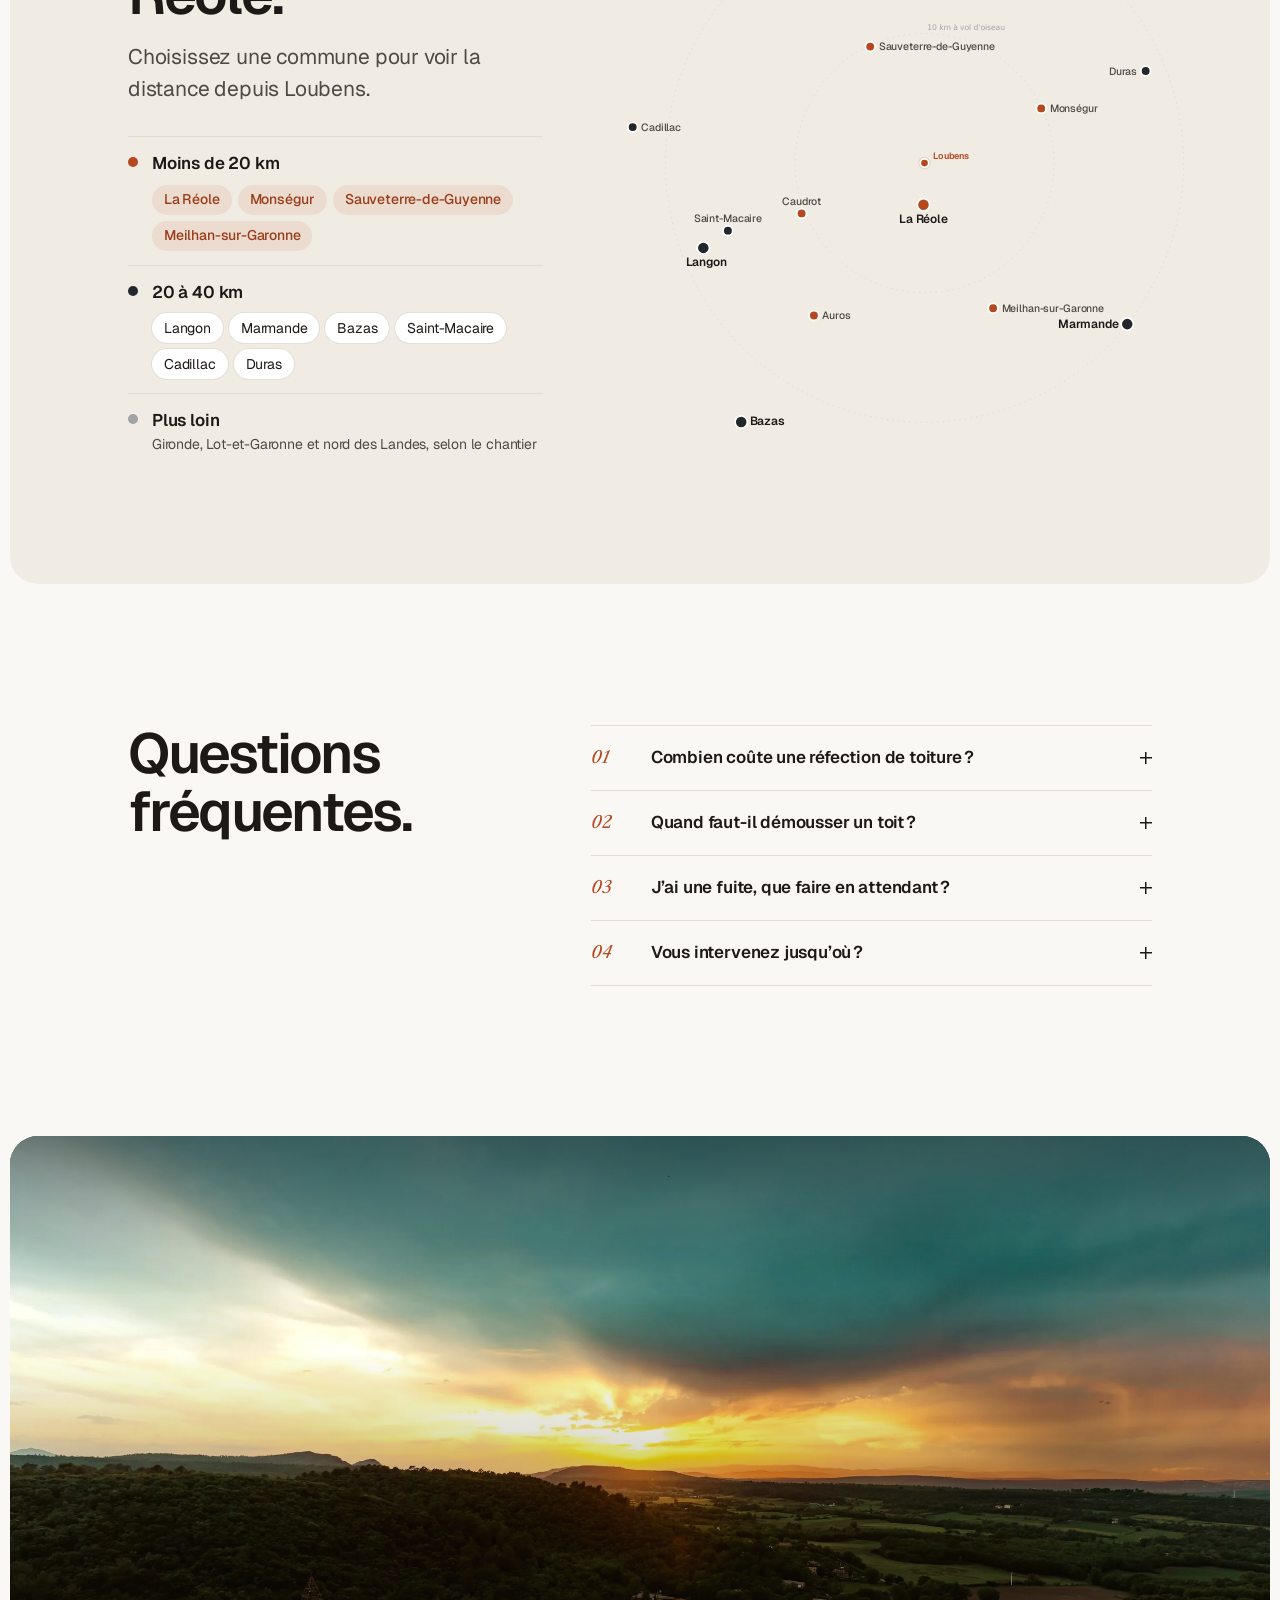
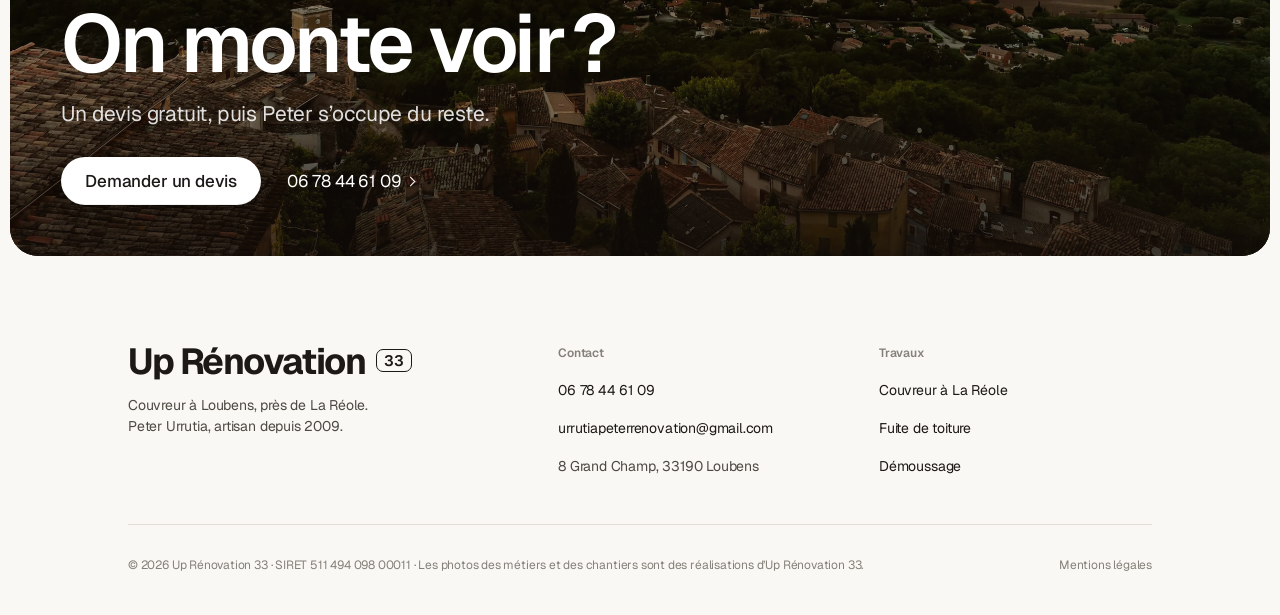
==== commit 7cdfbfaa: "Formulaires branchés : clé Web3Forms de Peter Co-Authored-By: Claude Opus 5.5 <noreply@anthropic.com" ====
--- a/index.html
+++ b/index.html
@@ -21,7 +21,7 @@
 <link href="https://fonts.googleapis.com/css2?family=Geist:wght@400;500;600;700&family=Libre+Caslon+Text:ital@1&display=swap" rel="stylesheet">
 <link rel="preload" as="image" href="assets/img/hero.webp" imagesrcset="assets/img/hero-1600.webp 1600w, assets/img/hero.webp 2400w" imagesizes="100vw" media="(min-width: 735px)">
 <link rel="preload" as="image" href="assets/img/hero-m.webp" media="(max-width: 734px)">
-<link rel="stylesheet" href="styles.css?v=202611041900">
+<link rel="stylesheet" href="styles.css?v=202611041500">
 <script type="application/ld+json">
 {
   "@context": "https://schema.org",
@@ -47,6 +47,7 @@
     <a class="nav-logo" href="#top" aria-label="Up Rénovation 33, accueil"><span class="mark">Up Rénovation</span><span class="mark-n">33</span></a>
     <nav class="nav-links" aria-label="Navigation principale">
       <a href="#metiers">Métiers</a>
+      <a href="#chantiers">Chantiers</a>
       <a href="#devis">Devis</a>
       <a href="#zone">Zone</a>
       <a href="#questions">Questions</a>
@@ -81,66 +82,77 @@
   </div>
 </section>
 
-<!-- Métiers : un index, l'aperçu photo suit la ligne survolée -->
+<!-- Métiers -->
 <section class="trades" id="metiers" aria-labelledby="trades-t">
-  <div class="wrap trades-in">
-    <div class="trades-side">
-      <h2 id="trades-t" class="reveal">Du faîtage à la&nbsp;façade.</h2>
-      <p class="reveal">Six métiers, un seul artisan. Celui qui vous fait le devis est celui qui monte sur le toit.</p>
-      <figure class="tprev" aria-hidden="true">
-        <img src="assets/img/m-couverture.webp" alt="" width="900" height="1200" loading="lazy">
-      </figure>
-    </div>
-    <ul class="tlist">
-      <li><a href="/couvreur-la-reole/" data-img="assets/img/m-couverture.webp">
-        <img src="assets/img/m-couverture.webp" alt="" loading="lazy" width="900" height="1200">
-        <span class="tname">Couverture</span>
-        <span class="tdesc">Réfection complète ou partielle, tuiles canal et romanes, faîtages et rives.</span>
-        <span class="tgo">Voir</span>
-      </a></li>
-      <li><a href="/reparation-fuite-toiture/" data-img="assets/img/m-etancheite.webp">
-        <img src="assets/img/m-etancheite.webp" alt="" loading="lazy" width="900" height="1200">
-        <span class="tname">Fuites et zinguerie</span>
-        <span class="tdesc">Solins, rives, gouttières. On cherche l’entrée d’eau avant de réparer.</span>
-        <span class="tgo">Voir</span>
-      </a></li>
-      <li><a href="/demoussage-toiture/" data-img="assets/img/m-demoussage.webp">
-        <img src="assets/img/m-demoussage.webp" alt="" loading="lazy" width="900" height="1200">
-        <span class="tname">Démoussage</span>
-        <span class="tdesc">Nettoyage des tuiles, antimousse et hydrofuge.</span>
-        <span class="tgo">Voir</span>
-      </a></li>
-      <li><a href="#devis" data-go="Toiture" data-img="assets/img/m-charpente.webp">
-        <img src="assets/img/m-charpente.webp" alt="" loading="lazy" width="900" height="1200">
-        <span class="tname">Charpente</span>
-        <span class="tdesc">Chevrons et liteaux abîmés remplacés avant de recouvrir.</span>
-        <span class="tgo">Devis</span>
-      </a></li>
-      <li><a href="#devis" data-go="Façade" data-img="assets/img/m-facade.webp">
-        <img src="assets/img/m-facade.webp" alt="" loading="lazy" width="1000" height="750">
-        <span class="tname">Façades</span>
-        <span class="tdesc">Nettoyage, traitement et peinture des enduits.</span>
-        <span class="tgo">Devis</span>
-      </a></li>
-      <li><a href="#devis" data-go="Autre" data-img="assets/img/m-isolation.webp">
-        <img src="assets/img/m-isolation.webp" alt="" loading="lazy" width="1000" height="750">
-        <span class="tname">Isolation et intérieur</span>
-        <span class="tdesc">Combles, plafonds, cloisons et peinture.</span>
-        <span class="tgo">Devis</span>
-      </a></li>
+  <div class="wrap">
+    <div class="head head-split">
+      <h2 id="trades-t" class="reveal">Du faîtage à la <em>façade</em>.</h2>
+      <p class="reveal">Les photos sont celles de ses chantiers. Celui qui vous fait le devis est celui qui monte sur le toit.</p>
+    </div>
+    <div class="trades-grid">
+      <a class="tcard tcard-xl reveal" href="/couvreur-la-reole/">
+        <img src="assets/img/m-couverture.webp" alt="Faîtage neuf sur une toiture en tuiles canal" loading="lazy" width="900" height="1200">
+        <div class="tcard-in">
+          <span class="tnum">01</span>
+          <h3>Couverture</h3>
+          <p>Réfection complète ou partielle, tuiles canal et romanes, faîtages et rives.</p>
+          <span class="tgo">Voir la couverture</span>
+        </div>
+      </a>
+      <a class="tcard reveal" href="/reparation-fuite-toiture/">
+        <img src="assets/img/m-etancheite.webp" alt="Rive de toiture en cours de reprise contre un mur" loading="lazy" width="900" height="1200">
+        <div class="tcard-in">
+          <span class="tnum">02</span>
+          <h3>Fuites et zinguerie</h3>
+          <p>Solins, rives, gouttières. On cherche l’entrée d’eau avant de réparer.</p>
+          <span class="tgo">Voir les réparations</span>
+        </div>
+      </a>
+      <a class="tcard reveal" href="/demoussage-toiture/">
+        <img src="assets/img/m-demoussage.webp" alt="Toiture à moitié démoussée, la partie nettoyée retrouve sa couleur" loading="lazy" width="900" height="1200">
+        <div class="tcard-in">
+          <span class="tnum">03</span>
+          <h3>Démoussage</h3>
+          <p>Nettoyage des tuiles, antimousse et hydrofuge.</p>
+          <span class="tgo">Voir le démoussage</span>
+        </div>
+      </a>
+    </div>
+    <ul class="also" aria-label="Autres travaux">
+      <li class="reveal"><a href="#devis" data-go="Toiture"><img src="assets/img/m-charpente.webp" alt="" loading="lazy" width="900" height="1200"><span><b>Charpente</b><small>Chevrons et liteaux abîmés remplacés avant de recouvrir.</small></span><i aria-hidden="true"></i></a></li>
+      <li class="reveal"><a href="#devis" data-go="Façade"><img src="assets/img/m-facade.webp" alt="" loading="lazy" width="1000" height="750"><span><b>Façades</b><small>Nettoyage, traitement et peinture des enduits.</small></span><i aria-hidden="true"></i></a></li>
+      <li class="reveal"><a href="#devis" data-go="Autre"><img src="assets/img/m-isolation.webp" alt="" loading="lazy" width="1000" height="750"><span><b>Isolation et intérieur</b><small>Combles, plafonds, cloisons et peinture.</small></span><i aria-hidden="true"></i></a></li>
     </ul>
   </div>
 </section>
 
-<!-- Ses chantiers : de vraies photos, en bande -->
-<section class="shots" aria-label="Photos de chantiers">
-  <figure class="reveal"><img src="assets/img/c-4.webp" alt="Toiture en tuiles canal terminée à La Réole, faîtage neuf" loading="lazy" width="1000" height="750"><figcaption>La Réole, couverture refaite</figcaption></figure>
-  <figure class="reveal"><img src="assets/img/c-3.webp" alt="Chevrons neufs posés dans la charpente" loading="lazy" width="900" height="1200"><figcaption>Chevrons remplacés</figcaption></figure>
-  <figure class="reveal"><img src="assets/img/f-apres.webp" alt="Pignon de maison nettoyé et repeint" loading="lazy" width="900" height="1601"><figcaption>Pignon nettoyé et repeint</figcaption></figure>
-  <figure class="reveal"><img src="assets/img/c-1.webp" alt="Toiture découverte, voliges anciennes à nu" loading="lazy" width="900" height="1200"><figcaption>Dépose avant réfection</figcaption></figure>
-</section>
-
-<div class="tuiles" aria-hidden="true"></div>
+<!-- Un chantier, étape par étape -->
+<section class="build" id="chantiers" aria-labelledby="build-t">
+  <div class="wrap">
+    <div class="head head-split">
+      <h2 id="build-t" class="reveal">Un toit à La Réole, de la dépose aux tuiles.</h2>
+      <p class="reveal">Sous les tuiles, les bois avaient pris l’eau. Peter les a remplacés avant de recouvrir.</p>
+    </div>
+  </div>
+  <ol class="steps" aria-label="Les étapes du chantier">
+    <li><span class="sn">01</span><img src="assets/img/c-1.webp" alt="Toiture découverte, voliges anciennes à nu" loading="lazy" width="900" height="1200"><p><b>Dépose.</b> Les tuiles enlevées, les voliges apparaissent.</p></li>
+    <li><span class="sn">02</span><img src="assets/img/c-2.webp" alt="Bois de charpente abîmés par l’humidité" loading="lazy" width="900" height="1200"><p><b>Diagnostic.</b> Les bois abîmés sont repérés un par un.</p></li>
+    <li><span class="sn">03</span><img src="assets/img/c-3.webp" alt="Chevrons neufs en bois clair posés dans la charpente" loading="lazy" width="900" height="1200"><p><b>Charpente.</b> Chevrons neufs, posés au niveau.</p></li>
+    <li><span class="sn">04</span><img src="assets/img/c-4.webp" alt="Toiture terminée en tuiles canal, faîtage neuf" loading="lazy" width="1000" height="750"><p><b>Couverture.</b> Tuiles canal et faîtage neufs.</p></li>
+  </ol>
+  <div class="wrap">
+    <div class="ba reveal">
+      <div class="ba-txt">
+        <h3>Avant, après.</h3>
+        <p>Un pignon noirci par les salissures, nettoyé, traité puis repeint. Même maison, même angle.</p>
+      </div>
+      <div class="pair-ba">
+      <figure><img src="assets/img/f-avant.webp" alt="Pignon de maison noirci par les salissures, avant les travaux" loading="lazy" width="900" height="1601"><figcaption>Avant</figcaption></figure>
+      <figure><img src="assets/img/f-apres.webp" alt="Le même pignon nettoyé et repeint, après les travaux" loading="lazy" width="900" height="1601"><figcaption>Après</figcaption></figure>
+      </div>
+    </div>
+  </div>
+</section>
 
 <!-- Devis : un seul formulaire, trois champs -->
 <section class="quote" id="devis" aria-labelledby="quote-t">
@@ -186,31 +198,22 @@
 <!-- Peter -->
 <section class="about" aria-labelledby="about-t">
   <div class="wrap about-grid">
+    <figure class="review reveal">
+      <div class="stars" role="img" aria-label="5 étoiles sur 5">
+        <svg viewBox="0 0 100 20" aria-hidden="true"><g fill="currentColor"><path id="st" d="M10 1.5l2.6 5.5 6 .7-4.4 4.1 1.2 5.9L10 14.8l-5.4 2.9 1.2-5.9L1.4 7.7l6-.7z"/><use href="#st" x="20"/><use href="#st" x="40"/><use href="#st" x="60"/><use href="#st" x="80"/></g></svg>
+      </div>
+      <blockquote><p>«&#8239;Travail de qualité dans le rendu et dans la ponctualité.&#8239;»</p></blockquote>
+      <figcaption><b>Ida N.</b> · avis Google, rénovation intérieure et extérieure</figcaption>
+    </figure>
     <div class="about-txt">
-      <h2 id="about-t" class="reveal">Un artisan, un&nbsp;numéro.</h2>
+      <h2 id="about-t" class="reveal">Un artisan, un numéro.</h2>
       <p class="reveal">Up Rénovation 33, c’est Peter Urrutia, couvreur installé à Loubens, à cinq minutes de La Réole. Il vient voir, il chiffre, il fait le chantier. Vous avez le même interlocuteur du premier appel à la dernière tuile.</p>
-      <figure class="review reveal">
-        <blockquote><p>«&#8239;Travail de qualité dans le rendu et dans la ponctualité.&#8239;»</p></blockquote>
-        <figcaption>
-          <span class="stars" role="img" aria-label="5 étoiles sur 5"><svg viewBox="0 0 100 20" aria-hidden="true"><g fill="currentColor"><path id="st" d="M10 1.5l2.6 5.5 6 .7-4.4 4.1 1.2 5.9L10 14.8l-5.4 2.9 1.2-5.9L1.4 7.7l6-.7z"/><use href="#st" x="20"/><use href="#st" x="40"/><use href="#st" x="60"/><use href="#st" x="80"/></g></svg></span>
-          <span><b>Ida N.</b>, avis Google</span>
-        </figcaption>
-      </figure>
-    </div>
-    <aside class="fiche reveal" aria-labelledby="fiche-t">
-      <div class="fiche-in">
-        <h3 id="fiche-t">Peter Urrutia</h3>
-        <p class="fiche-sub">Couvreur à Loubens, Gironde</p>
-        <dl>
-          <div><dt>Entreprise créée en</dt><dd>2009</dd></div>
-          <div><dt>Avis Google</dt><dd>5,0 sur 5</dd></div>
-          <div><dt>Devis</dt><dd>Gratuit, sur place ou sur photos</dd></div>
-          <div><dt>Secteur</dt><dd>Gironde, Lot-et-Garonne, nord des Landes</dd></div>
-          <div><dt>SIRET</dt><dd>511 494 098 00011</dd></div>
-        </dl>
-        <a class="btn btn-wide" href="tel:+33678446109">Appeler Peter · 06 78 44 61 09</a>
-      </div>
-    </aside>
+      <dl class="facts">
+        <div class="reveal"><dt>0&nbsp;€</dt><dd>le devis, sur place ou sur photos</dd></div>
+        <div class="reveal"><dt>5,0</dt><dd>sur Google, travail soigné et ponctuel</dd></div>
+        <div class="reveal"><dt>2009</dt><dd>année de création de l’entreprise</dd></div>
+      </dl>
+    </div>
   </div>
 </section>
 
@@ -218,7 +221,7 @@
 <section class="zone" id="zone" aria-labelledby="zone-t">
   <div class="wrap zone-in">
     <div>
-      <h2 id="zone-t" class="reveal">Autour de La&nbsp;Réole.</h2>
+      <h2 id="zone-t" class="reveal">Autour de La Réole.</h2>
       <p class="reveal">Choisissez une commune pour voir la distance depuis Loubens.</p>
       <ul class="legend">
         <li><i class="k-near"></i><b>Moins de 20&nbsp;km</b><span class="chips"><em>La Réole</em><em>Monségur</em><em>Sauveterre-de-Guyenne</em><em>Meilhan-sur-Garonne</em></span></li>
@@ -310,8 +313,8 @@
   <a class="btn" href="#devis">Devis gratuit</a>
 </div>
 
-<script src="config.js?v=2"></script>
+<script src="config.js?v=3"></script>
 <script src="suivi.js?v=1"></script>
-<script src="script.js?v=202611041700"></script>
+<script src="script.js?v=202611041330"></script>
 </body>
 </html>
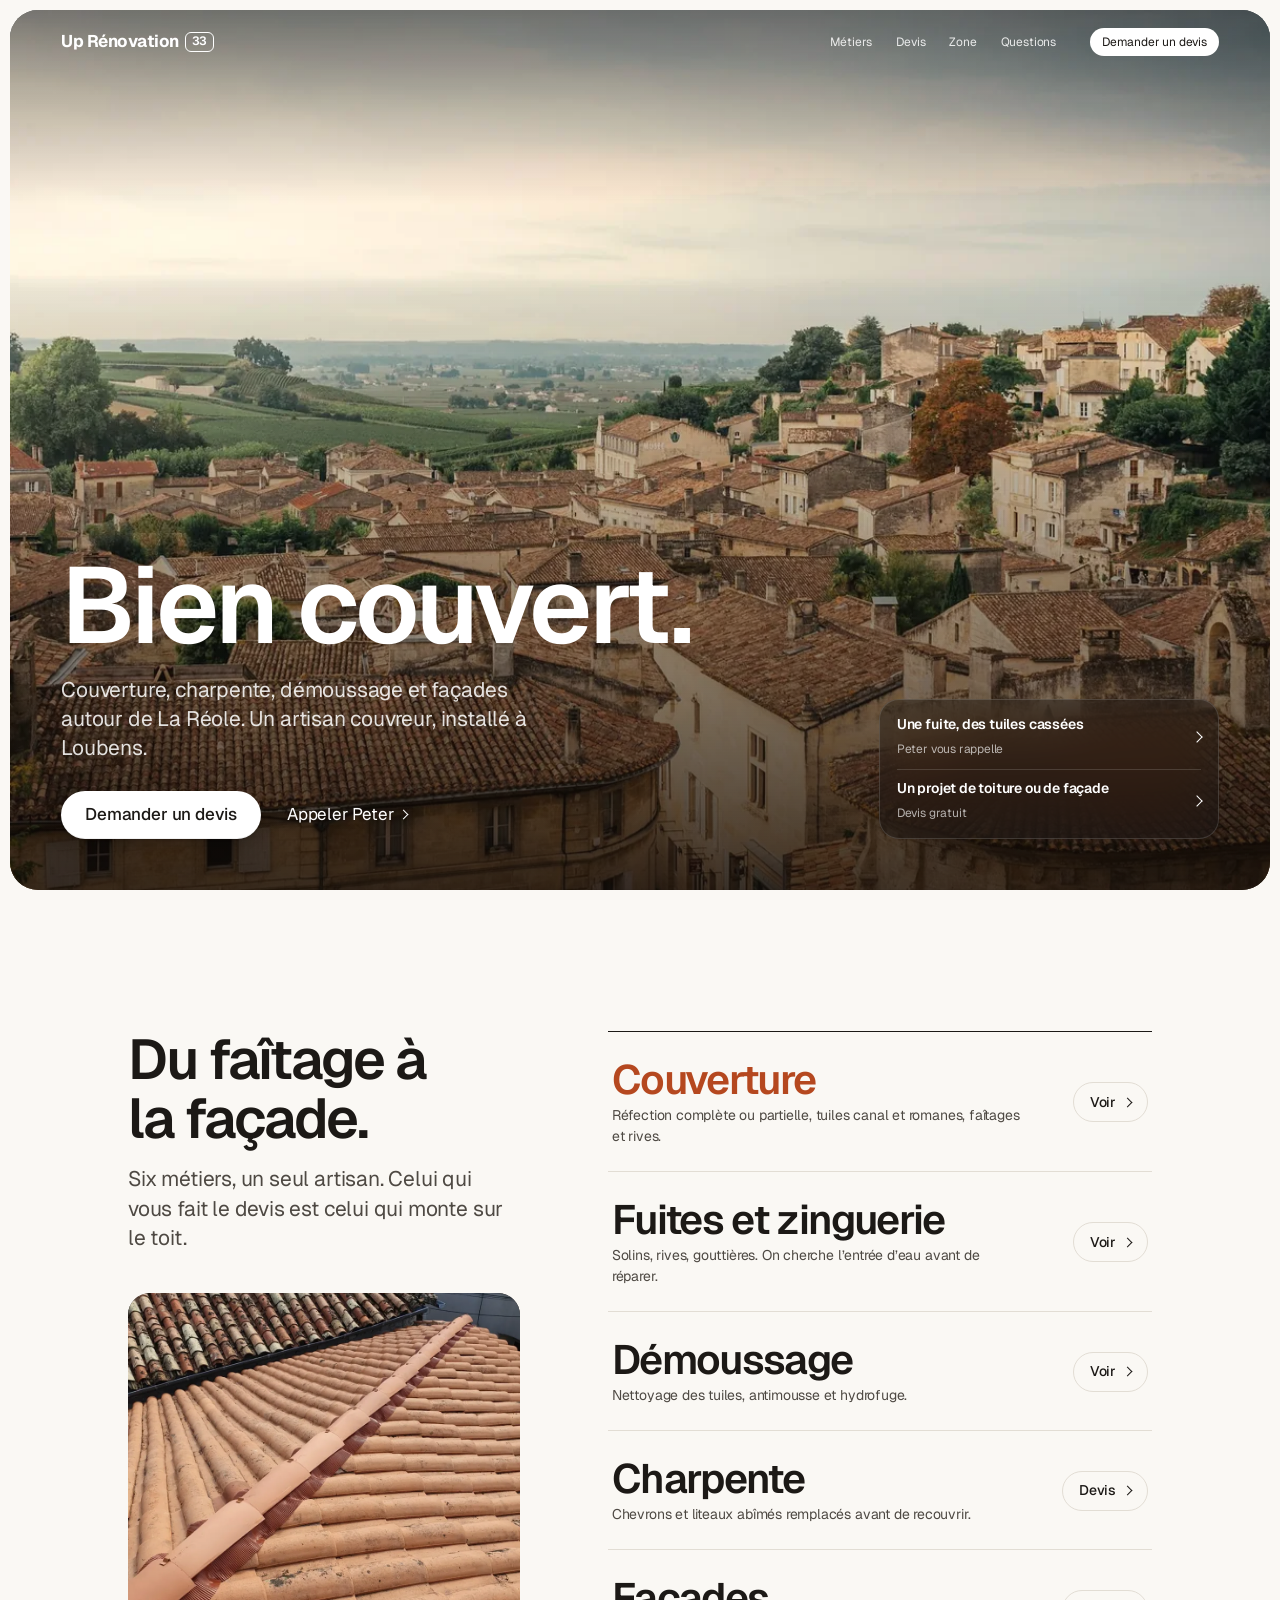
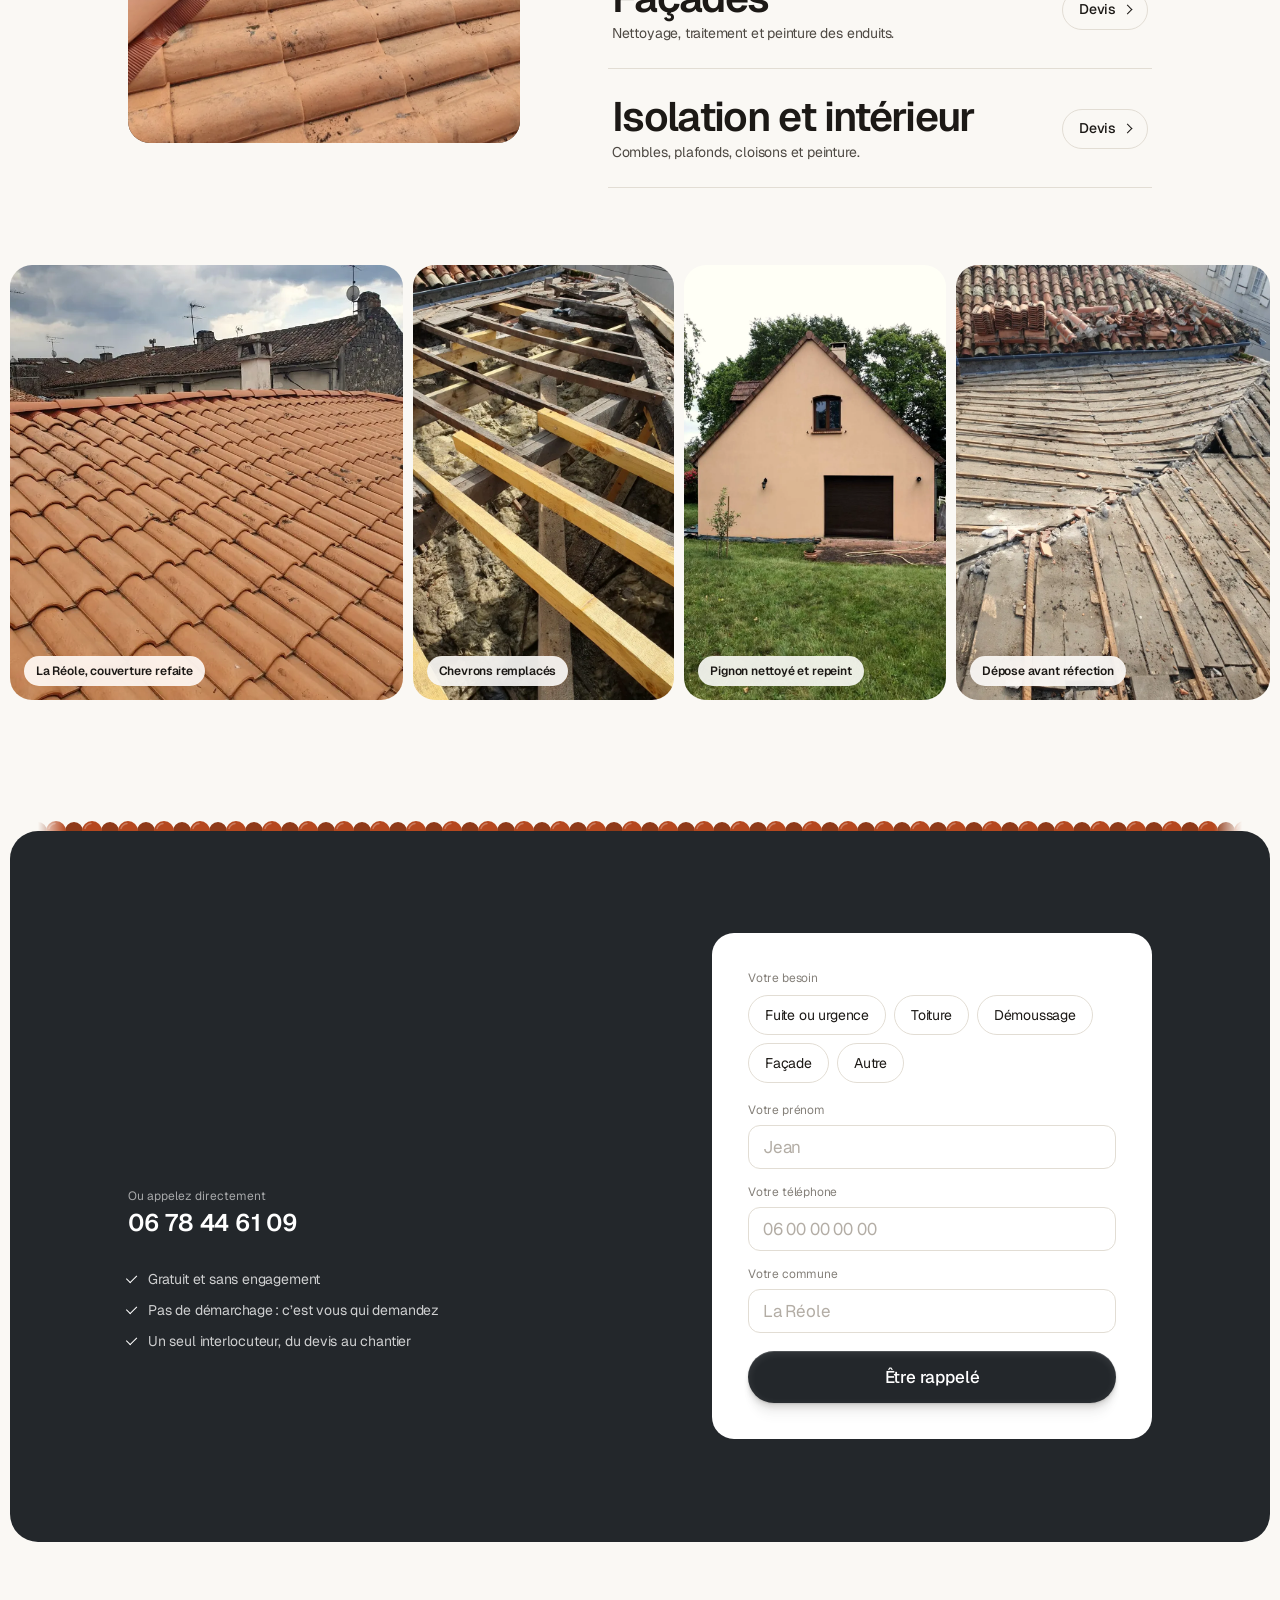
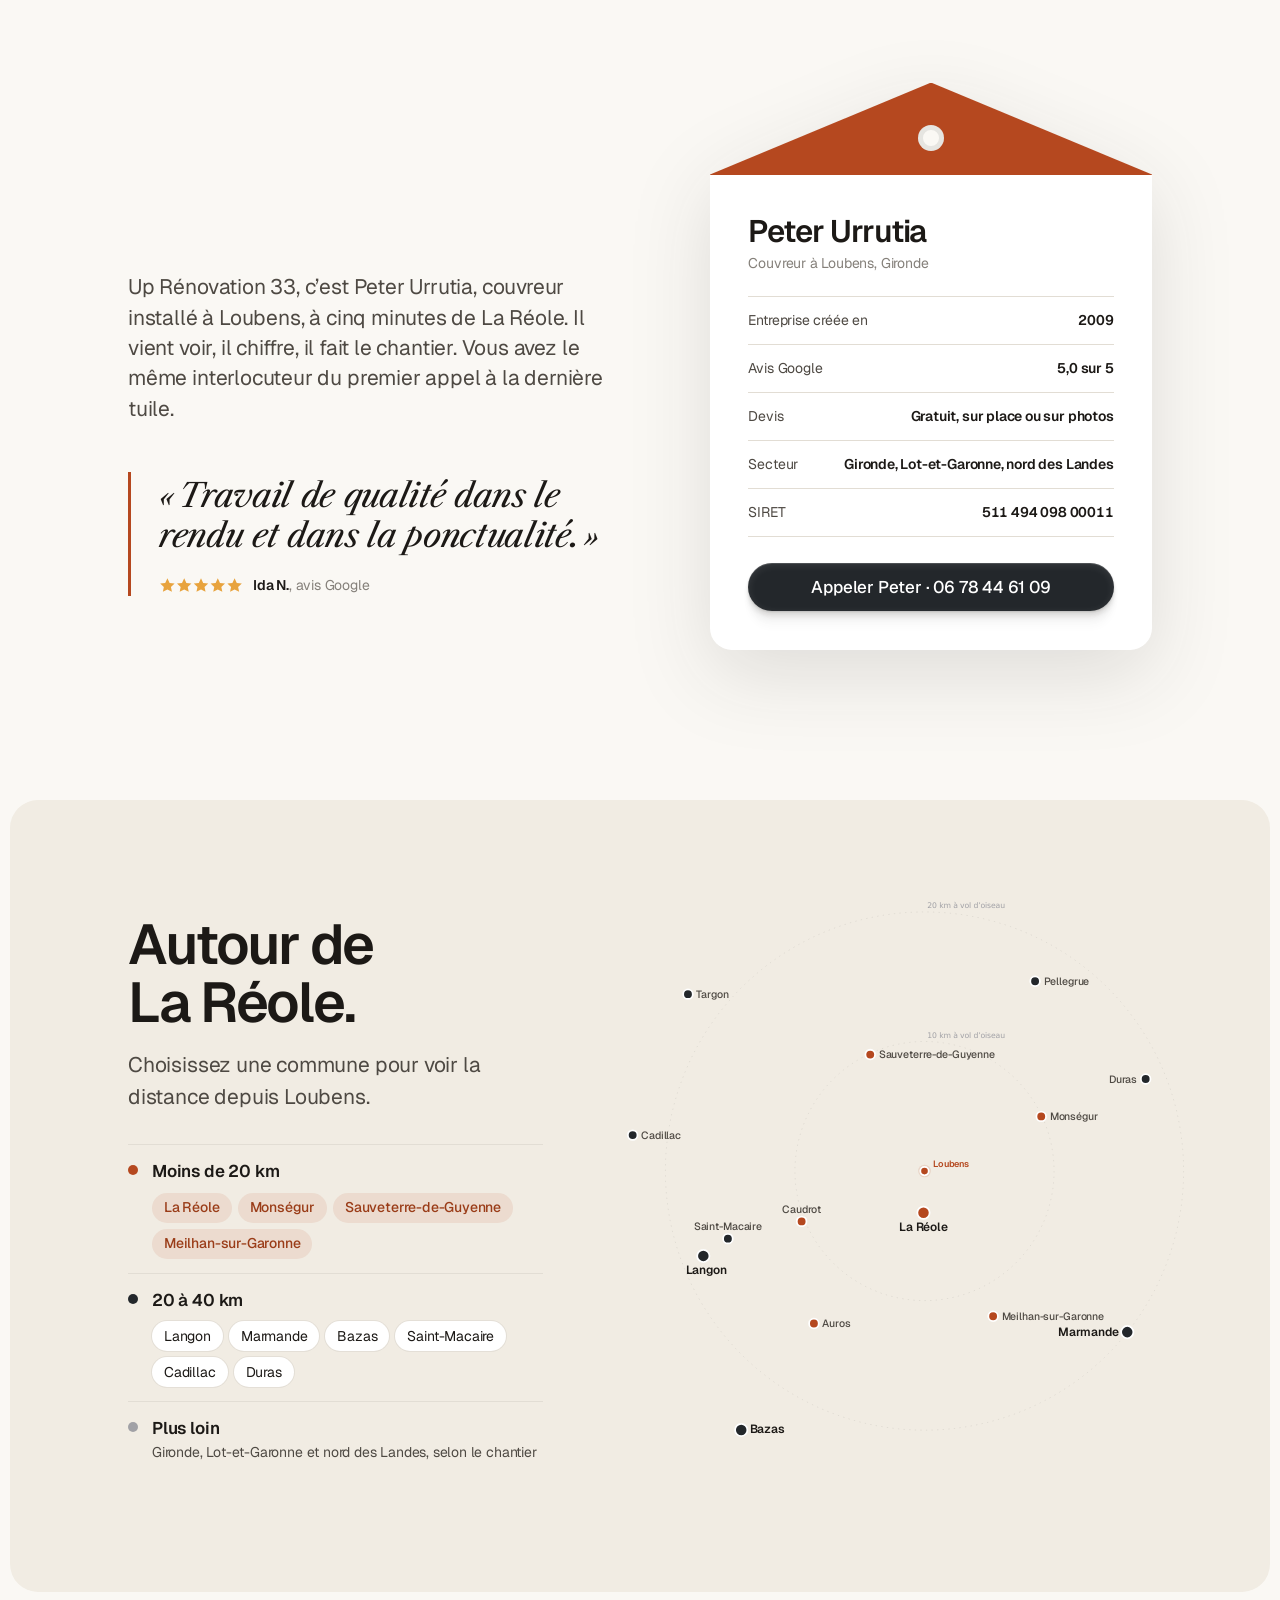
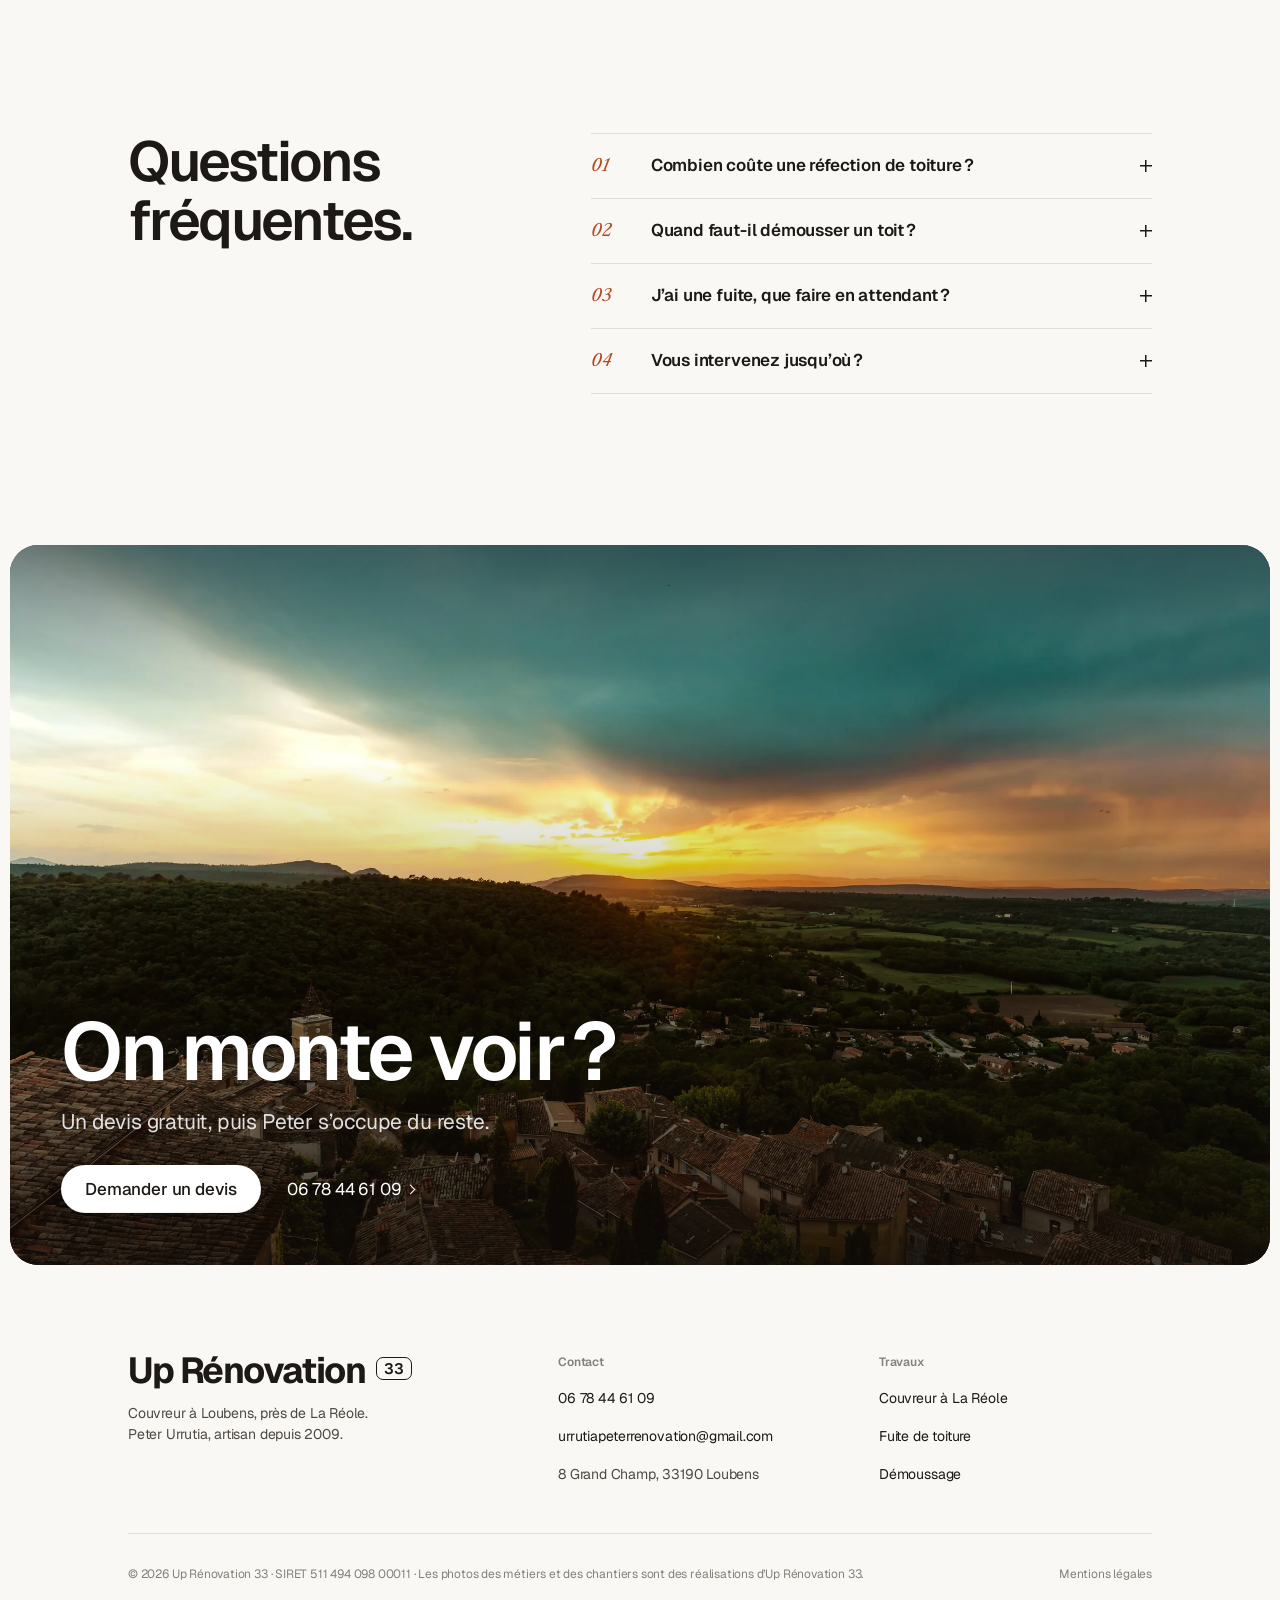
==== commit 765ca577: "Merge branch 'main' into design-v3" ====
--- a/index.html
+++ b/index.html
@@ -21,7 +21,7 @@
 <link href="https://fonts.googleapis.com/css2?family=Geist:wght@400;500;600;700&family=Libre+Caslon+Text:ital@1&display=swap" rel="stylesheet">
 <link rel="preload" as="image" href="assets/img/hero.webp" imagesrcset="assets/img/hero-1600.webp 1600w, assets/img/hero.webp 2400w" imagesizes="100vw" media="(min-width: 735px)">
 <link rel="preload" as="image" href="assets/img/hero-m.webp" media="(max-width: 734px)">
-<link rel="stylesheet" href="styles.css?v=202611041500">
+<link rel="stylesheet" href="styles.css?v=202611041900">
 <script type="application/ld+json">
 {
   "@context": "https://schema.org",
@@ -47,7 +47,6 @@
     <a class="nav-logo" href="#top" aria-label="Up Rénovation 33, accueil"><span class="mark">Up Rénovation</span><span class="mark-n">33</span></a>
     <nav class="nav-links" aria-label="Navigation principale">
       <a href="#metiers">Métiers</a>
-      <a href="#chantiers">Chantiers</a>
       <a href="#devis">Devis</a>
       <a href="#zone">Zone</a>
       <a href="#questions">Questions</a>
@@ -82,77 +81,66 @@
   </div>
 </section>
 
-<!-- Métiers -->
+<!-- Métiers : un index, l'aperçu photo suit la ligne survolée -->
 <section class="trades" id="metiers" aria-labelledby="trades-t">
-  <div class="wrap">
-    <div class="head head-split">
-      <h2 id="trades-t" class="reveal">Du faîtage à la <em>façade</em>.</h2>
-      <p class="reveal">Les photos sont celles de ses chantiers. Celui qui vous fait le devis est celui qui monte sur le toit.</p>
-    </div>
-    <div class="trades-grid">
-      <a class="tcard tcard-xl reveal" href="/couvreur-la-reole/">
-        <img src="assets/img/m-couverture.webp" alt="Faîtage neuf sur une toiture en tuiles canal" loading="lazy" width="900" height="1200">
-        <div class="tcard-in">
-          <span class="tnum">01</span>
-          <h3>Couverture</h3>
-          <p>Réfection complète ou partielle, tuiles canal et romanes, faîtages et rives.</p>
-          <span class="tgo">Voir la couverture</span>
-        </div>
-      </a>
-      <a class="tcard reveal" href="/reparation-fuite-toiture/">
-        <img src="assets/img/m-etancheite.webp" alt="Rive de toiture en cours de reprise contre un mur" loading="lazy" width="900" height="1200">
-        <div class="tcard-in">
-          <span class="tnum">02</span>
-          <h3>Fuites et zinguerie</h3>
-          <p>Solins, rives, gouttières. On cherche l’entrée d’eau avant de réparer.</p>
-          <span class="tgo">Voir les réparations</span>
-        </div>
-      </a>
-      <a class="tcard reveal" href="/demoussage-toiture/">
-        <img src="assets/img/m-demoussage.webp" alt="Toiture à moitié démoussée, la partie nettoyée retrouve sa couleur" loading="lazy" width="900" height="1200">
-        <div class="tcard-in">
-          <span class="tnum">03</span>
-          <h3>Démoussage</h3>
-          <p>Nettoyage des tuiles, antimousse et hydrofuge.</p>
-          <span class="tgo">Voir le démoussage</span>
-        </div>
-      </a>
-    </div>
-    <ul class="also" aria-label="Autres travaux">
-      <li class="reveal"><a href="#devis" data-go="Toiture"><img src="assets/img/m-charpente.webp" alt="" loading="lazy" width="900" height="1200"><span><b>Charpente</b><small>Chevrons et liteaux abîmés remplacés avant de recouvrir.</small></span><i aria-hidden="true"></i></a></li>
-      <li class="reveal"><a href="#devis" data-go="Façade"><img src="assets/img/m-facade.webp" alt="" loading="lazy" width="1000" height="750"><span><b>Façades</b><small>Nettoyage, traitement et peinture des enduits.</small></span><i aria-hidden="true"></i></a></li>
-      <li class="reveal"><a href="#devis" data-go="Autre"><img src="assets/img/m-isolation.webp" alt="" loading="lazy" width="1000" height="750"><span><b>Isolation et intérieur</b><small>Combles, plafonds, cloisons et peinture.</small></span><i aria-hidden="true"></i></a></li>
+  <div class="wrap trades-in">
+    <div class="trades-side">
+      <h2 id="trades-t" class="reveal">Du faîtage à la&nbsp;façade.</h2>
+      <p class="reveal">Six métiers, un seul artisan. Celui qui vous fait le devis est celui qui monte sur le toit.</p>
+      <figure class="tprev" aria-hidden="true">
+        <img src="assets/img/m-couverture.webp" alt="" width="900" height="1200" loading="lazy">
+      </figure>
+    </div>
+    <ul class="tlist">
+      <li><a href="/couvreur-la-reole/" data-img="assets/img/m-couverture.webp">
+        <img src="assets/img/m-couverture.webp" alt="" loading="lazy" width="900" height="1200">
+        <span class="tname">Couverture</span>
+        <span class="tdesc">Réfection complète ou partielle, tuiles canal et romanes, faîtages et rives.</span>
+        <span class="tgo">Voir</span>
+      </a></li>
+      <li><a href="/reparation-fuite-toiture/" data-img="assets/img/m-etancheite.webp">
+        <img src="assets/img/m-etancheite.webp" alt="" loading="lazy" width="900" height="1200">
+        <span class="tname">Fuites et zinguerie</span>
+        <span class="tdesc">Solins, rives, gouttières. On cherche l’entrée d’eau avant de réparer.</span>
+        <span class="tgo">Voir</span>
+      </a></li>
+      <li><a href="/demoussage-toiture/" data-img="assets/img/m-demoussage.webp">
+        <img src="assets/img/m-demoussage.webp" alt="" loading="lazy" width="900" height="1200">
+        <span class="tname">Démoussage</span>
+        <span class="tdesc">Nettoyage des tuiles, antimousse et hydrofuge.</span>
+        <span class="tgo">Voir</span>
+      </a></li>
+      <li><a href="#devis" data-go="Toiture" data-img="assets/img/m-charpente.webp">
+        <img src="assets/img/m-charpente.webp" alt="" loading="lazy" width="900" height="1200">
+        <span class="tname">Charpente</span>
+        <span class="tdesc">Chevrons et liteaux abîmés remplacés avant de recouvrir.</span>
+        <span class="tgo">Devis</span>
+      </a></li>
+      <li><a href="#devis" data-go="Façade" data-img="assets/img/m-facade.webp">
+        <img src="assets/img/m-facade.webp" alt="" loading="lazy" width="1000" height="750">
+        <span class="tname">Façades</span>
+        <span class="tdesc">Nettoyage, traitement et peinture des enduits.</span>
+        <span class="tgo">Devis</span>
+      </a></li>
+      <li><a href="#devis" data-go="Autre" data-img="assets/img/m-isolation.webp">
+        <img src="assets/img/m-isolation.webp" alt="" loading="lazy" width="1000" height="750">
+        <span class="tname">Isolation et intérieur</span>
+        <span class="tdesc">Combles, plafonds, cloisons et peinture.</span>
+        <span class="tgo">Devis</span>
+      </a></li>
     </ul>
   </div>
 </section>
 
-<!-- Un chantier, étape par étape -->
-<section class="build" id="chantiers" aria-labelledby="build-t">
-  <div class="wrap">
-    <div class="head head-split">
-      <h2 id="build-t" class="reveal">Un toit à La Réole, de la dépose aux tuiles.</h2>
-      <p class="reveal">Sous les tuiles, les bois avaient pris l’eau. Peter les a remplacés avant de recouvrir.</p>
-    </div>
-  </div>
-  <ol class="steps" aria-label="Les étapes du chantier">
-    <li><span class="sn">01</span><img src="assets/img/c-1.webp" alt="Toiture découverte, voliges anciennes à nu" loading="lazy" width="900" height="1200"><p><b>Dépose.</b> Les tuiles enlevées, les voliges apparaissent.</p></li>
-    <li><span class="sn">02</span><img src="assets/img/c-2.webp" alt="Bois de charpente abîmés par l’humidité" loading="lazy" width="900" height="1200"><p><b>Diagnostic.</b> Les bois abîmés sont repérés un par un.</p></li>
-    <li><span class="sn">03</span><img src="assets/img/c-3.webp" alt="Chevrons neufs en bois clair posés dans la charpente" loading="lazy" width="900" height="1200"><p><b>Charpente.</b> Chevrons neufs, posés au niveau.</p></li>
-    <li><span class="sn">04</span><img src="assets/img/c-4.webp" alt="Toiture terminée en tuiles canal, faîtage neuf" loading="lazy" width="1000" height="750"><p><b>Couverture.</b> Tuiles canal et faîtage neufs.</p></li>
-  </ol>
-  <div class="wrap">
-    <div class="ba reveal">
-      <div class="ba-txt">
-        <h3>Avant, après.</h3>
-        <p>Un pignon noirci par les salissures, nettoyé, traité puis repeint. Même maison, même angle.</p>
-      </div>
-      <div class="pair-ba">
-      <figure><img src="assets/img/f-avant.webp" alt="Pignon de maison noirci par les salissures, avant les travaux" loading="lazy" width="900" height="1601"><figcaption>Avant</figcaption></figure>
-      <figure><img src="assets/img/f-apres.webp" alt="Le même pignon nettoyé et repeint, après les travaux" loading="lazy" width="900" height="1601"><figcaption>Après</figcaption></figure>
-      </div>
-    </div>
-  </div>
-</section>
+<!-- Ses chantiers : de vraies photos, en bande -->
+<section class="shots" aria-label="Photos de chantiers">
+  <figure class="reveal"><img src="assets/img/c-4.webp" alt="Toiture en tuiles canal terminée à La Réole, faîtage neuf" loading="lazy" width="1000" height="750"><figcaption>La Réole, couverture refaite</figcaption></figure>
+  <figure class="reveal"><img src="assets/img/c-3.webp" alt="Chevrons neufs posés dans la charpente" loading="lazy" width="900" height="1200"><figcaption>Chevrons remplacés</figcaption></figure>
+  <figure class="reveal"><img src="assets/img/f-apres.webp" alt="Pignon de maison nettoyé et repeint" loading="lazy" width="900" height="1601"><figcaption>Pignon nettoyé et repeint</figcaption></figure>
+  <figure class="reveal"><img src="assets/img/c-1.webp" alt="Toiture découverte, voliges anciennes à nu" loading="lazy" width="900" height="1200"><figcaption>Dépose avant réfection</figcaption></figure>
+</section>
+
+<div class="tuiles" aria-hidden="true"></div>
 
 <!-- Devis : un seul formulaire, trois champs -->
 <section class="quote" id="devis" aria-labelledby="quote-t">
@@ -198,22 +186,31 @@
 <!-- Peter -->
 <section class="about" aria-labelledby="about-t">
   <div class="wrap about-grid">
-    <figure class="review reveal">
-      <div class="stars" role="img" aria-label="5 étoiles sur 5">
-        <svg viewBox="0 0 100 20" aria-hidden="true"><g fill="currentColor"><path id="st" d="M10 1.5l2.6 5.5 6 .7-4.4 4.1 1.2 5.9L10 14.8l-5.4 2.9 1.2-5.9L1.4 7.7l6-.7z"/><use href="#st" x="20"/><use href="#st" x="40"/><use href="#st" x="60"/><use href="#st" x="80"/></g></svg>
-      </div>
-      <blockquote><p>«&#8239;Travail de qualité dans le rendu et dans la ponctualité.&#8239;»</p></blockquote>
-      <figcaption><b>Ida N.</b> · avis Google, rénovation intérieure et extérieure</figcaption>
-    </figure>
     <div class="about-txt">
-      <h2 id="about-t" class="reveal">Un artisan, un numéro.</h2>
+      <h2 id="about-t" class="reveal">Un artisan, un&nbsp;numéro.</h2>
       <p class="reveal">Up Rénovation 33, c’est Peter Urrutia, couvreur installé à Loubens, à cinq minutes de La Réole. Il vient voir, il chiffre, il fait le chantier. Vous avez le même interlocuteur du premier appel à la dernière tuile.</p>
-      <dl class="facts">
-        <div class="reveal"><dt>0&nbsp;€</dt><dd>le devis, sur place ou sur photos</dd></div>
-        <div class="reveal"><dt>5,0</dt><dd>sur Google, travail soigné et ponctuel</dd></div>
-        <div class="reveal"><dt>2009</dt><dd>année de création de l’entreprise</dd></div>
-      </dl>
-    </div>
+      <figure class="review reveal">
+        <blockquote><p>«&#8239;Travail de qualité dans le rendu et dans la ponctualité.&#8239;»</p></blockquote>
+        <figcaption>
+          <span class="stars" role="img" aria-label="5 étoiles sur 5"><svg viewBox="0 0 100 20" aria-hidden="true"><g fill="currentColor"><path id="st" d="M10 1.5l2.6 5.5 6 .7-4.4 4.1 1.2 5.9L10 14.8l-5.4 2.9 1.2-5.9L1.4 7.7l6-.7z"/><use href="#st" x="20"/><use href="#st" x="40"/><use href="#st" x="60"/><use href="#st" x="80"/></g></svg></span>
+          <span><b>Ida N.</b>, avis Google</span>
+        </figcaption>
+      </figure>
+    </div>
+    <aside class="fiche reveal" aria-labelledby="fiche-t">
+      <div class="fiche-in">
+        <h3 id="fiche-t">Peter Urrutia</h3>
+        <p class="fiche-sub">Couvreur à Loubens, Gironde</p>
+        <dl>
+          <div><dt>Entreprise créée en</dt><dd>2009</dd></div>
+          <div><dt>Avis Google</dt><dd>5,0 sur 5</dd></div>
+          <div><dt>Devis</dt><dd>Gratuit, sur place ou sur photos</dd></div>
+          <div><dt>Secteur</dt><dd>Gironde, Lot-et-Garonne, nord des Landes</dd></div>
+          <div><dt>SIRET</dt><dd>511 494 098 00011</dd></div>
+        </dl>
+        <a class="btn btn-wide" href="tel:+33678446109">Appeler Peter · 06 78 44 61 09</a>
+      </div>
+    </aside>
   </div>
 </section>
 
@@ -221,7 +218,7 @@
 <section class="zone" id="zone" aria-labelledby="zone-t">
   <div class="wrap zone-in">
     <div>
-      <h2 id="zone-t" class="reveal">Autour de La Réole.</h2>
+      <h2 id="zone-t" class="reveal">Autour de La&nbsp;Réole.</h2>
       <p class="reveal">Choisissez une commune pour voir la distance depuis Loubens.</p>
       <ul class="legend">
         <li><i class="k-near"></i><b>Moins de 20&nbsp;km</b><span class="chips"><em>La Réole</em><em>Monségur</em><em>Sauveterre-de-Guyenne</em><em>Meilhan-sur-Garonne</em></span></li>
@@ -315,6 +312,6 @@
 
 <script src="config.js?v=3"></script>
 <script src="suivi.js?v=1"></script>
-<script src="script.js?v=202611041330"></script>
+<script src="script.js?v=202611041700"></script>
 </body>
 </html>
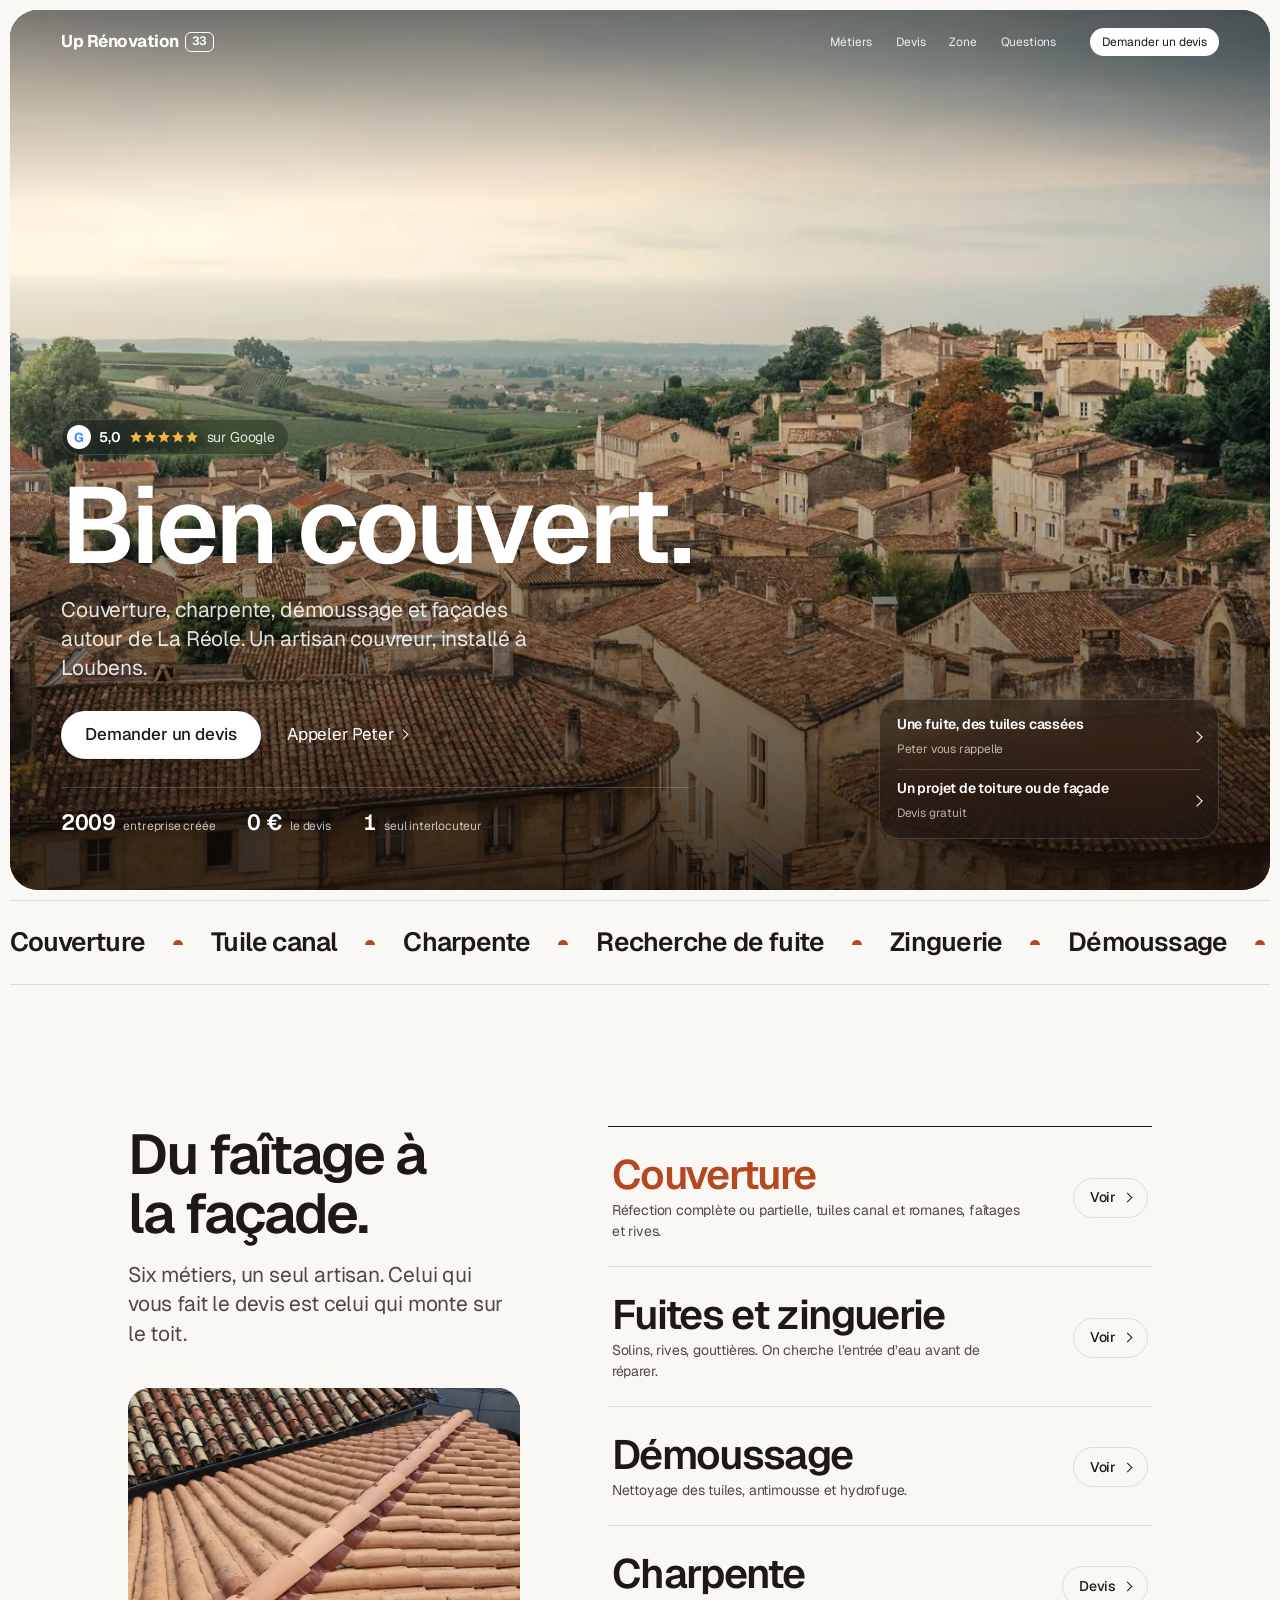
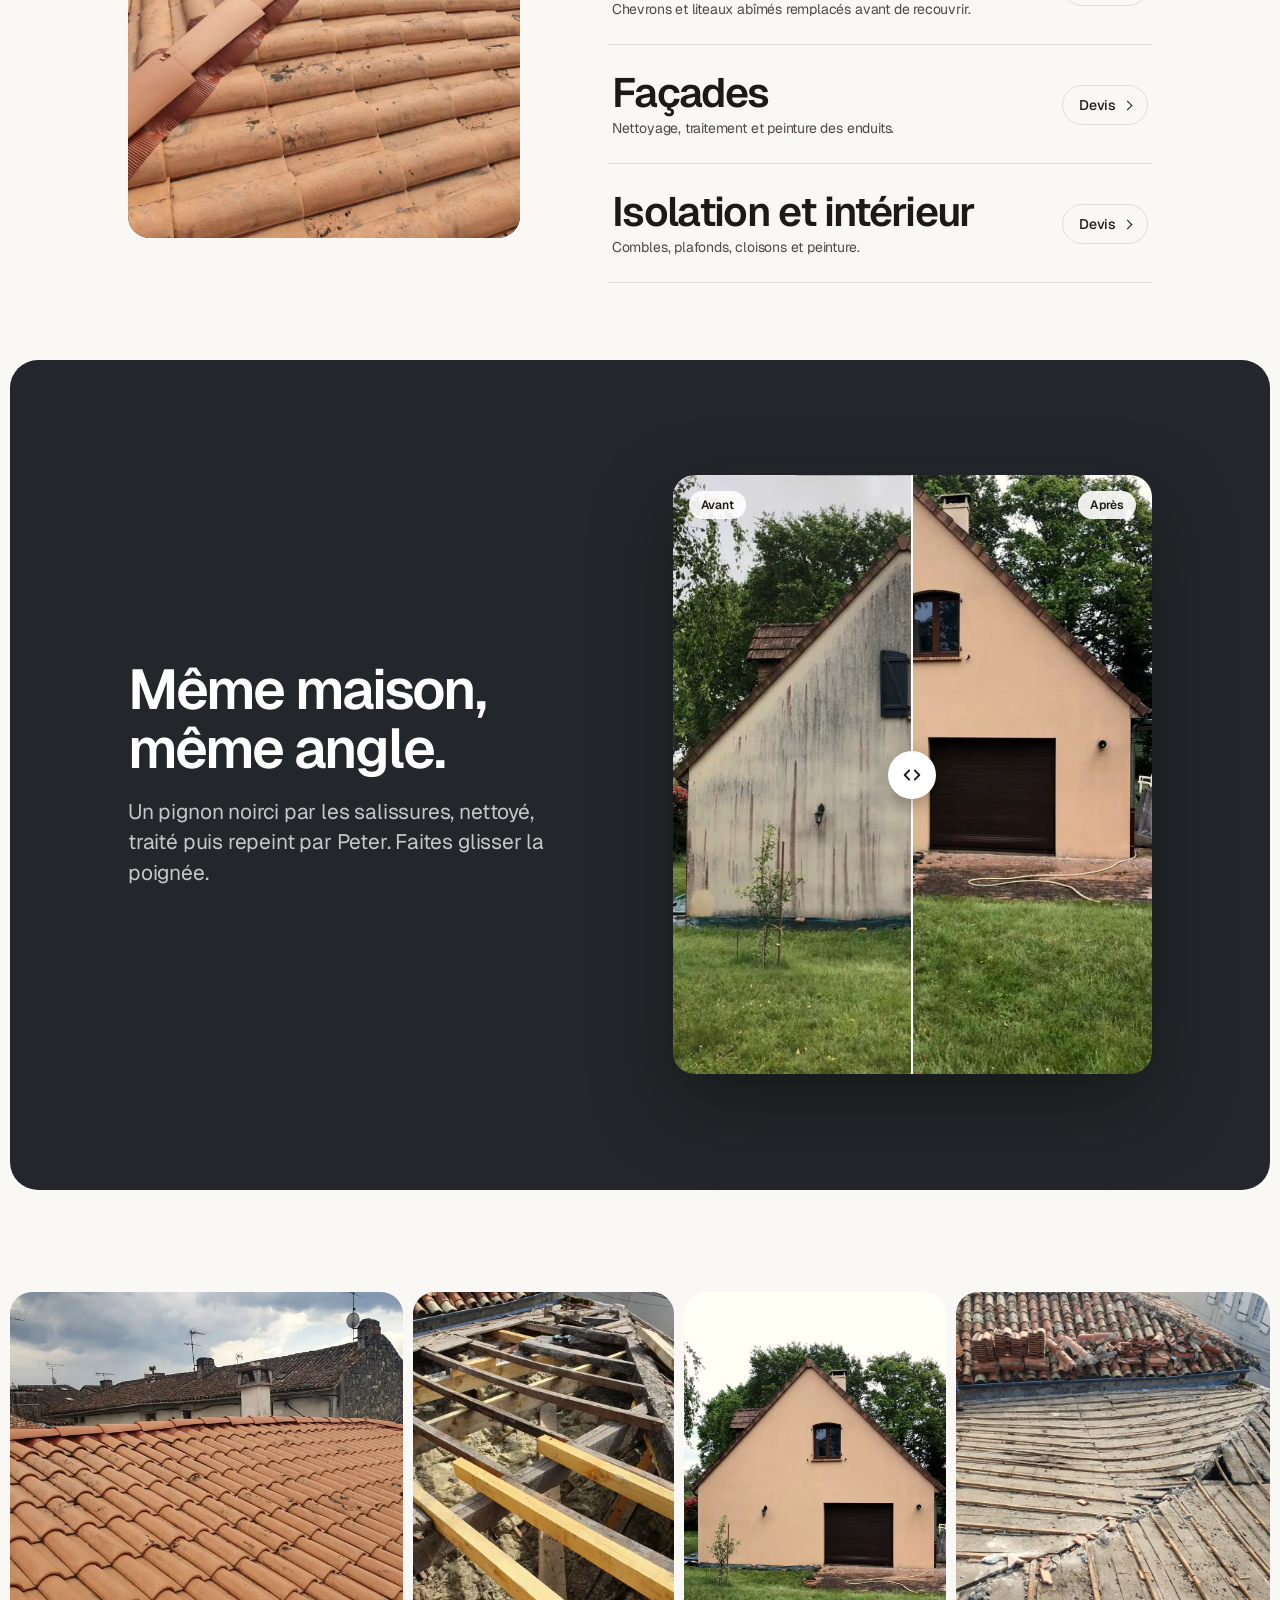
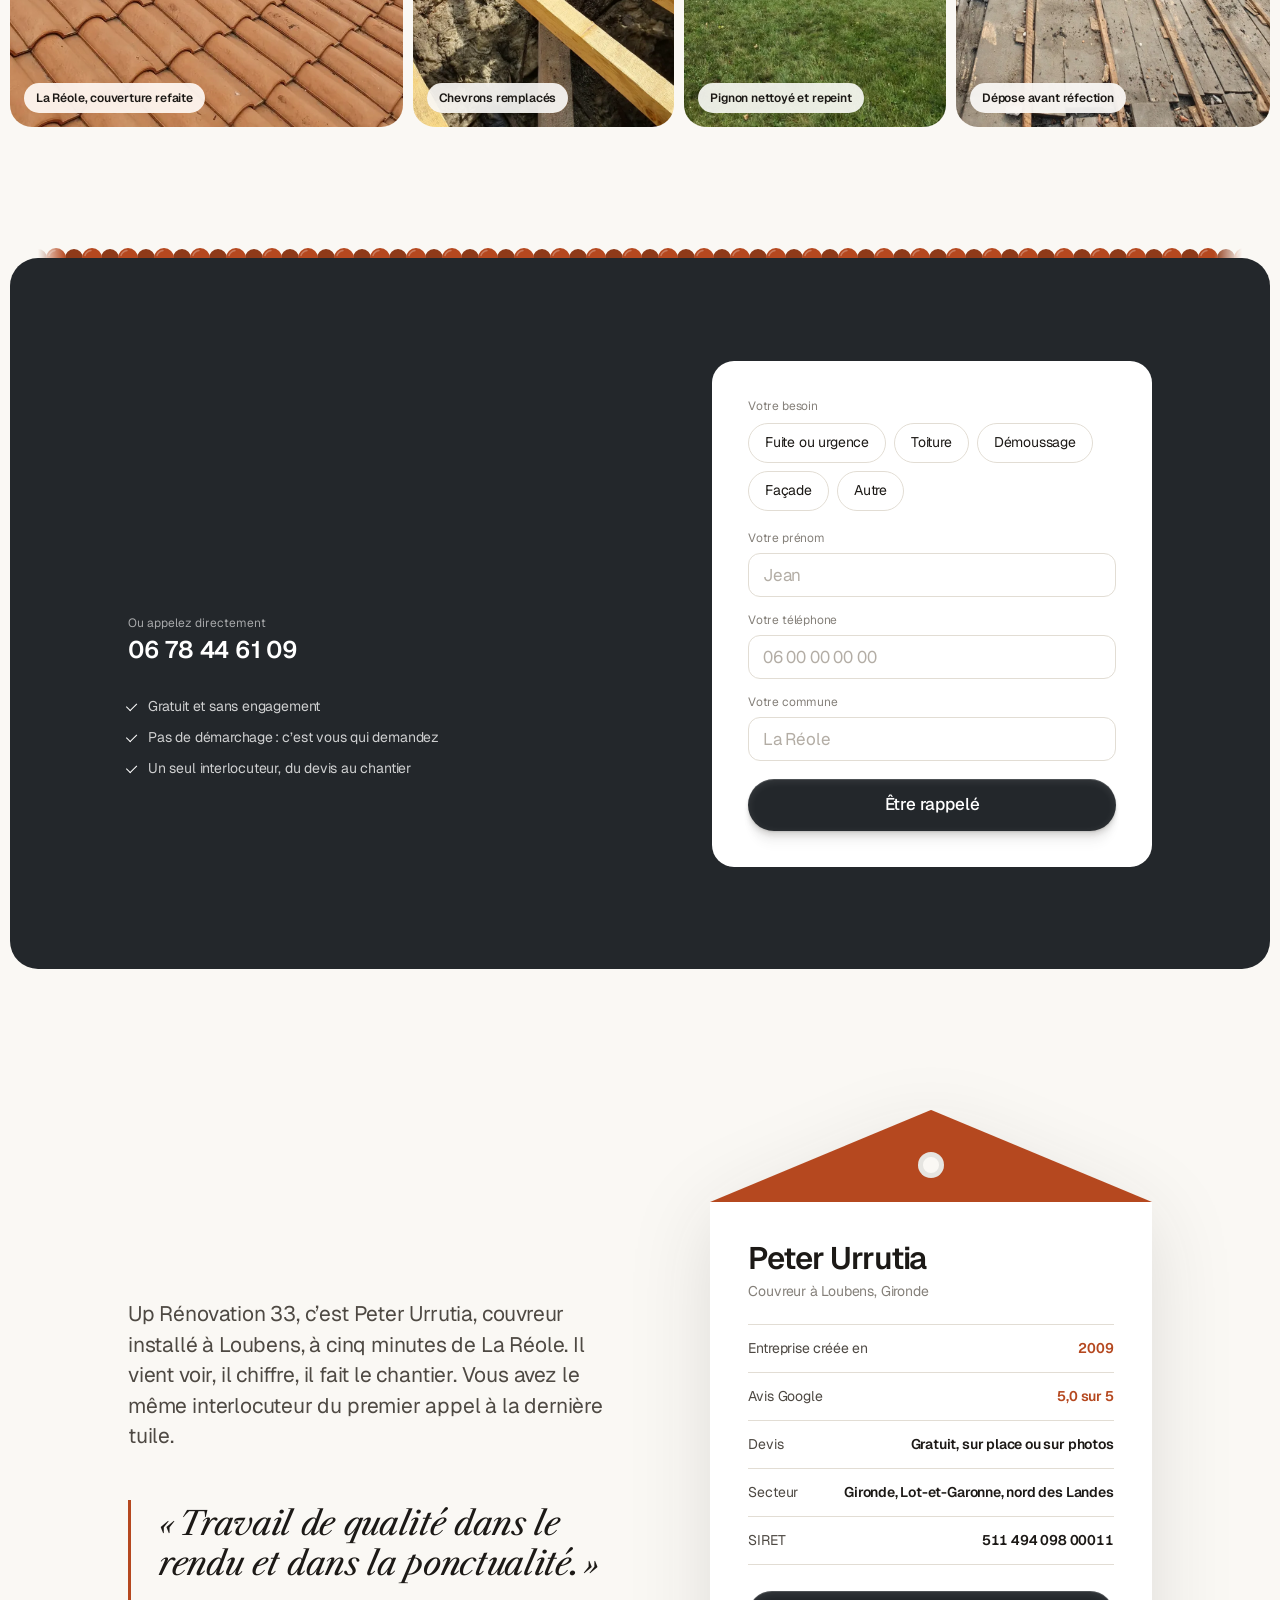
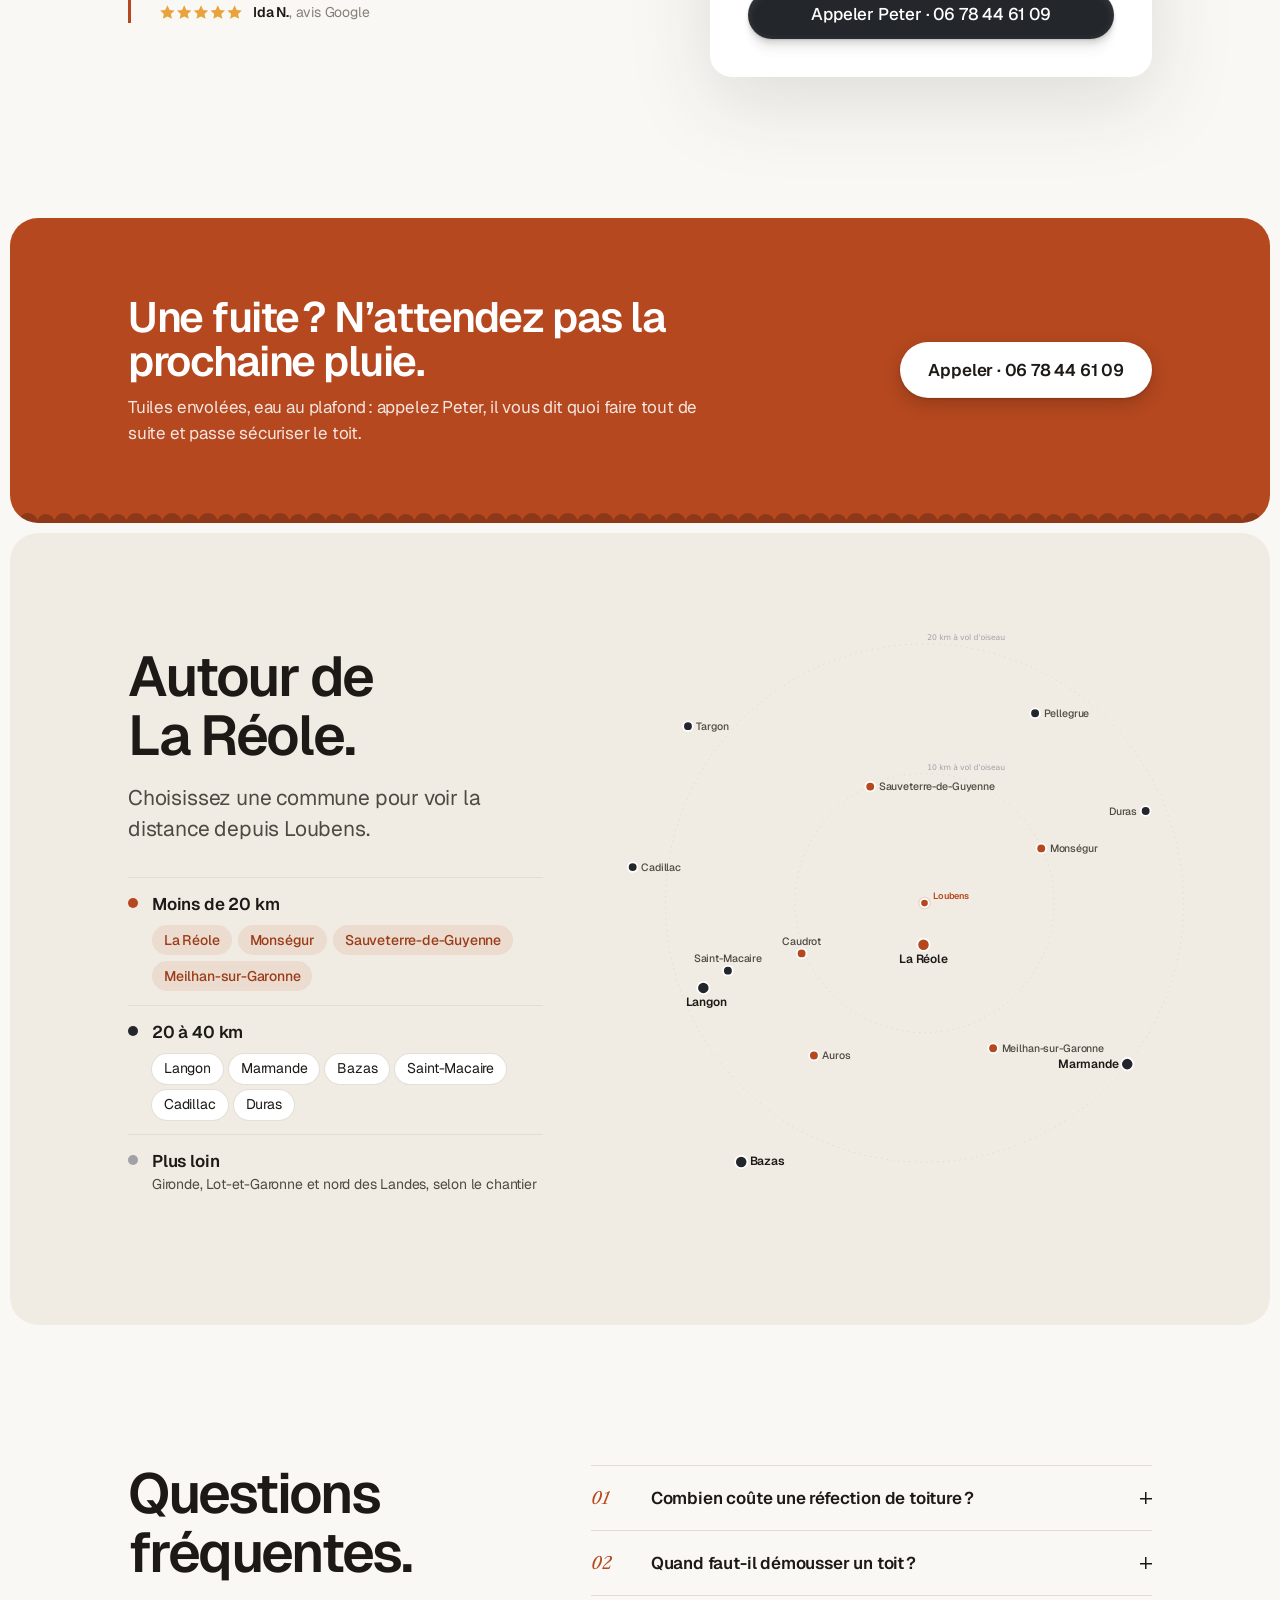
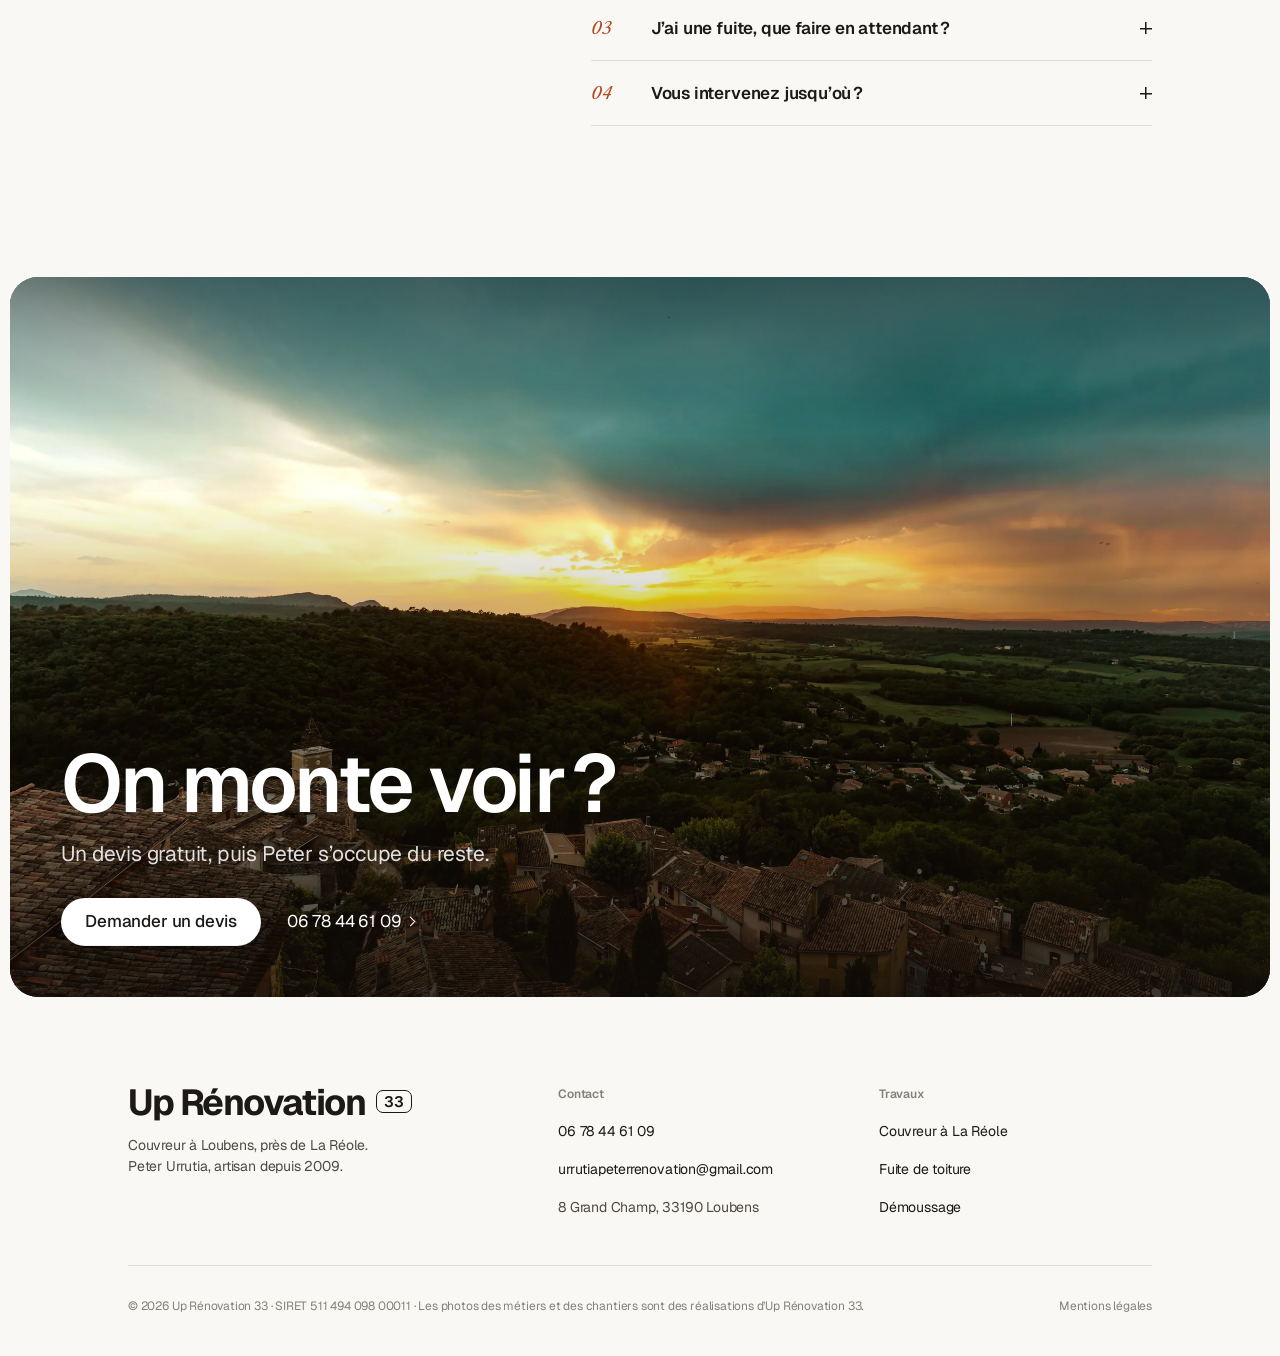
==== commit 750d1d37: "Design : note Google et repères dans l'ouverture, bande défilante des métiers, avant/après à glisser" ====
--- a/index.html
+++ b/index.html
@@ -21,7 +21,7 @@
 <link href="https://fonts.googleapis.com/css2?family=Geist:wght@400;500;600;700&family=Libre+Caslon+Text:ital@1&display=swap" rel="stylesheet">
 <link rel="preload" as="image" href="assets/img/hero.webp" imagesrcset="assets/img/hero-1600.webp 1600w, assets/img/hero.webp 2400w" imagesizes="100vw" media="(min-width: 735px)">
 <link rel="preload" as="image" href="assets/img/hero-m.webp" media="(max-width: 734px)">
-<link rel="stylesheet" href="styles.css?v=202611041900">
+<link rel="stylesheet" href="styles.css?v=202611061300">
 <script type="application/ld+json">
 {
   "@context": "https://schema.org",
@@ -66,12 +66,18 @@
     </picture>
     <div class="hero-in">
       <div class="hero-txt">
+        <p class="hero-note"><span class="g" aria-hidden="true">G</span><b>5,0</b><span class="stars" aria-hidden="true"><svg viewBox="0 0 100 20"><g fill="currentColor"><use href="#st"/><use href="#st" x="20"/><use href="#st" x="40"/><use href="#st" x="60"/><use href="#st" x="80"/></g></svg></span><span>sur Google</span></p>
         <h1 id="hero-t">Bien couvert.</h1>
         <p>Couverture, charpente, démoussage et façades autour de La Réole. Un artisan couvreur, installé à Loubens.</p>
         <div class="hero-cta">
           <a class="btn btn-white" href="#devis">Demander un devis</a>
           <a class="link link-white" href="tel:+33678446109">Appeler Peter</a>
         </div>
+        <ul class="hero-facts">
+          <li><b>2009</b>entreprise créée</li>
+          <li><b>0&nbsp;€</b>le devis</li>
+          <li><b>1</b>seul interlocuteur</li>
+        </ul>
       </div>
       <nav class="paths-mini" aria-label="Votre demande">
         <a href="#devis" data-go="Fuite ou urgence"><span><b>Une fuite, des tuiles cassées</b><small>Peter vous rappelle</small></span><i aria-hidden="true"></i></a>
@@ -80,6 +86,14 @@
     </div>
   </div>
 </section>
+
+<!-- Les métiers, en bande défilante -->
+<div class="ticker" aria-hidden="true">
+  <div class="ticker-in">
+    <span>Couverture</span><span>Tuile canal</span><span>Charpente</span><span>Recherche de fuite</span><span>Zinguerie</span><span>Démoussage</span><span>Hydrofuge</span><span>Façades</span><span>Isolation</span>
+    <span>Couverture</span><span>Tuile canal</span><span>Charpente</span><span>Recherche de fuite</span><span>Zinguerie</span><span>Démoussage</span><span>Hydrofuge</span><span>Façades</span><span>Isolation</span>
+  </div>
+</div>
 
 <!-- Métiers : un index, l'aperçu photo suit la ligne survolée -->
 <section class="trades" id="metiers" aria-labelledby="trades-t">
@@ -129,6 +143,23 @@
         <span class="tgo">Devis</span>
       </a></li>
     </ul>
+  </div>
+</section>
+
+<!-- Avant / après : on fait glisser la poignée -->
+<section class="before" aria-labelledby="before-t">
+  <div class="wrap before-in">
+    <div class="before-txt">
+      <h2 id="before-t" class="reveal">Même maison, même angle.</h2>
+      <p class="reveal">Un pignon noirci par les salissures, nettoyé, traité puis repeint par Peter. Faites glisser la poignée.</p>
+    </div>
+    <div class="ba-slider reveal" style="--pos: 50%">
+      <img src="assets/img/f-apres.webp" alt="Le pignon après les travaux, nettoyé et repeint" loading="lazy" width="900" height="1601">
+      <img class="ba-avant" src="assets/img/f-avant.webp" alt="Le même pignon avant les travaux, noirci par les salissures" loading="lazy" width="900" height="1601">
+      <span class="ba-tag ba-tag-l">Avant</span><span class="ba-tag ba-tag-r">Après</span>
+      <span class="ba-handle" aria-hidden="true"></span>
+      <input type="range" min="0" max="100" value="50" aria-label="Comparer avant et après les travaux">
+    </div>
   </div>
 </section>
 
@@ -211,6 +242,17 @@
         <a class="btn btn-wide" href="tel:+33678446109">Appeler Peter · 06 78 44 61 09</a>
       </div>
     </aside>
+  </div>
+</section>
+
+<!-- Urgence fuite -->
+<section class="urgent" aria-labelledby="urgent-t">
+  <div class="wrap urgent-in">
+    <div>
+      <h2 id="urgent-t">Une fuite&#8239;? N’attendez pas la prochaine pluie.</h2>
+      <p>Tuiles envolées, eau au plafond&#8239;: appelez Peter, il vous dit quoi faire tout de suite et passe sécuriser le toit.</p>
+    </div>
+    <a class="btn btn-white" href="tel:+33678446109">Appeler · 06 78 44 61 09</a>
   </div>
 </section>
 
@@ -312,6 +354,6 @@
 
 <script src="config.js?v=3"></script>
 <script src="suivi.js?v=1"></script>
-<script src="script.js?v=202611041700"></script>
+<script src="script.js?v=202611061200"></script>
 </body>
 </html>
--- a/styles.css
+++ b/styles.css
@@ -535,3 +535,71 @@
   .foot-top { grid-template-columns: 1fr; }
   .foot .foot-bottom { align-items: flex-start; }
 }
+
+/* ===================================================================
+   Rythme : note dans l'ouverture, bande défilante, avant/après sombre,
+   bande urgence couleur tuile (direction de Peter conservée)
+   =================================================================== */
+
+/* Ouverture : note Google au-dessus du titre, trois repères en dessous */
+.hero-note { display: inline-flex; align-items: center; gap: 8px; margin: 0 0 18px; padding: 6px 14px 6px 6px; border-radius: 980px; background: rgba(20, 24, 30, .38); -webkit-backdrop-filter: saturate(180%) blur(16px); backdrop-filter: saturate(180%) blur(16px); box-shadow: inset 0 0 0 1px rgba(255, 255, 255, .16); font-size: var(--t6); color: rgba(255, 255, 255, .86); max-width: none !important; }
+.hero-note .g { display: grid; place-items: center; width: 24px; height: 24px; border-radius: 50%; background: #fff; color: #4285F4; font-weight: 700; font-size: 13px; }
+.hero-note b { color: #fff; font-weight: 600; }
+.hero-note .stars { width: 70px; color: #F2B544; }
+.hero-txt .hero-note { margin-top: 0; font-size: var(--t6); line-height: 1; }
+.hero-facts { list-style: none; margin: 28px 0 0; padding: 18px 0 0; display: flex; gap: 32px; border-top: 1px solid rgba(255, 255, 255, .18); }
+.hero-facts li { display: flex; align-items: baseline; gap: 8px; font-size: var(--t7); color: rgba(255, 255, 255, .72); }
+.hero-facts b { font-size: 1.375rem; font-weight: 600; color: #fff; letter-spacing: -.02em; font-variant-numeric: tabular-nums; }
+
+/* Bande défilante des métiers */
+.ticker { overflow: hidden; margin: 10px 10px 0; padding: 22px 0; border-block: 1px solid var(--line); }
+.ticker-in { display: flex; width: max-content; animation: defile 48s linear infinite; }
+.ticker span { display: inline-flex; align-items: center; font-size: clamp(1.25rem, 1rem + .8vw, 1.75rem); font-weight: 600; letter-spacing: -.03em; color: var(--ink); white-space: nowrap; }
+.ticker span::after { content: ""; width: 10px; height: 5px; margin: 0 28px; border-radius: 10px 10px 0 0; background: var(--blue); }
+@keyframes defile { to { transform: translateX(-50%); } }
+
+/* Avant / après : section ardoise, poignée à glisser */
+.before { margin: 0 10px; padding-block: clamp(80px, 9vw, 128px); background: var(--navy); color: #fff; border-radius: 28px; }
+.before-in { display: grid; grid-template-columns: 1fr 1.05fr; gap: 48px 88px; align-items: center; }
+.before-txt p { margin-top: 18px; font-size: var(--t4); line-height: 1.45; color: rgba(255, 255, 255, .74); max-width: 32ch; }
+.ba-slider { position: relative; aspect-ratio: 4 / 5; border-radius: 22px; overflow: hidden; background: #15181b; box-shadow: 0 30px 80px rgba(0, 0, 0, .35); touch-action: pan-y; }
+.ba-slider img { position: absolute; inset: 0; width: 100%; height: 100%; object-fit: cover; object-position: 50% 60%; pointer-events: none; user-select: none; }
+.ba-avant { clip-path: inset(0 calc(100% - var(--pos)) 0 0); }
+.ba-handle { position: absolute; top: 0; bottom: 0; left: var(--pos); width: 2px; margin-left: -1px; background: #fff; pointer-events: none; }
+.ba-handle::after { content: ""; position: absolute; top: 50%; left: 50%; width: 48px; height: 48px; margin: -24px 0 0 -24px; border-radius: 50%; background: #fff url("data:image/svg+xml,%3Csvg xmlns='http://www.w3.org/2000/svg' viewBox='0 0 24 24' fill='none' stroke='%231C1916' stroke-width='2' stroke-linecap='round' stroke-linejoin='round'%3E%3Cpath d='M9 7l-5 5 5 5M15 7l5 5-5 5'/%3E%3C/svg%3E") center / 22px no-repeat; box-shadow: 0 6px 20px rgba(0, 0, 0, .3); }
+.ba-tag { position: absolute; top: 16px; padding: 5px 12px; border-radius: 980px; background: rgba(255, 255, 255, .9); color: var(--ink); font-size: var(--t7); font-weight: 600; pointer-events: none; }
+.ba-tag-l { left: 16px; }
+.ba-tag-r { right: 16px; }
+.ba-slider input { position: absolute; inset: 0; width: 100%; height: 100%; margin: 0; opacity: 0; cursor: ew-resize; -webkit-appearance: none; appearance: none; }
+.ba-slider:has(input:focus-visible) { outline: 2px solid #fff; outline-offset: 4px; }
+.before + .shots { margin-top: clamp(64px, 8vw, 104px); }
+
+/* Bande urgence : la couleur tuile en grand */
+.urgent { margin: 0 10px 10px; padding-block: clamp(56px, 6vw, 80px); background: var(--blue); color: #fff; border-radius: 28px; position: relative; overflow: hidden; }
+.urgent::before { content: ""; position: absolute; inset: auto 0 0; height: 16px; opacity: .22; background: url("data:image/svg+xml,%3Csvg xmlns='http://www.w3.org/2000/svg' width='36' height='16' viewBox='0 0 36 16'%3E%3Cpath d='M-9 16a9 9 0 0 1 18 0zM27 16a9 9 0 0 1 18 0zM8 16a10 10 0 0 1 20 0z' fill='%23000'/%3E%3C/svg%3E") repeat-x left bottom / 36px 16px; }
+.urgent-in { display: flex; align-items: center; justify-content: space-between; gap: 32px 56px; }
+.urgent h2 { font-size: clamp(1.75rem, 1.2rem + 1.8vw, 2.75rem); max-width: 20ch; }
+.urgent p { margin-top: 12px; color: rgba(255, 255, 255, .86); max-width: 52ch; }
+.urgent .btn { flex: none; min-height: 56px; padding: 0 28px; font-weight: 600; }
+
+/* La tuile un peu plus présente : valeurs de la fiche, chiffres de l'ouverture */
+.fiche dl > div:nth-child(-n+2) dd { color: var(--blue); }
+
+@media (max-width: 1068px) {
+  .before-in { grid-template-columns: 1fr; }
+  .ba-slider { max-width: 520px; }
+  .urgent-in { flex-direction: column; align-items: flex-start; }
+}
+@media (max-width: 734px) {
+  .hero-facts { gap: 18px; margin-top: 22px; padding-top: 14px; }
+  .hero-facts b { font-size: 1.125rem; }
+  .hero-facts li { flex-direction: column; align-items: flex-start; gap: 0; line-height: 1.3; }
+  .hero-note { margin-bottom: 14px; }
+  .ticker { margin: 6px 6px 0; padding: 16px 0; }
+  .ticker span::after { margin: 0 18px; }
+  .before { margin: 0 6px; border-radius: 22px; }
+  .ba-slider { border-radius: 18px; }
+  .urgent { margin: 0 6px 6px; border-radius: 22px; }
+  .urgent .btn { width: 100%; }
+}
+@media (prefers-reduced-motion: reduce) { .ticker-in { animation: none; } }
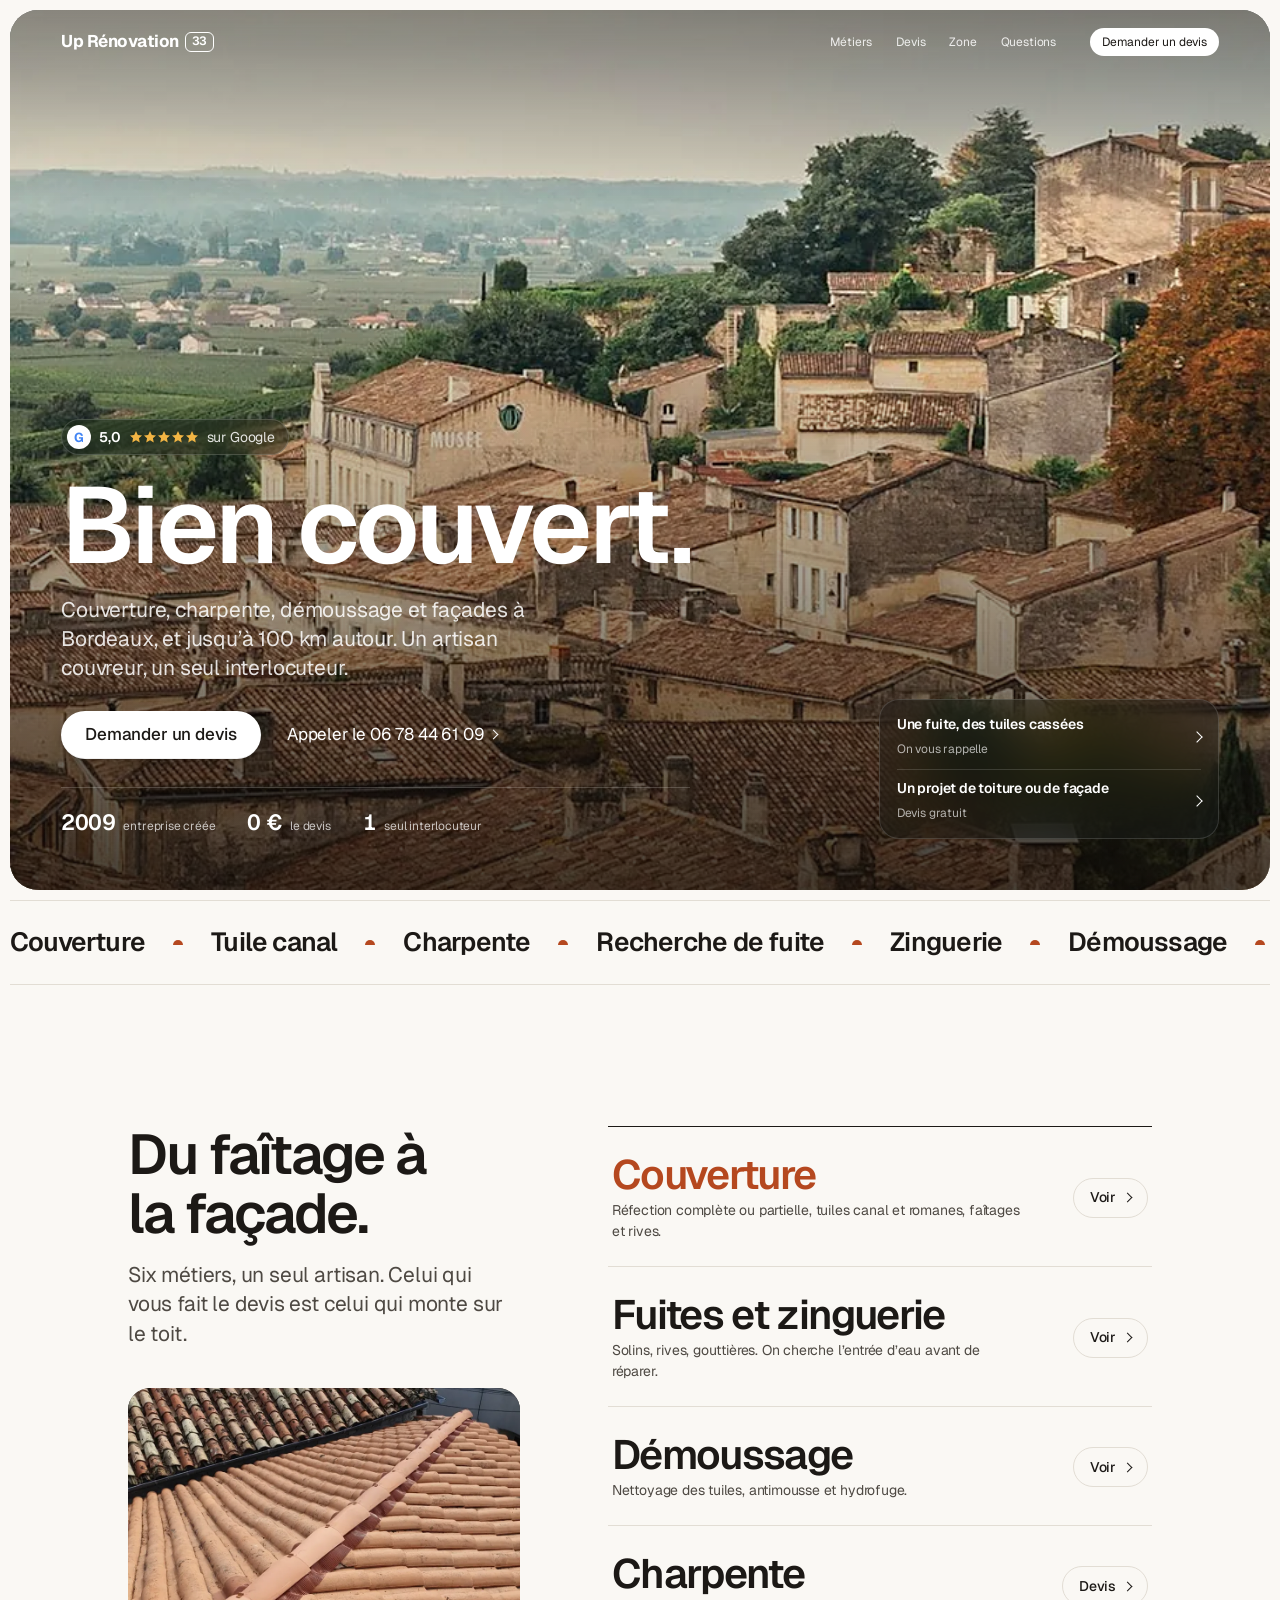
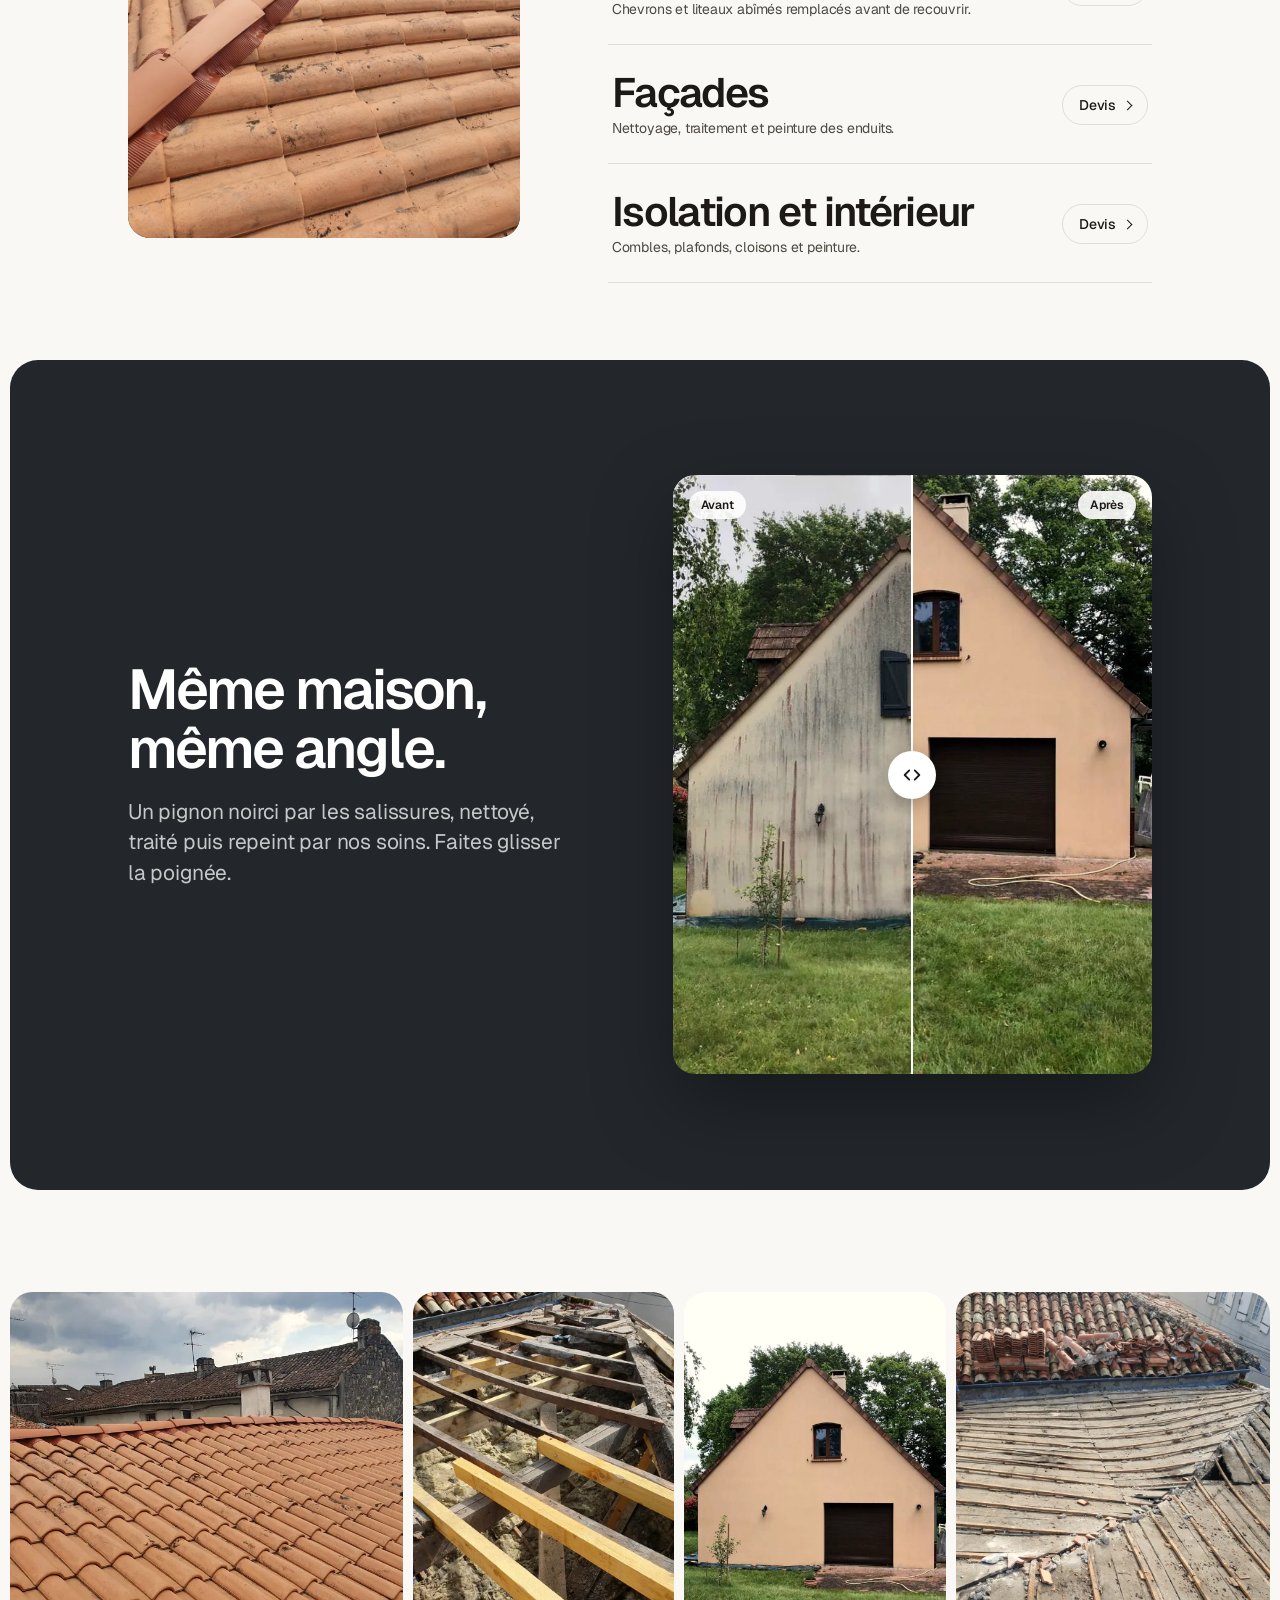
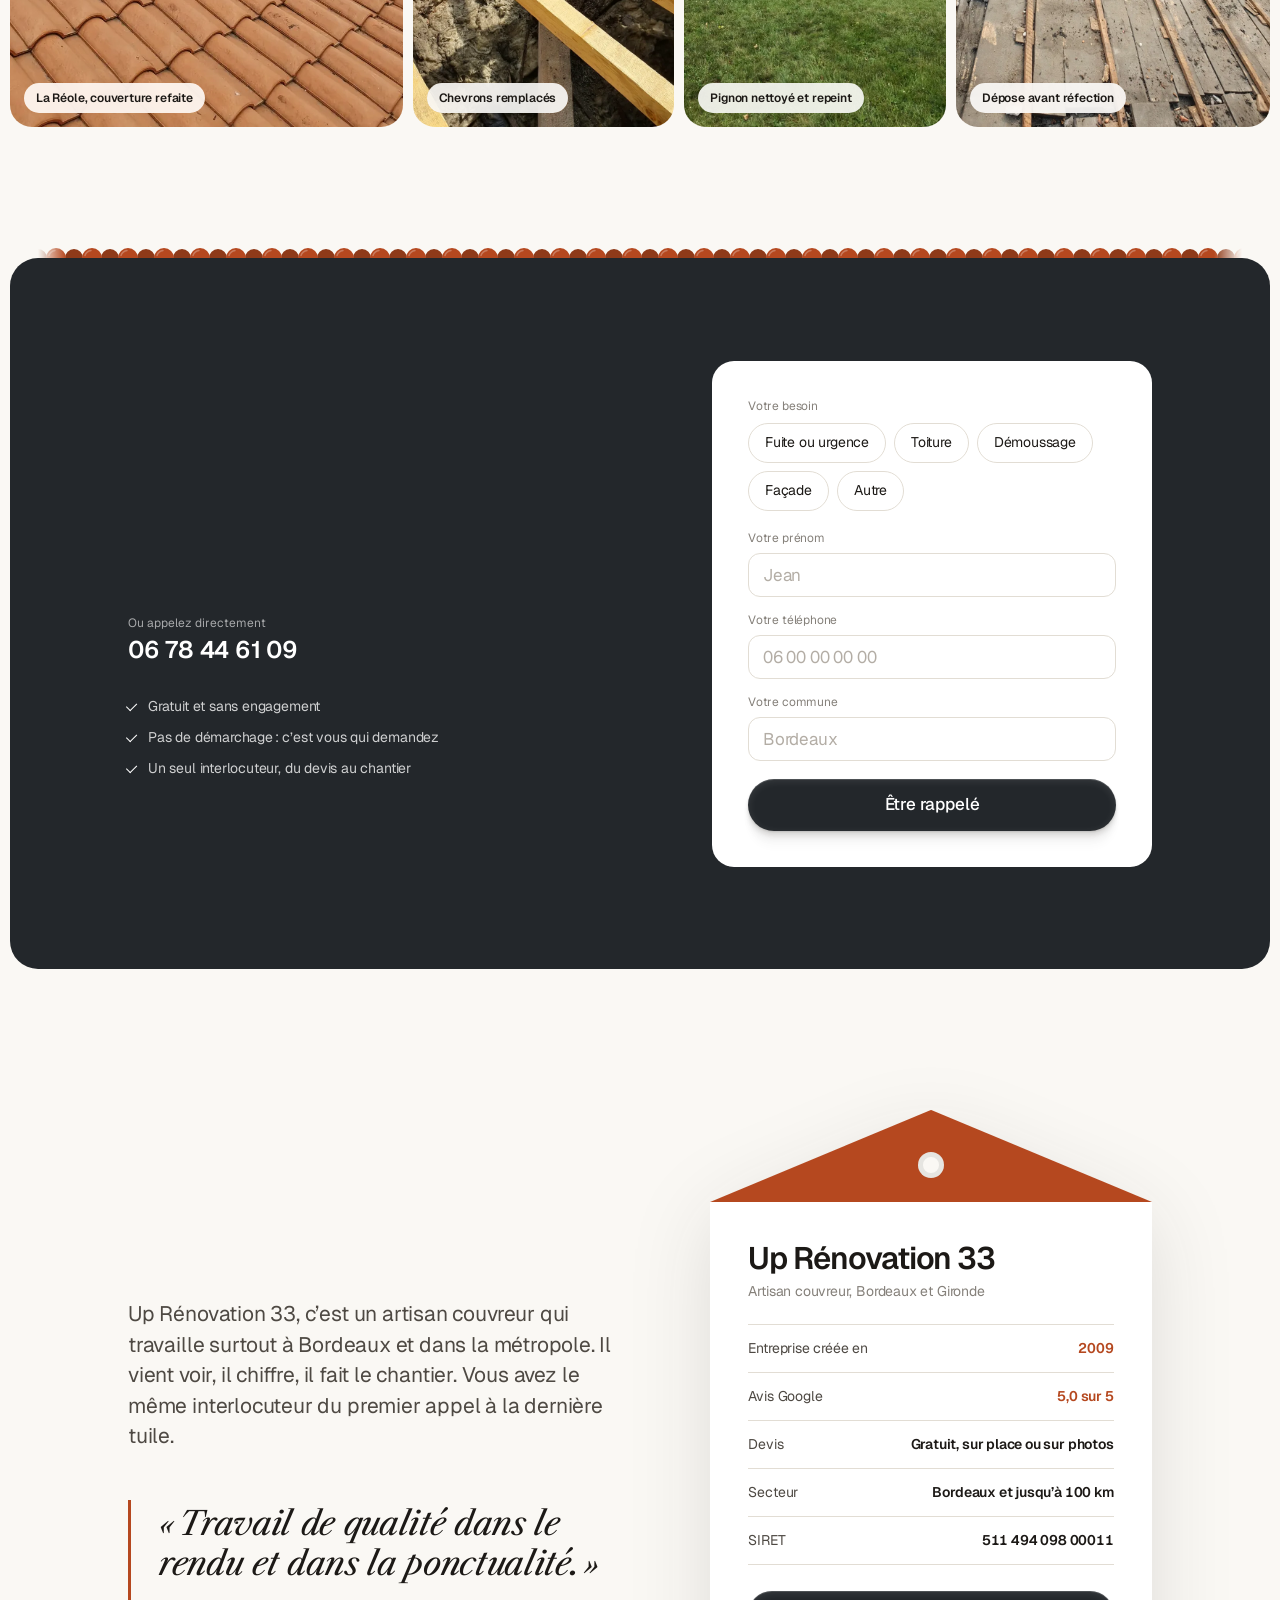
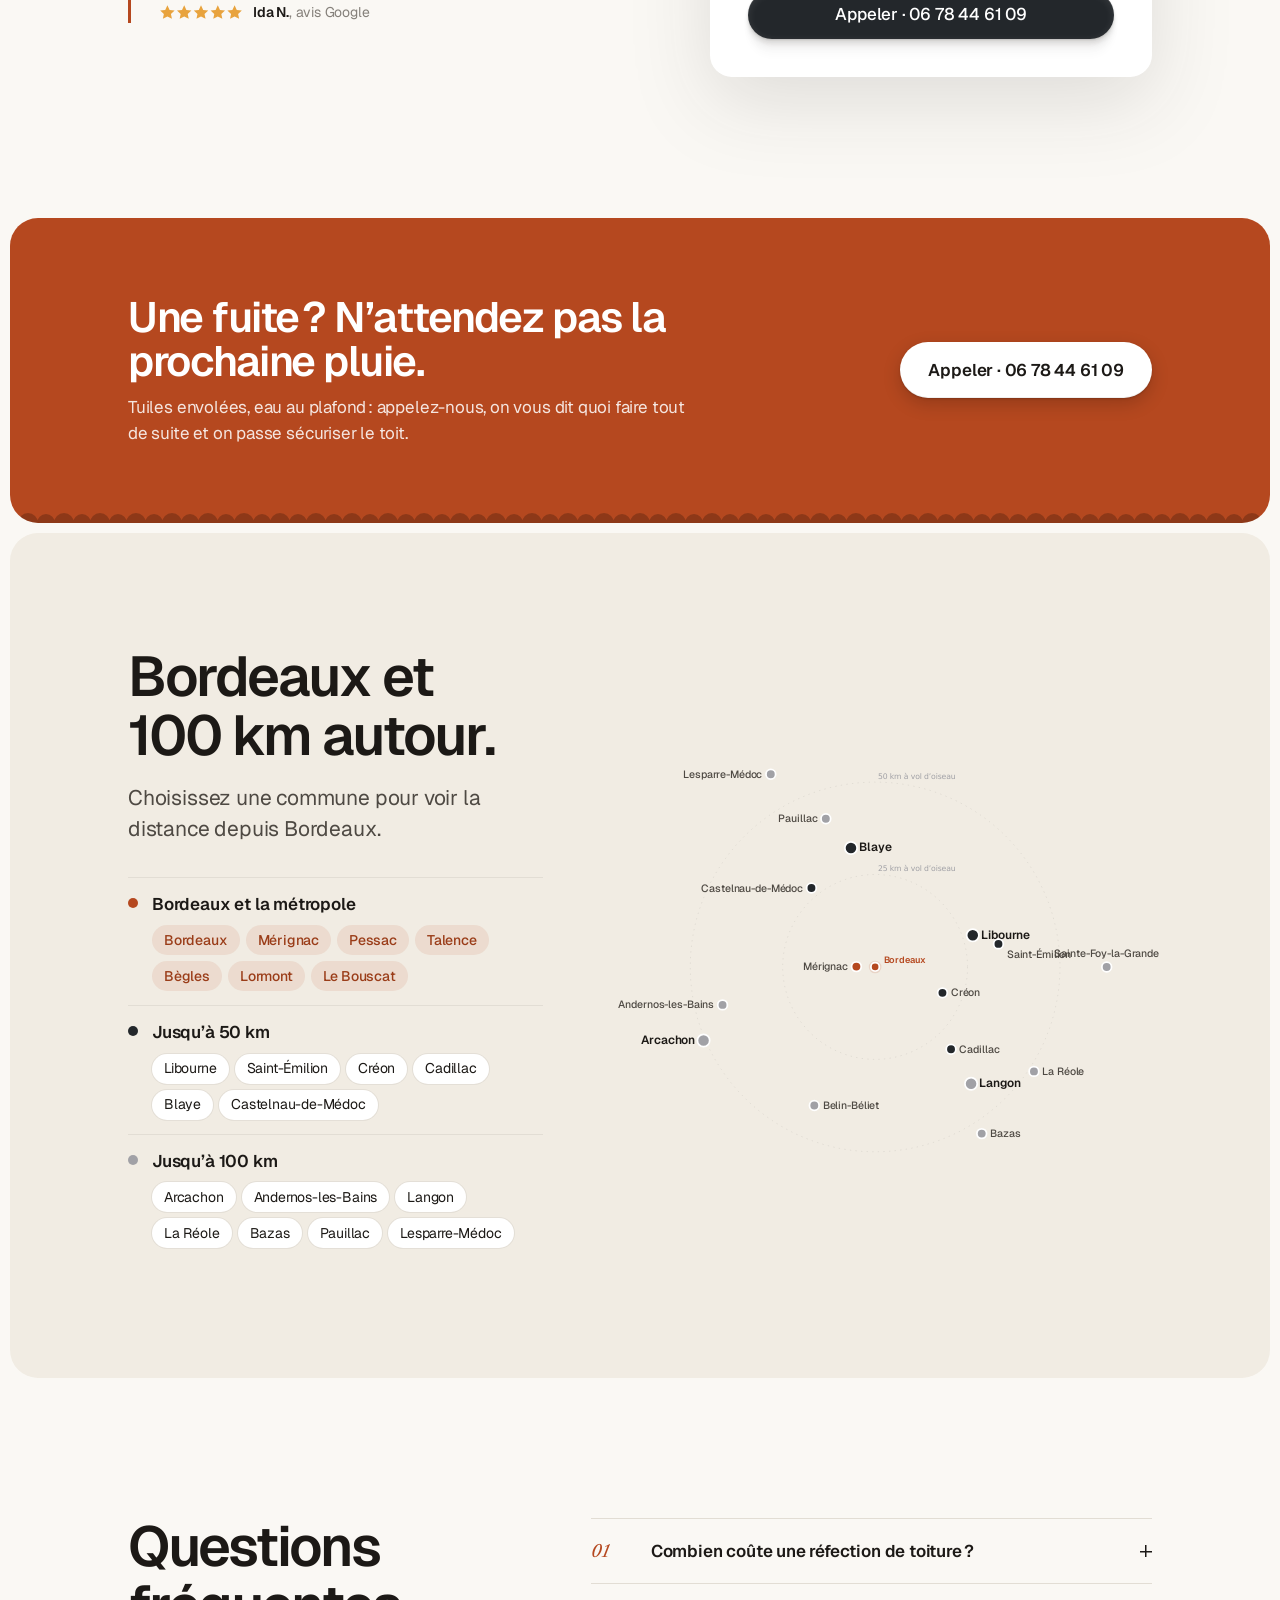
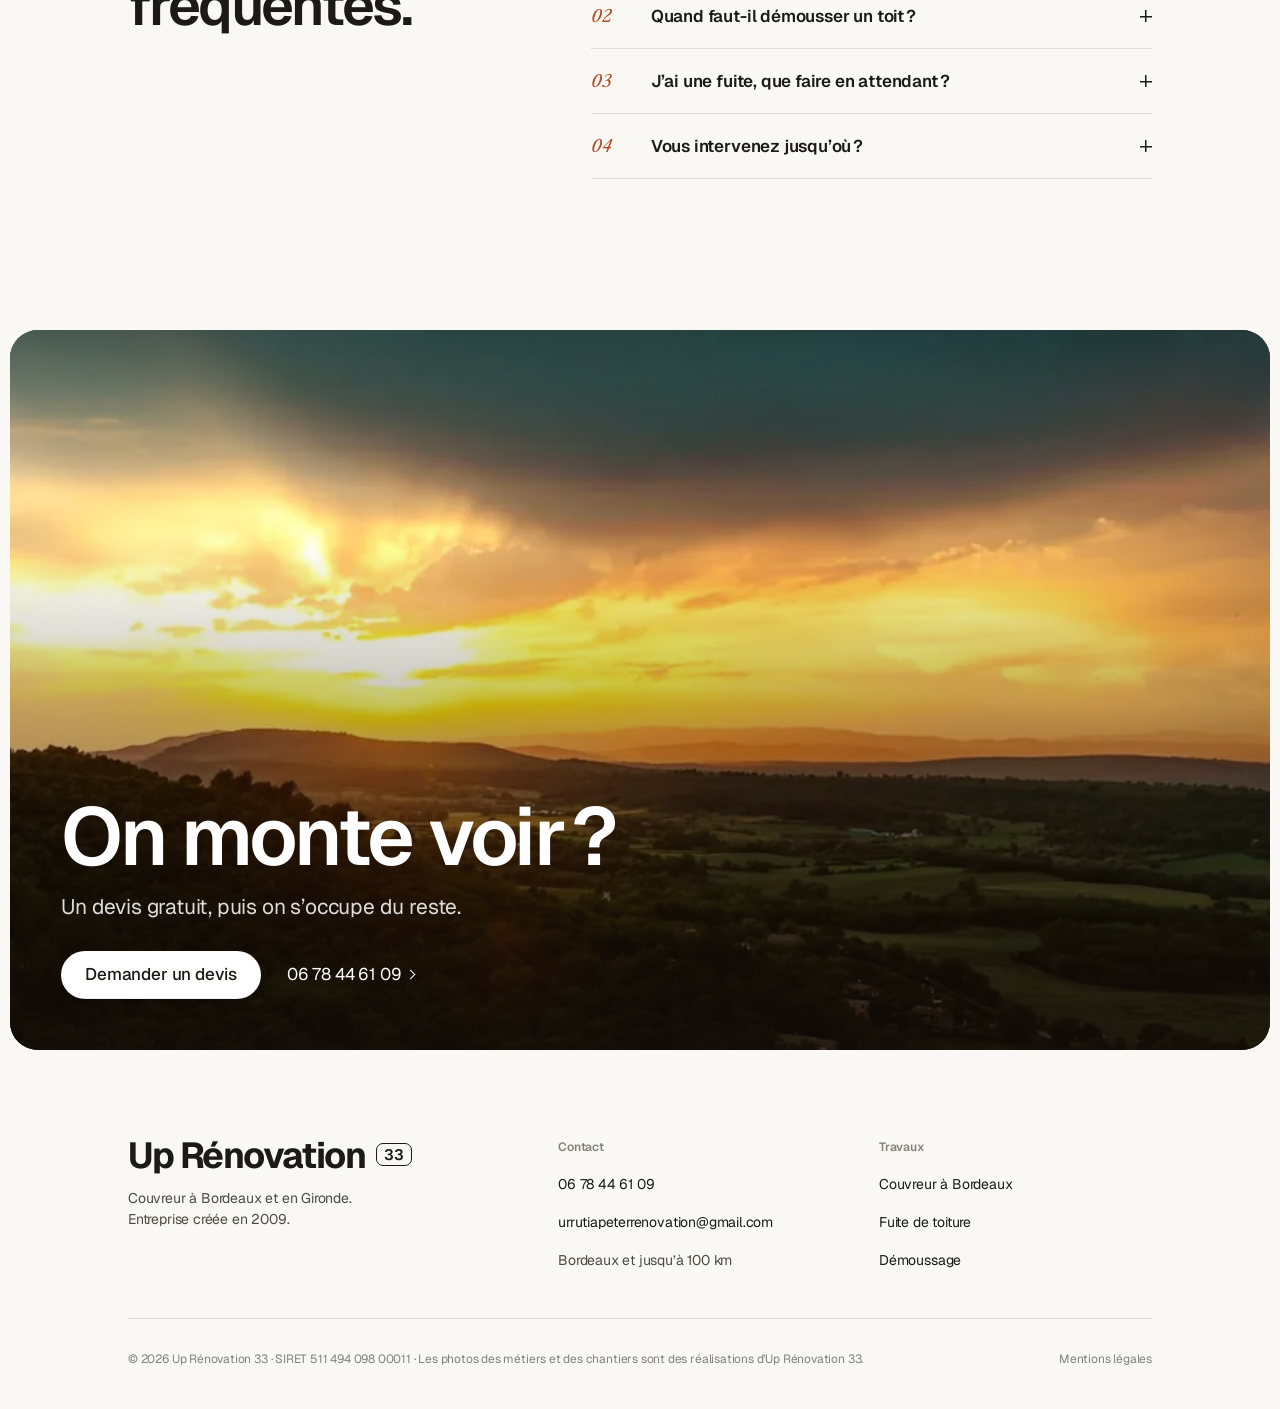
==== commit 083657e9: "Retours de Peter : prénom retiré, zone Bordeaux et 100 km, ancienne adresse retirée, page /couvreur-" ====
--- a/index.html
+++ b/index.html
@@ -3,8 +3,8 @@
 <head>
 <meta charset="utf-8">
 <meta name="viewport" content="width=device-width, initial-scale=1, viewport-fit=cut">
-<title>Couvreur à Loubens et dans l’Entre-deux-Mers (33) · Up Rénovation 33</title>
-<meta name="description" content="Couvreur à Loubens, près de La Réole : couverture, charpente, démoussage, fuites, façades. Peter Urrutia, artisan depuis 2009. Devis gratuit.">
+<title>Couvreur à Bordeaux et en Gironde · Up Rénovation 33</title>
+<meta name="description" content="Couvreur à Bordeaux : couverture, charpente, démoussage, fuites, façades. Bordeaux, métropole et jusqu’à 100 km. Entreprise créée en 2009. Devis gratuit.">
 <meta name="theme-color" content="#FFFFFF">
 <link rel="canonical" href="https://uprenovation33.fr/">
 <link rel="icon" href="/lp/favicon.svg" type="image/svg+xml">
@@ -12,8 +12,8 @@
 <meta property="og:type" content="website">
 <meta property="og:locale" content="fr_FR">
 <meta property="og:site_name" content="Up Rénovation 33">
-<meta property="og:title" content="Up Rénovation 33 · Couvreur à La Réole">
-<meta property="og:description" content="Couverture, charpente, démoussage et façades autour de La Réole. Devis gratuit.">
+<meta property="og:title" content="Up Rénovation 33 · Couvreur à Bordeaux">
+<meta property="og:description" content="Couverture, charpente, démoussage et façades à Bordeaux et en Gironde. Devis gratuit.">
 <meta property="og:url" content="https://uprenovation33.fr/">
 <meta property="og:image" content="https://uprenovation33.fr/lp/img/toiture-tuile-canal-la-reole.jpg">
 <link rel="preconnect" href="https://fonts.googleapis.com">
@@ -27,12 +27,10 @@
   "@context": "https://schema.org",
   "@type": "RoofingContractor", "@id": "https://uprenovation33.fr/#entreprise",
   "name": "Up Rénovation 33",
-  "founder": "Peter Urrutia",
   "telephone": "+33678446109",
   "email": "urrutiapeterrenovation@gmail.com",
-  "address": { "@type": "PostalAddress", "streetAddress": "8 Grand Champ", "postalCode": "33190", "addressLocality": "Loubens", "addressCountry": "FR" },
-  "geo": { "@type": "GeoCoordinates", "latitude": 44.612, "longitude": -0.033 },
-  "areaServed": ["La Réole", "Langon", "Marmande", "Sauveterre-de-Guyenne", "Monségur", "Bazas", "Gironde", "Lot-et-Garonne", "Landes"],
+  "address": { "@type": "PostalAddress", "addressRegion": "Gironde", "addressCountry": "FR" },
+  "areaServed": ["Bordeaux", "Mérignac", "Pessac", "Talence", "Bègles", "Lormont", "Libourne", "Arcachon", "Langon", "Blaye", "Gironde"],
   "url": "https://uprenovation33.fr/",
   "image": "https://uprenovation33.fr/lp/img/toiture-tuile-canal-la-reole.jpg",
   "aggregateRating": { "@type": "AggregateRating", "ratingValue": "5", "reviewCount": "2", "bestRating": "5" },
@@ -68,10 +66,10 @@
       <div class="hero-txt">
         <p class="hero-note"><span class="g" aria-hidden="true">G</span><b>5,0</b><span class="stars" aria-hidden="true"><svg viewBox="0 0 100 20"><g fill="currentColor"><use href="#st"/><use href="#st" x="20"/><use href="#st" x="40"/><use href="#st" x="60"/><use href="#st" x="80"/></g></svg></span><span>sur Google</span></p>
         <h1 id="hero-t">Bien couvert.</h1>
-        <p>Couverture, charpente, démoussage et façades autour de La Réole. Un artisan couvreur, installé à Loubens.</p>
+        <p>Couverture, charpente, démoussage et façades à Bordeaux, et jusqu’à 100&nbsp;km autour. Un artisan couvreur, un seul interlocuteur.</p>
         <div class="hero-cta">
           <a class="btn btn-white" href="#devis">Demander un devis</a>
-          <a class="link link-white" href="tel:+33678446109">Appeler Peter</a>
+          <a class="link link-white" href="tel:+33678446109">Appeler le 06 78 44 61 09</a>
         </div>
         <ul class="hero-facts">
           <li><b>2009</b>entreprise créée</li>
@@ -80,7 +78,7 @@
         </ul>
       </div>
       <nav class="paths-mini" aria-label="Votre demande">
-        <a href="#devis" data-go="Fuite ou urgence"><span><b>Une fuite, des tuiles cassées</b><small>Peter vous rappelle</small></span><i aria-hidden="true"></i></a>
+        <a href="#devis" data-go="Fuite ou urgence"><span><b>Une fuite, des tuiles cassées</b><small>On vous rappelle</small></span><i aria-hidden="true"></i></a>
         <a href="#devis" data-go="Toiture"><span><b>Un projet de toiture ou de façade</b><small>Devis gratuit</small></span><i aria-hidden="true"></i></a>
       </nav>
     </div>
@@ -106,7 +104,7 @@
       </figure>
     </div>
     <ul class="tlist">
-      <li><a href="/couvreur-la-reole/" data-img="assets/img/m-couverture.webp">
+      <li><a href="/couvreur-bordeaux/" data-img="assets/img/m-couverture.webp">
         <img src="assets/img/m-couverture.webp" alt="" loading="lazy" width="900" height="1200">
         <span class="tname">Couverture</span>
         <span class="tdesc">Réfection complète ou partielle, tuiles canal et romanes, faîtages et rives.</span>
@@ -151,7 +149,7 @@
   <div class="wrap before-in">
     <div class="before-txt">
       <h2 id="before-t" class="reveal">Même maison, même angle.</h2>
-      <p class="reveal">Un pignon noirci par les salissures, nettoyé, traité puis repeint par Peter. Faites glisser la poignée.</p>
+      <p class="reveal">Un pignon noirci par les salissures, nettoyé, traité puis repeint par nos soins. Faites glisser la poignée.</p>
     </div>
     <div class="ba-slider reveal" style="--pos: 50%">
       <img src="assets/img/f-apres.webp" alt="Le pignon après les travaux, nettoyé et repeint" loading="lazy" width="900" height="1601">
@@ -178,7 +176,7 @@
   <div class="wrap ask">
     <div class="ask-txt">
       <h2 id="quote-t" class="reveal">Devis gratuit.</h2>
-      <p class="reveal">Laissez votre numéro, Peter vous rappelle pour en parler et passer voir le toit.</p>
+      <p class="reveal">Laissez votre numéro, nous vous rappelons pour en parler et passer voir le toit.</p>
       <a class="ask-tel" href="tel:+33678446109"><small>Ou appelez directement</small>06 78 44 61 09</a>
       <ul class="ask-ok">
         <li>Gratuit et sans engagement</li>
@@ -201,7 +199,7 @@
         </fieldset>
         <label class="fld"><span>Votre prénom</span><input name="prenom" autocomplete="given-name" placeholder="Jean"></label>
         <label class="fld"><span>Votre téléphone</span><input name="tel" type="tel" inputmode="tel" autocomplete="tel" placeholder="06 00 00 00 00" required></label>
-        <label class="fld"><span>Votre commune</span><input name="commune" autocomplete="address-level2" placeholder="La Réole"></label>
+        <label class="fld"><span>Votre commune</span><input name="commune" autocomplete="address-level2" placeholder="Bordeaux"></label>
         <p class="ask-err" id="ask-err" aria-live="polite"></p>
         <button class="btn btn-wide" type="submit">Être rappelé</button>
       </div>
@@ -214,12 +212,12 @@
   </div>
 </section>
 
-<!-- Peter -->
+<!-- L'artisan -->
 <section class="about" aria-labelledby="about-t">
   <div class="wrap about-grid">
     <div class="about-txt">
       <h2 id="about-t" class="reveal">Un artisan, un&nbsp;numéro.</h2>
-      <p class="reveal">Up Rénovation 33, c’est Peter Urrutia, couvreur installé à Loubens, à cinq minutes de La Réole. Il vient voir, il chiffre, il fait le chantier. Vous avez le même interlocuteur du premier appel à la dernière tuile.</p>
+      <p class="reveal">Up Rénovation 33, c’est un artisan couvreur qui travaille surtout à Bordeaux et dans la métropole. Il vient voir, il chiffre, il fait le chantier. Vous avez le même interlocuteur du premier appel à la dernière tuile.</p>
       <figure class="review reveal">
         <blockquote><p>«&#8239;Travail de qualité dans le rendu et dans la ponctualité.&#8239;»</p></blockquote>
         <figcaption>
@@ -230,16 +228,16 @@
     </div>
     <aside class="fiche reveal" aria-labelledby="fiche-t">
       <div class="fiche-in">
-        <h3 id="fiche-t">Peter Urrutia</h3>
-        <p class="fiche-sub">Couvreur à Loubens, Gironde</p>
+        <h3 id="fiche-t">Up Rénovation 33</h3>
+        <p class="fiche-sub">Artisan couvreur, Bordeaux et Gironde</p>
         <dl>
           <div><dt>Entreprise créée en</dt><dd>2009</dd></div>
           <div><dt>Avis Google</dt><dd>5,0 sur 5</dd></div>
           <div><dt>Devis</dt><dd>Gratuit, sur place ou sur photos</dd></div>
-          <div><dt>Secteur</dt><dd>Gironde, Lot-et-Garonne, nord des Landes</dd></div>
+          <div><dt>Secteur</dt><dd>Bordeaux et jusqu’à 100 km</dd></div>
           <div><dt>SIRET</dt><dd>511 494 098 00011</dd></div>
         </dl>
-        <a class="btn btn-wide" href="tel:+33678446109">Appeler Peter · 06 78 44 61 09</a>
+        <a class="btn btn-wide" href="tel:+33678446109">Appeler · 06 78 44 61 09</a>
       </div>
     </aside>
   </div>
@@ -250,7 +248,7 @@
   <div class="wrap urgent-in">
     <div>
       <h2 id="urgent-t">Une fuite&#8239;? N’attendez pas la prochaine pluie.</h2>
-      <p>Tuiles envolées, eau au plafond&#8239;: appelez Peter, il vous dit quoi faire tout de suite et passe sécuriser le toit.</p>
+      <p>Tuiles envolées, eau au plafond&#8239;: appelez-nous, on vous dit quoi faire tout de suite et on passe sécuriser le toit.</p>
     </div>
     <a class="btn btn-white" href="tel:+33678446109">Appeler · 06 78 44 61 09</a>
   </div>
@@ -260,16 +258,16 @@
 <section class="zone" id="zone" aria-labelledby="zone-t">
   <div class="wrap zone-in">
     <div>
-      <h2 id="zone-t" class="reveal">Autour de La&nbsp;Réole.</h2>
-      <p class="reveal">Choisissez une commune pour voir la distance depuis Loubens.</p>
+      <h2 id="zone-t" class="reveal">Bordeaux et 100&nbsp;km autour.</h2>
+      <p class="reveal">Choisissez une commune pour voir la distance depuis Bordeaux.</p>
       <ul class="legend">
-        <li><i class="k-near"></i><b>Moins de 20&nbsp;km</b><span class="chips"><em>La Réole</em><em>Monségur</em><em>Sauveterre-de-Guyenne</em><em>Meilhan-sur-Garonne</em></span></li>
-        <li><i class="k-mid"></i><b>20 à 40&nbsp;km</b><span class="chips"><em>Langon</em><em>Marmande</em><em>Bazas</em><em>Saint-Macaire</em><em>Cadillac</em><em>Duras</em></span></li>
-        <li><i class="k-far"></i><b>Plus loin</b><span>Gironde, Lot-et-Garonne et nord des Landes, selon le chantier</span></li>
+        <li><i class="k-near"></i><b>Bordeaux et la métropole</b><span class="chips"><em>Bordeaux</em><em>Mérignac</em><em>Pessac</em><em>Talence</em><em>Bègles</em><em>Lormont</em><em>Le Bouscat</em></span></li>
+        <li><i class="k-mid"></i><b>Jusqu’à 50&nbsp;km</b><span class="chips"><em>Libourne</em><em>Saint-Émilion</em><em>Créon</em><em>Cadillac</em><em>Blaye</em><em>Castelnau-de-Médoc</em></span></li>
+        <li><i class="k-far"></i><b>Jusqu’à 100&nbsp;km</b><span class="chips"><em>Arcachon</em><em>Andernos-les-Bains</em><em>Langon</em><em>La Réole</em><em>Bazas</em><em>Pauillac</em><em>Lesparre-Médoc</em></span></li>
       </ul>
     </div>
     <div class="map-wrap">
-      <svg class="map" id="map" viewBox="0 0 800 740" role="img" aria-label="Carte des communes autour de Loubens"></svg>
+      <svg class="map" id="map" viewBox="0 0 800 740" role="img" aria-label="Carte des communes autour de Bordeaux"></svg>
       <div class="map-tip" id="map-tip" hidden></div>
     </div>
   </div>
@@ -282,7 +280,7 @@
     <div class="faq-list">
       <details>
         <summary>Combien coûte une réfection de toiture&#8239;?</summary>
-        <p>Cela dépend de la surface, de la pente, du type de tuile, de l’accès et surtout de l’état des bois en dessous. C’est pour cela que Peter regarde vos photos ou passe avant de donner un prix. Le devis est gratuit.</p>
+        <p>Cela dépend de la surface, de la pente, du type de tuile, de l’accès et surtout de l’état des bois en dessous. C’est pour cela que nous regardons vos photos ou passons avant de donner un prix. Le devis est gratuit.</p>
       </details>
       <details>
         <summary>Quand faut-il démousser un toit&#8239;?</summary>
@@ -290,11 +288,11 @@
       </details>
       <details>
         <summary>J’ai une fuite, que faire en attendant&#8239;?</summary>
-        <p>Placez un récipient sous l’écoulement, coupez l’électricité de la pièce si l’eau approche d’un point lumineux, et appelez Peter. Ne montez pas sur le toit, surtout mouillé.</p>
+        <p>Placez un récipient sous l’écoulement, coupez l’électricité de la pièce si l’eau approche d’un point lumineux, et appelez-nous. Ne montez pas sur le toit, surtout mouillé.</p>
       </details>
       <details>
         <summary>Vous intervenez jusqu’où&#8239;?</summary>
-        <p>Surtout autour de La Réole, Langon, Marmande et dans l’Entre-deux-Mers. Peter se déplace aussi dans le reste de la Gironde, en Lot-et-Garonne et dans le nord des Landes selon le chantier.</p>
+        <p>Surtout à Bordeaux et dans la métropole, et jusqu’à 100&nbsp;km autour&#8239;: Libourne et Saint-Émilion, le bassin d’Arcachon, le Médoc, l’Entre-deux-Mers, Langon et La Réole.</p>
       </details>
     </div>
   </div>
@@ -309,7 +307,7 @@
     </picture>
     <div class="end-in">
       <h2 id="end-t">On monte voir&#8239;?</h2>
-      <p>Un devis gratuit, puis Peter s’occupe du reste.</p>
+      <p>Un devis gratuit, puis on s’occupe du reste.</p>
       <div class="hero-cta">
         <a class="btn btn-white" href="#devis">Demander un devis</a>
         <a class="link link-white" href="tel:+33678446109">06 78 44 61 09</a>
@@ -325,17 +323,17 @@
     <div class="foot-top">
       <div class="foot-brand">
         <p class="foot-mark">Up Rénovation <span>33</span></p>
-        <p>Couvreur à Loubens, près de La Réole.<br>Peter Urrutia, artisan depuis 2009.</p>
+        <p>Couvreur à Bordeaux et en Gironde.<br>Entreprise créée en 2009.</p>
       </div>
       <div class="foot-col">
         <p class="foot-h">Contact</p>
         <a href="tel:+33678446109">06 78 44 61 09</a>
         <a href="mailto:urrutiapeterrenovation@gmail.com">urrutiapeterrenovation@gmail.com</a>
-        <p>8 Grand Champ, 33190 Loubens</p>
+        <p>Bordeaux et jusqu’à 100 km</p>
       </div>
       <div class="foot-col">
         <p class="foot-h">Travaux</p>
-        <a href="/couvreur-la-reole/">Couvreur à La Réole</a>
+        <a href="/couvreur-bordeaux/">Couvreur à Bordeaux</a>
         <a href="/reparation-fuite-toiture/">Fuite de toiture</a>
         <a href="/demoussage-toiture/">Démoussage</a>
       </div>
@@ -354,6 +352,6 @@
 
 <script src="config.js?v=3"></script>
 <script src="suivi.js?v=1"></script>
-<script src="script.js?v=202611061200"></script>
+<script src="script.js?v=202611091230"></script>
 </body>
 </html>
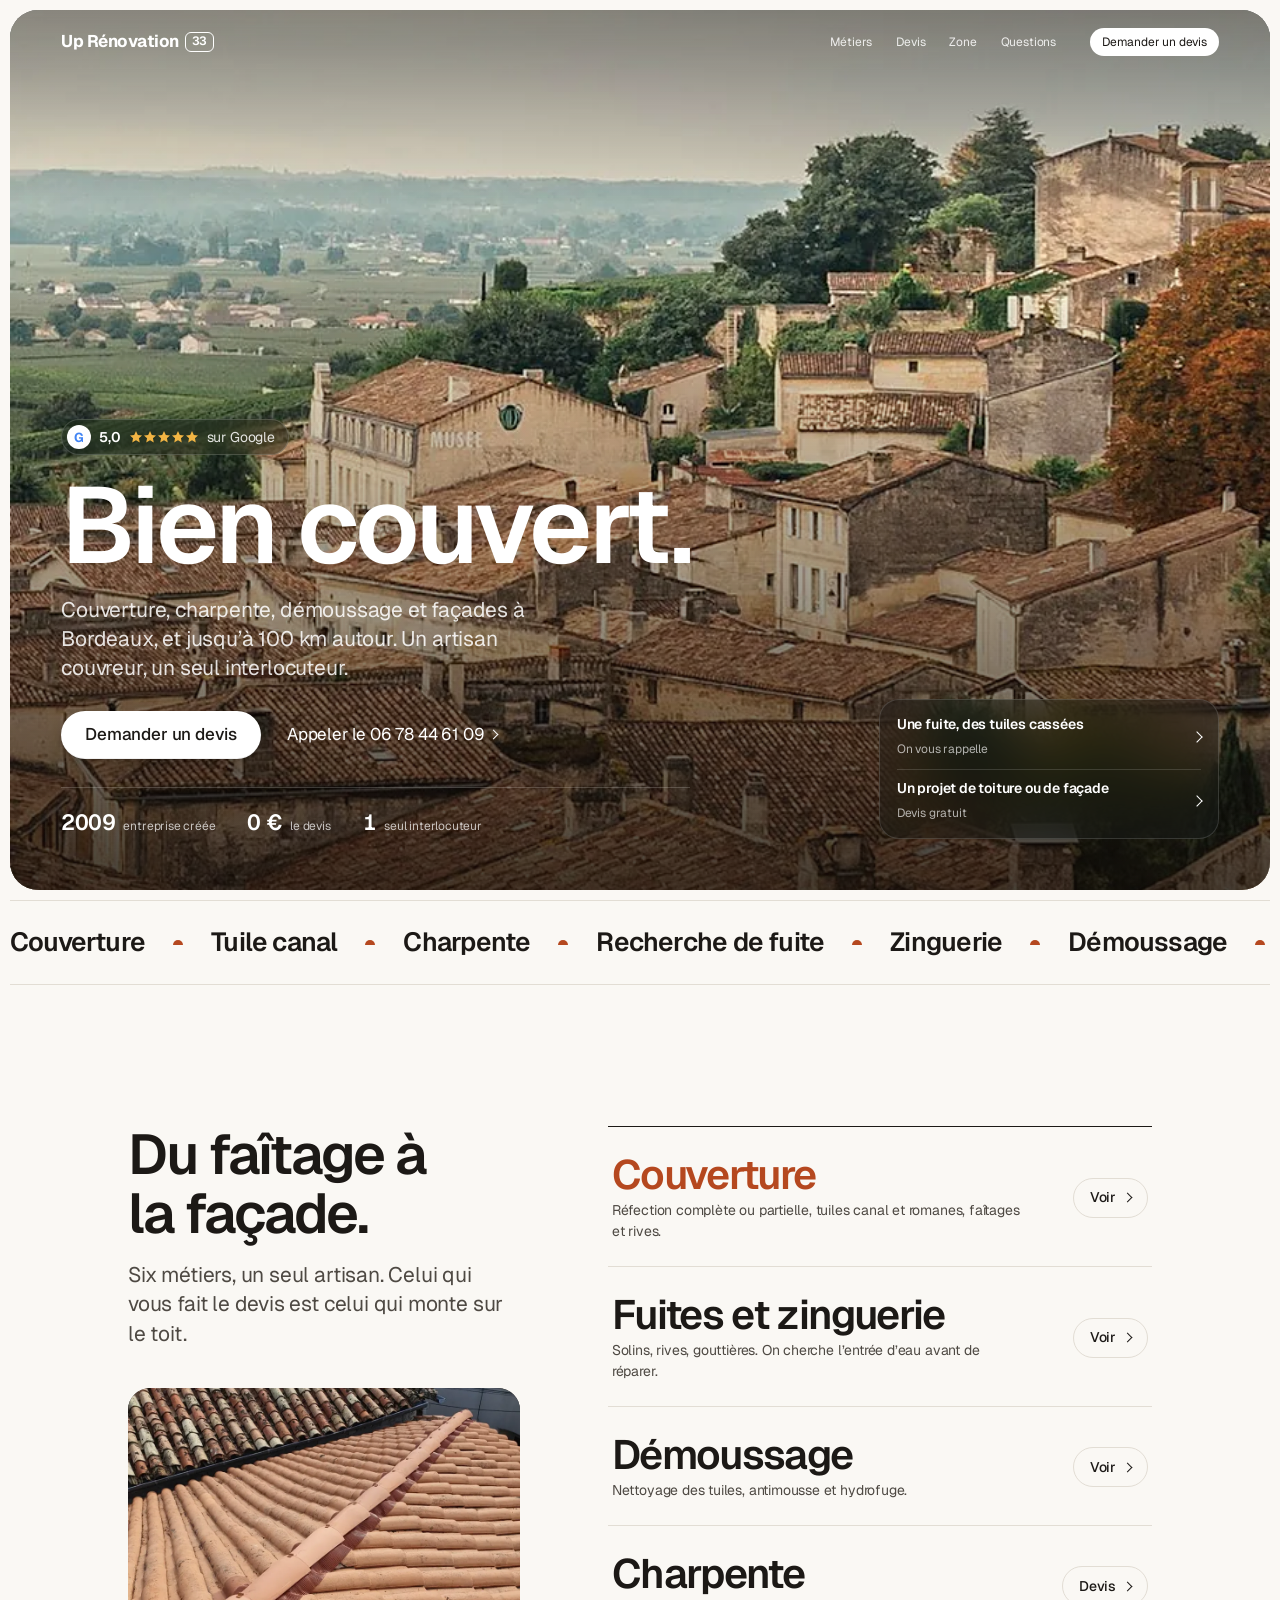
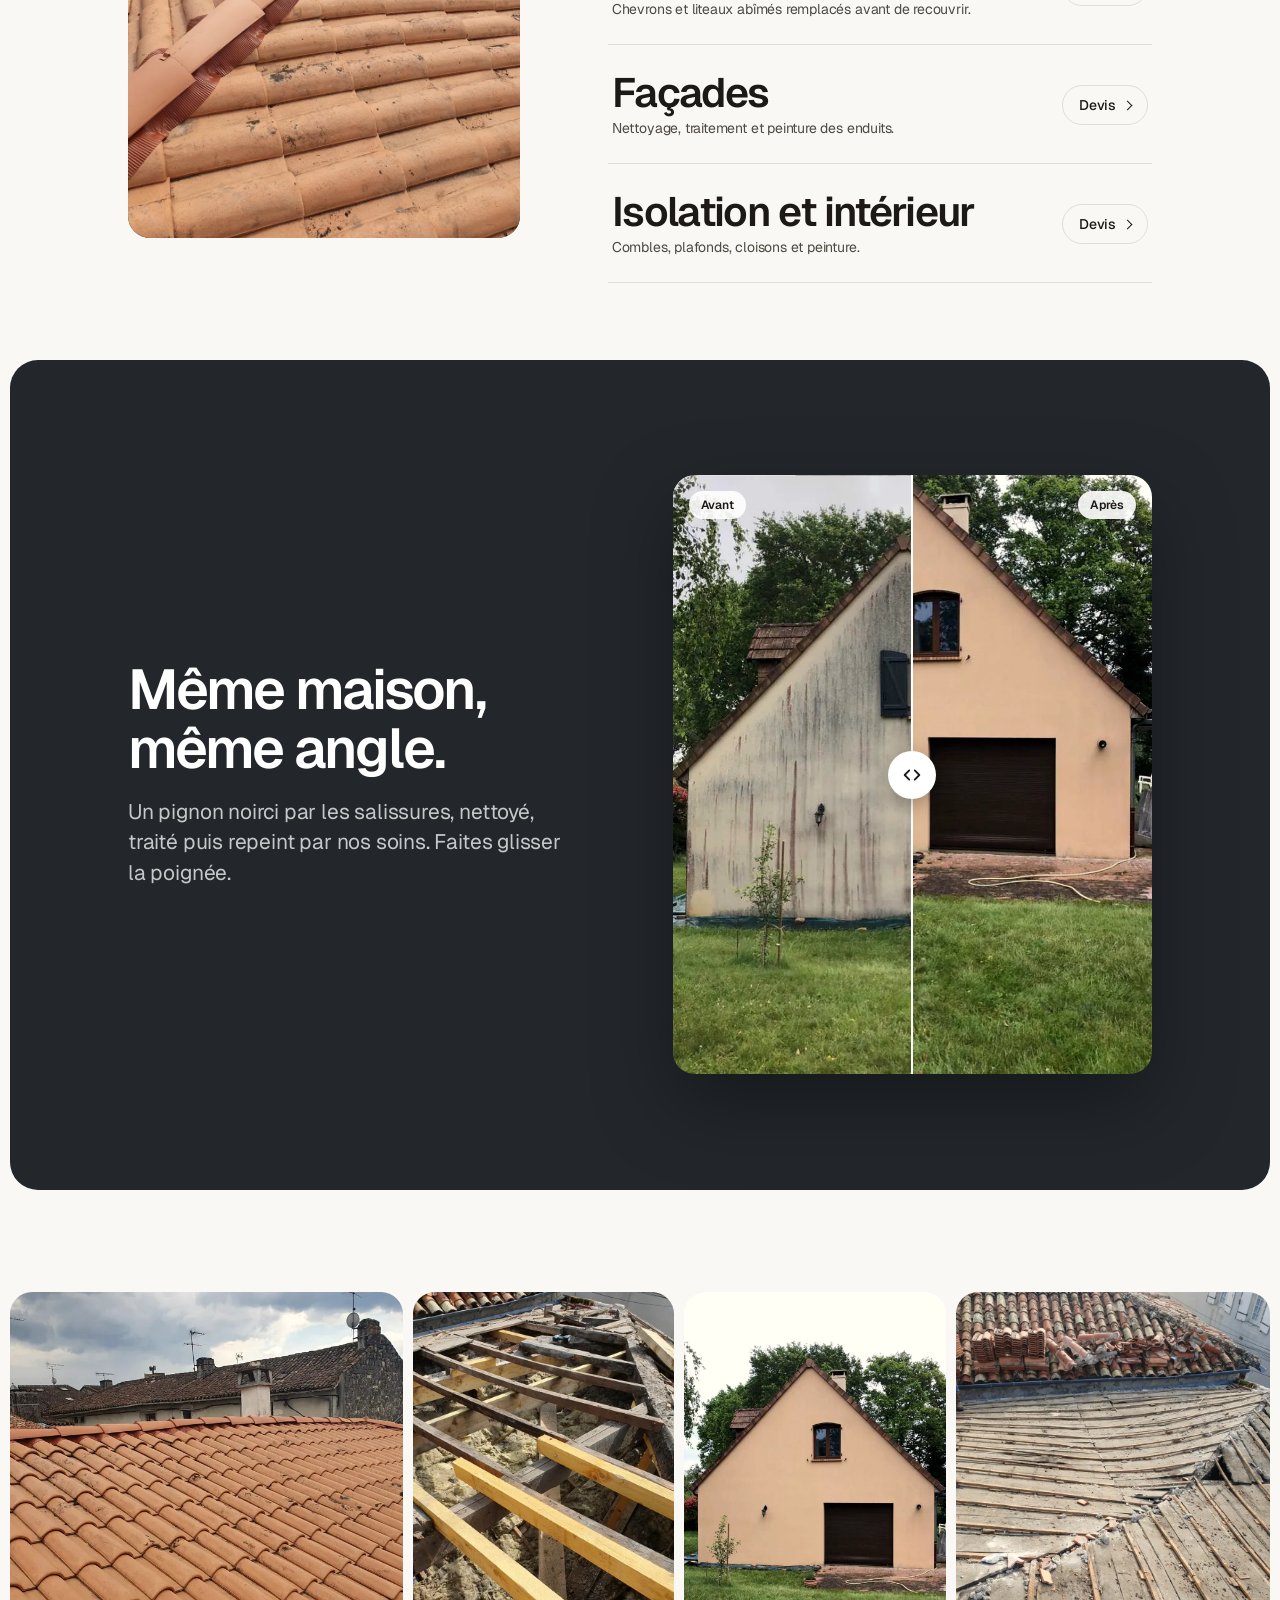
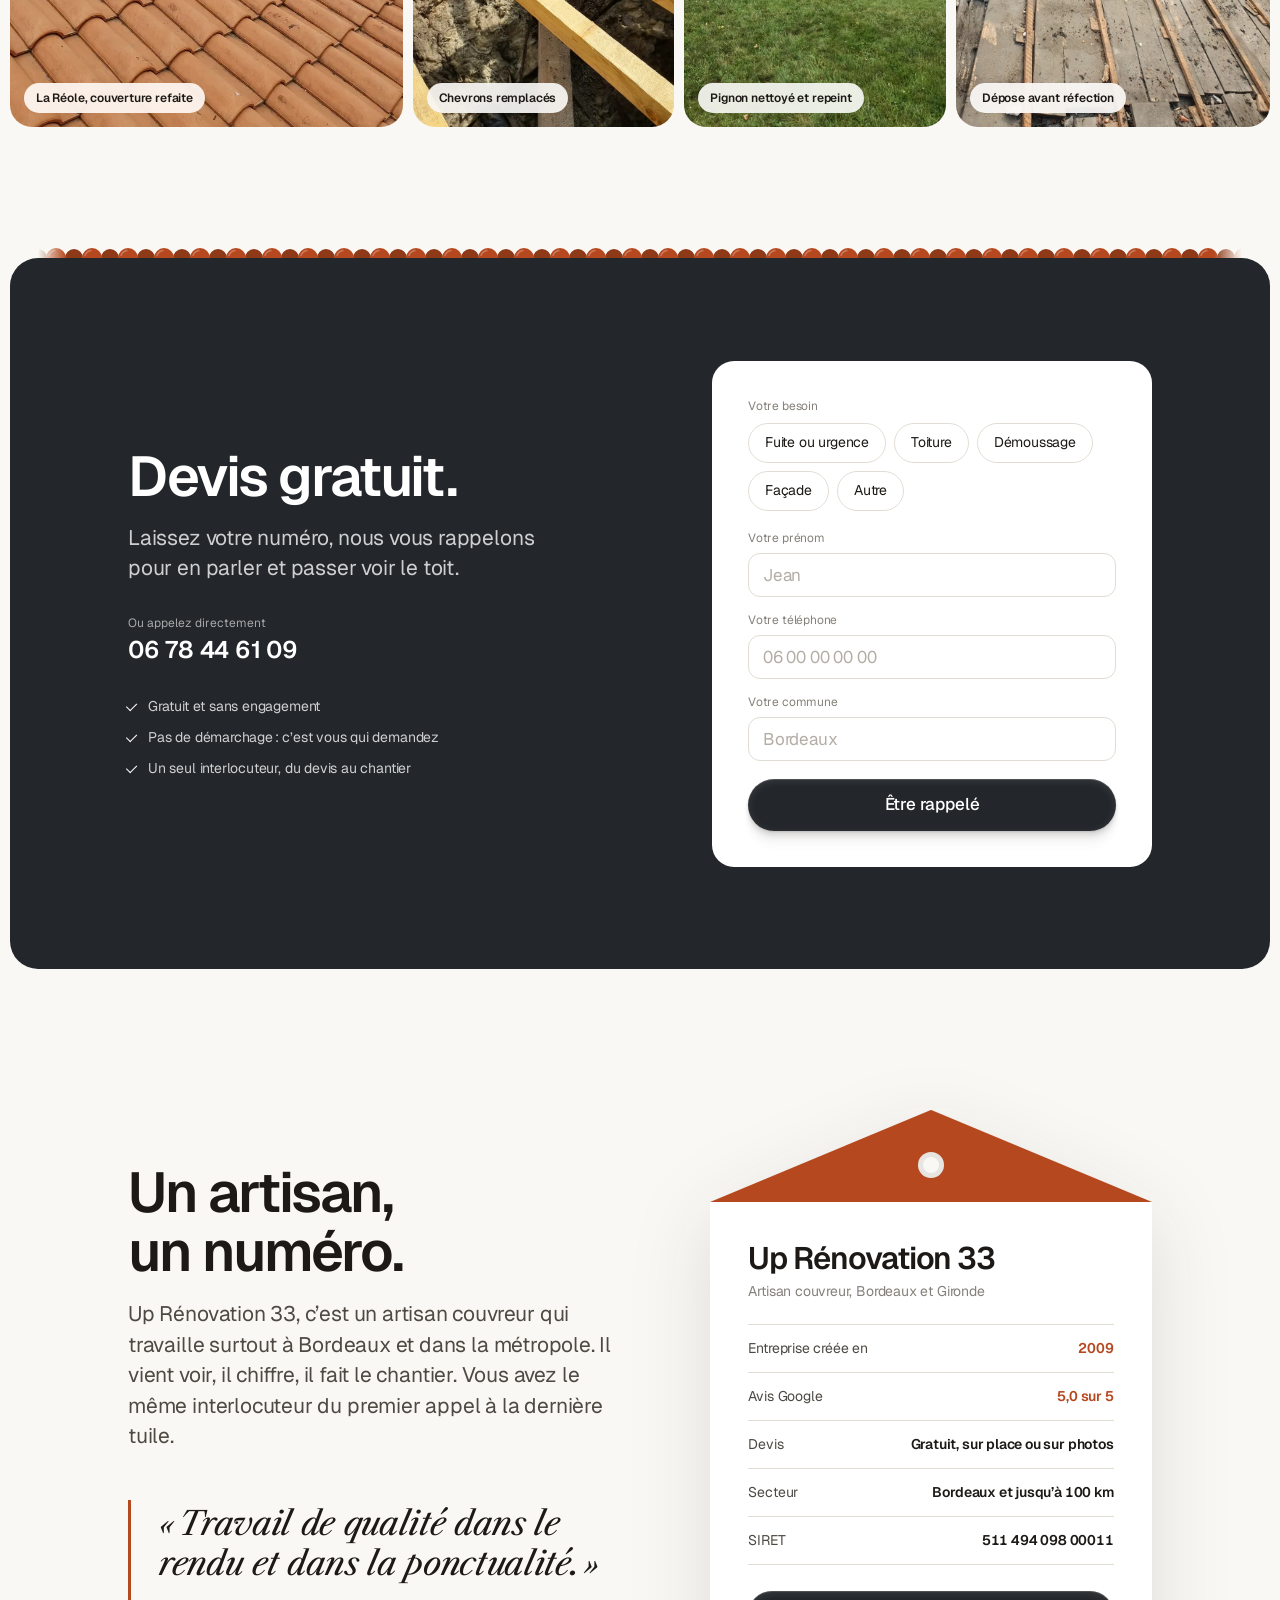
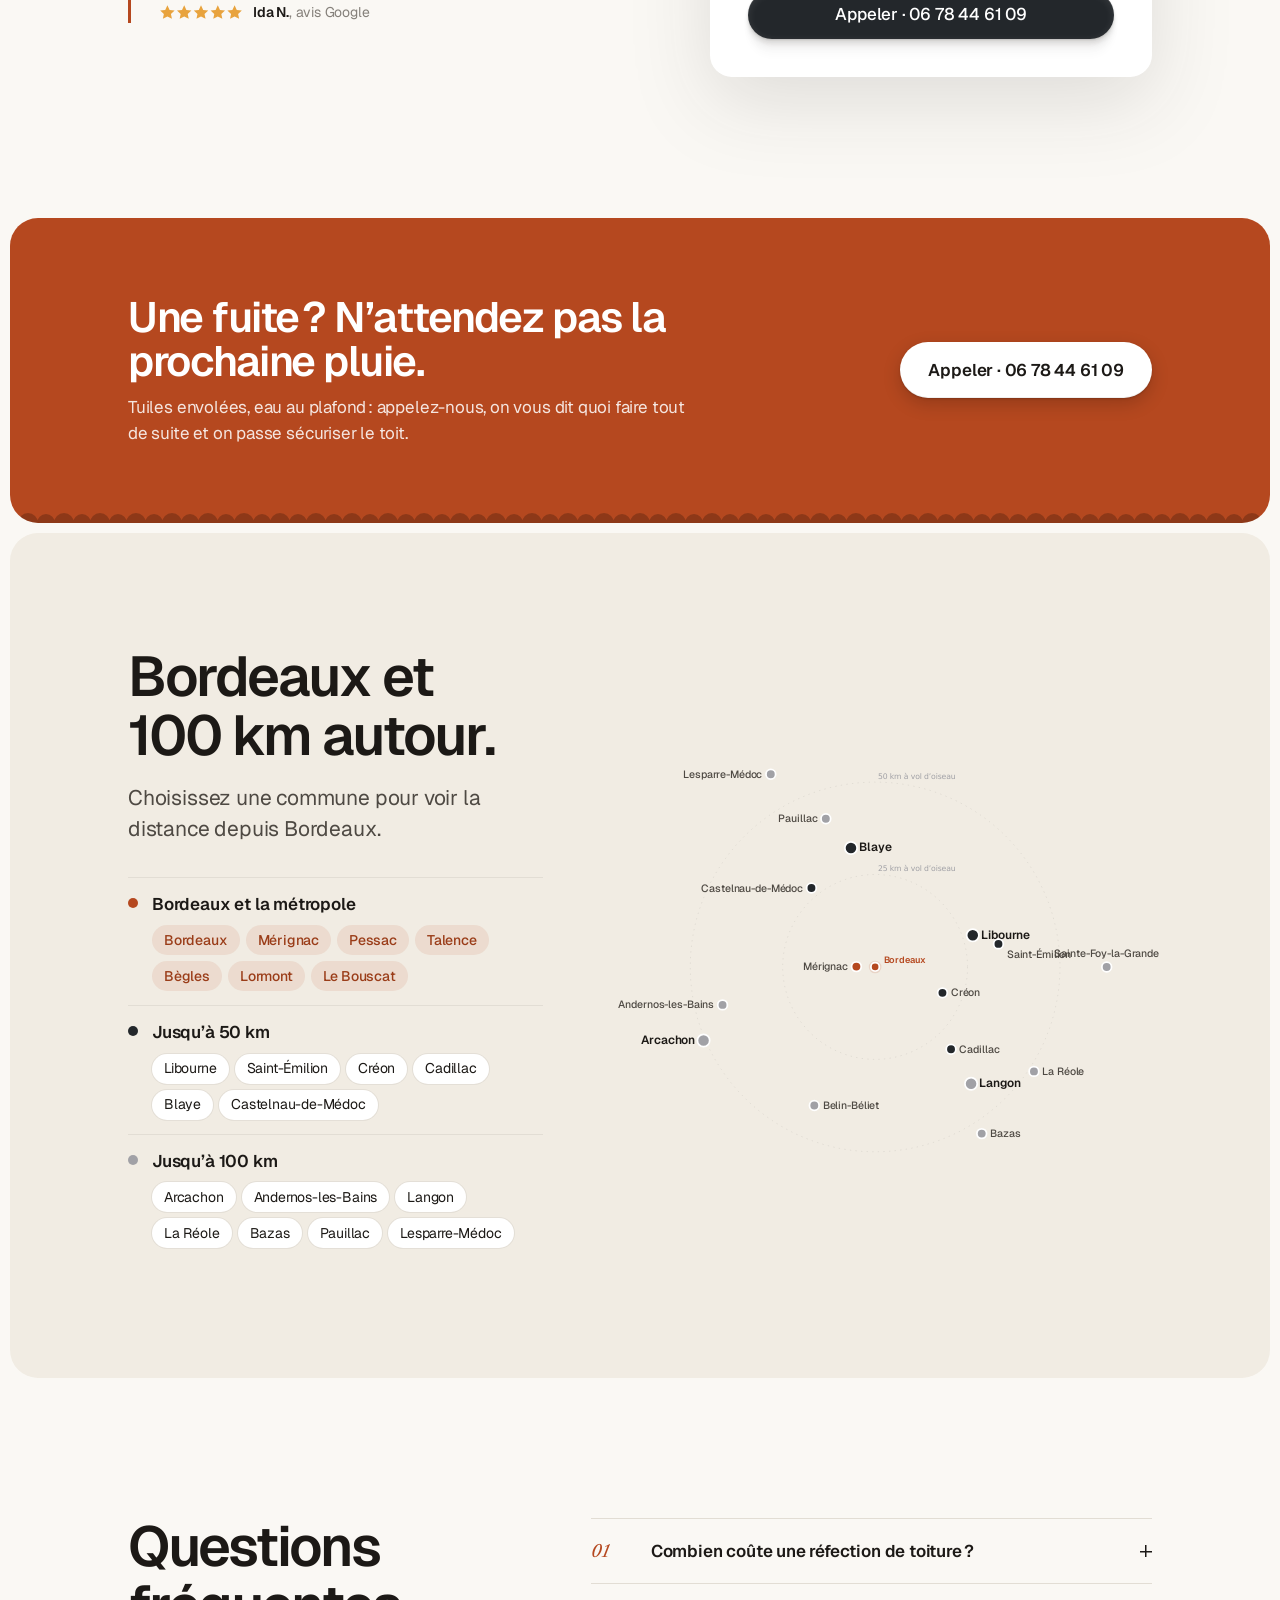
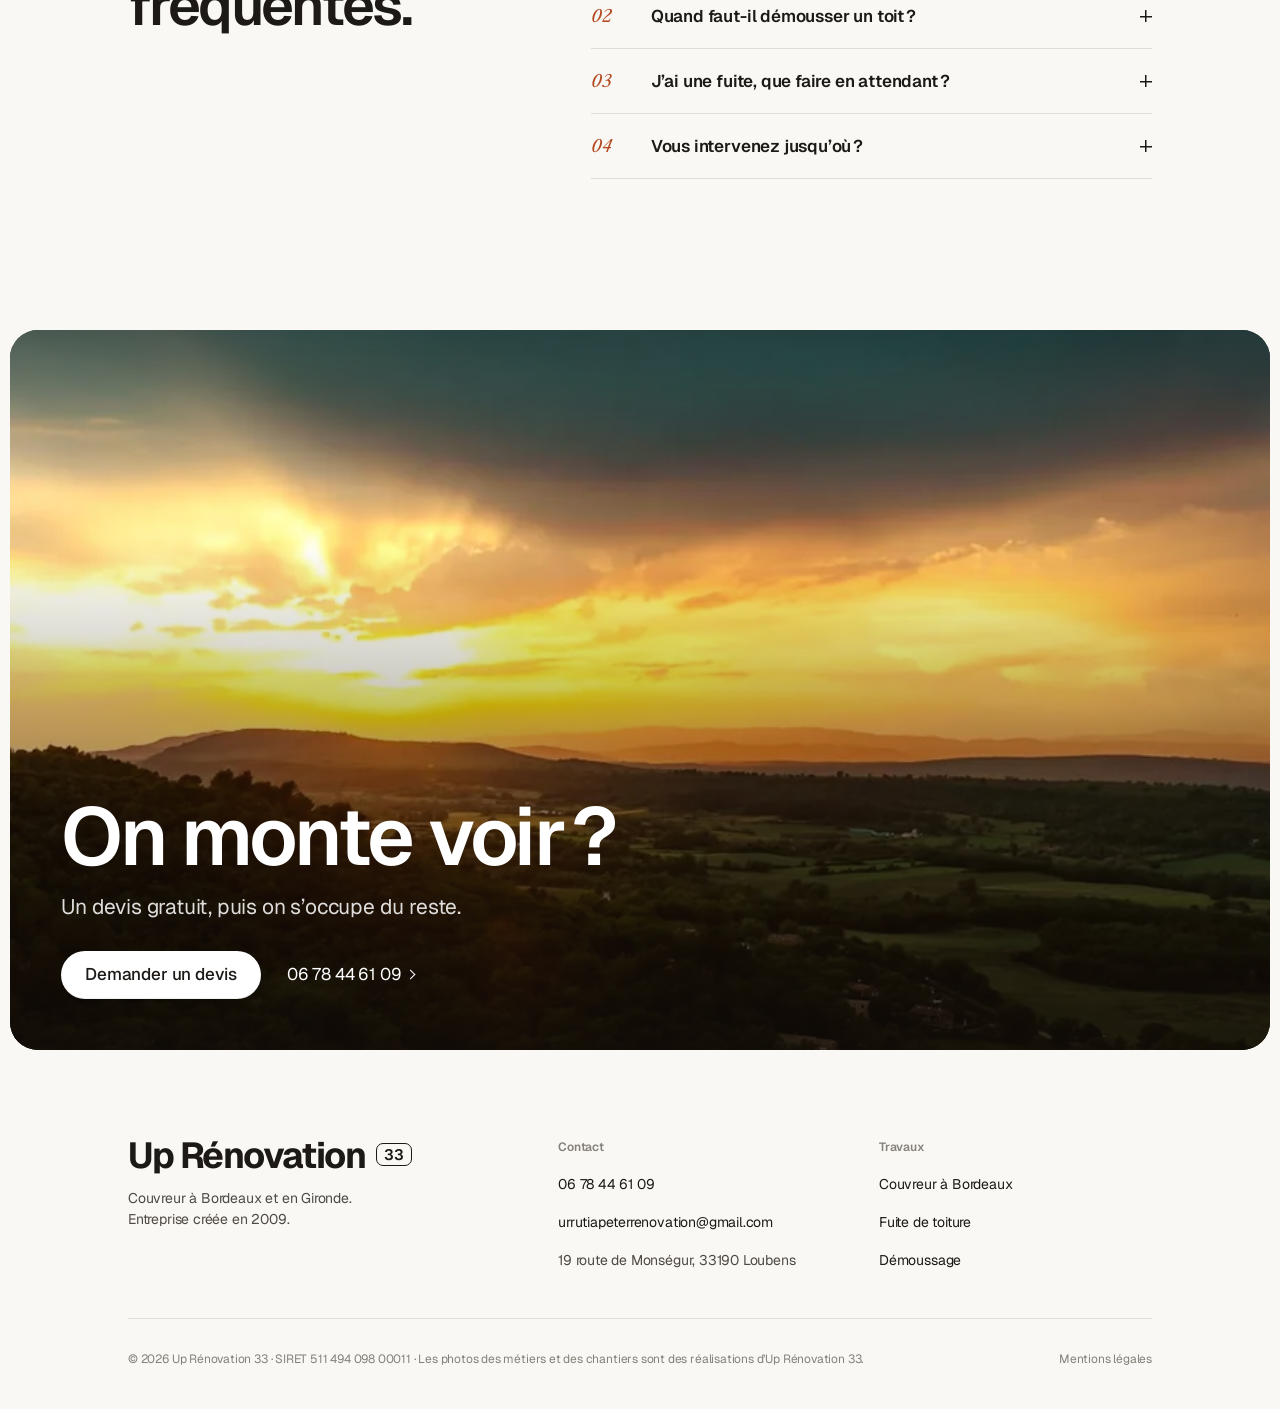
==== commit 2ec641ba: "Nouvelle adresse : 19 route de Monségur, 33190 Loubens Co-Authored-By: Claude Opus 5.5 <noreply@anth" ====
--- a/index.html
+++ b/index.html
@@ -29,7 +29,8 @@
   "name": "Up Rénovation 33",
   "telephone": "+33678446109",
   "email": "urrutiapeterrenovation@gmail.com",
-  "address": { "@type": "PostalAddress", "addressRegion": "Gironde", "addressCountry": "FR" },
+  "address": { "@type": "PostalAddress", "streetAddress": "19 route de Monségur", "postalCode": "33190", "addressLocality": "Loubens", "addressRegion": "Gironde", "addressCountry": "FR" },
+  "geo": { "@type": "GeoCoordinates", "latitude": 44.627447, "longitude": -0.034388 },
   "areaServed": ["Bordeaux", "Mérignac", "Pessac", "Talence", "Bègles", "Lormont", "Libourne", "Arcachon", "Langon", "Blaye", "Gironde"],
   "url": "https://uprenovation33.fr/",
   "image": "https://uprenovation33.fr/lp/img/toiture-tuile-canal-la-reole.jpg",
@@ -329,7 +330,7 @@
         <p class="foot-h">Contact</p>
         <a href="tel:+33678446109">06 78 44 61 09</a>
         <a href="mailto:urrutiapeterrenovation@gmail.com">urrutiapeterrenovation@gmail.com</a>
-        <p>Bordeaux et jusqu’à 100 km</p>
+        <p>19 route de Monségur, 33190 Loubens</p>
       </div>
       <div class="foot-col">
         <p class="foot-h">Travaux</p>
